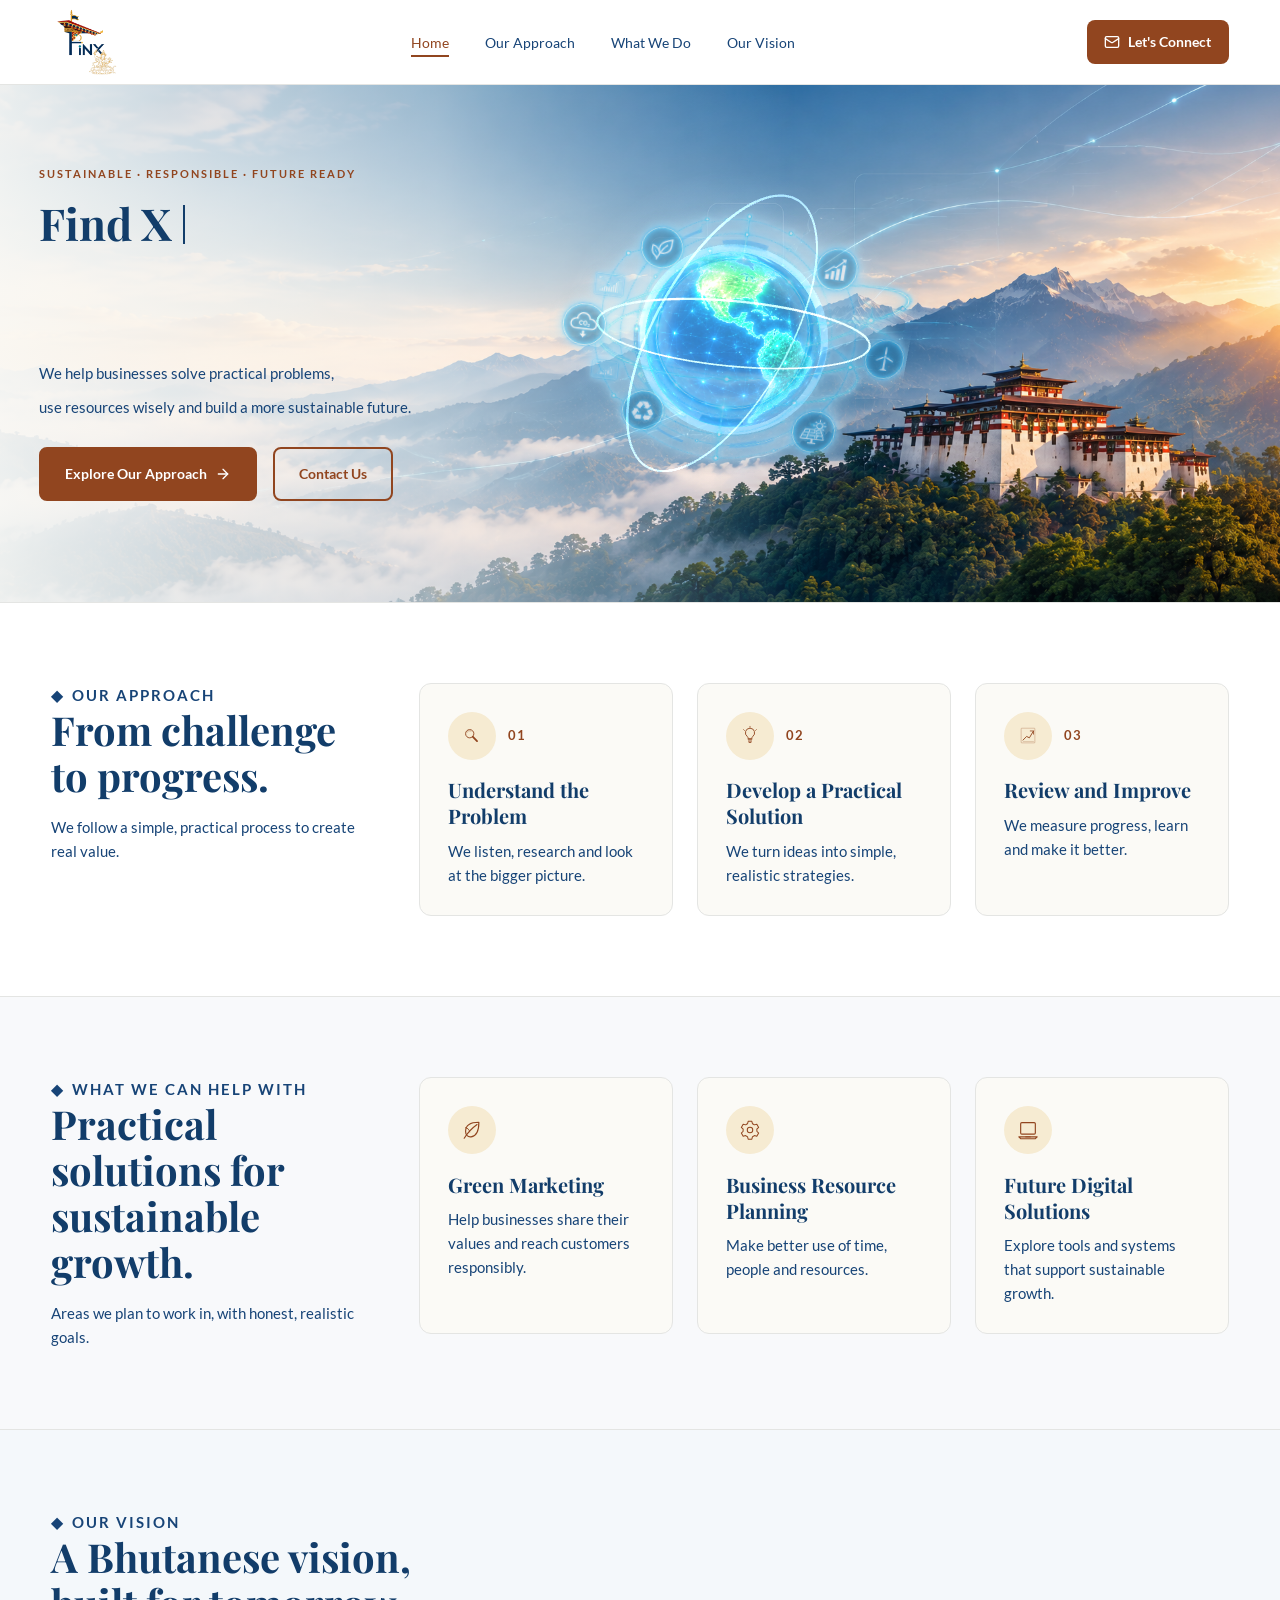
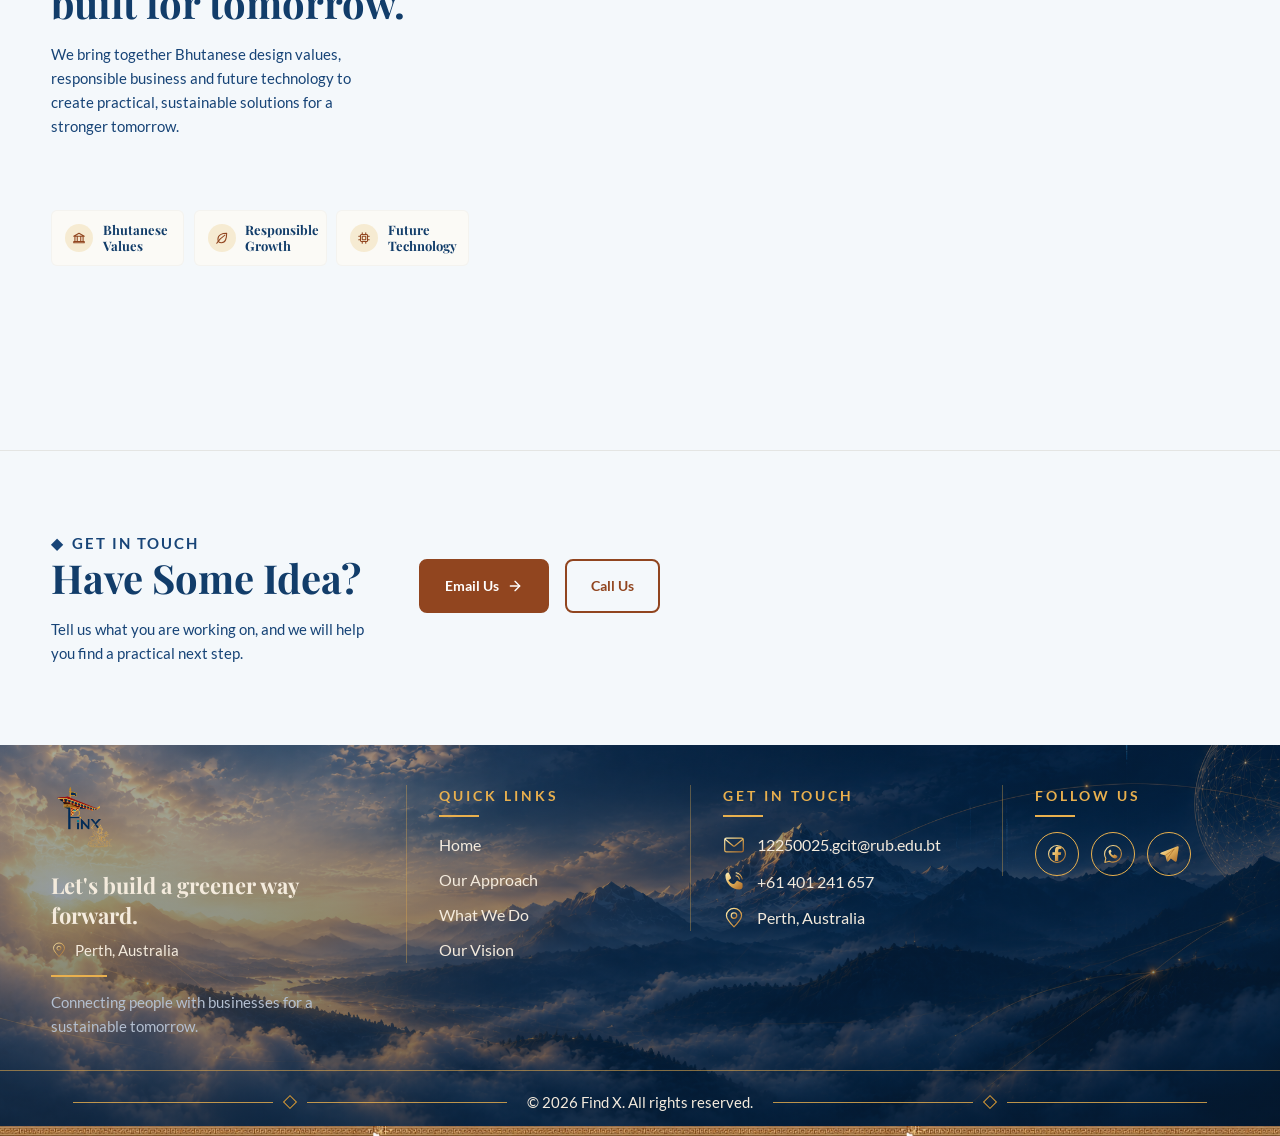
==== index.html @ eb2fa4cd "Initial website for Find X" ====
<!DOCTYPE html>
<html lang="en">
<head>
  <meta charset="UTF-8">
  <meta name="viewport" content="width=device-width, initial-scale=1.0">
  <meta http-equiv="Content-Security-Policy" content="default-src 'none'; script-src 'self'; style-src 'self'; img-src 'self'; font-src 'self'; connect-src 'self'; media-src 'none'; object-src 'none'; frame-src 'none'; worker-src 'none'; manifest-src 'none'; base-uri 'none'; form-action 'none'; frame-ancestors 'none'; upgrade-insecure-requests">
  <meta http-equiv="X-Content-Type-Options" content="nosniff">
  <meta name="referrer" content="strict-origin-when-cross-origin">
  <title>Find X | Find a greener way forward</title>
  <meta name="description" content="Find X helps businesses solve practical problems, market responsibly and make better use of their resources.">
  <link rel="stylesheet" href="css/style.css">
</head>
<body>

  <svg class="sprite" aria-hidden="true" focusable="false">
    <symbol id="i-menu" viewBox="0 0 24 24" fill="none" stroke="currentColor" stroke-width="2" stroke-linecap="round">
      <path d="M4 6h16M4 12h16M4 18h16"/>
    </symbol>
    <symbol id="i-mail" viewBox="0 0 24 24" fill="none" stroke="currentColor" stroke-width="2" stroke-linecap="round" stroke-linejoin="round">
      <rect width="20" height="16" x="2" y="4" rx="2"/><path d="m22 7-8.97 5.7a1.94 1.94 0 0 1-2.06 0L2 7"/>
    </symbol>
    <symbol id="i-arrow-right" viewBox="0 0 24 24" fill="none" stroke="currentColor" stroke-width="2" stroke-linecap="round" stroke-linejoin="round">
      <path d="M5 12h14"/><path d="m12 5 7 7-7 7"/>
    </symbol>
  </svg>

  <a class="skip-link" href="#main">Skip to content</a>

  <header class="site-header">
    <div class="container header-inner">

      <a href="#top" class="logo" aria-label="Find X home">
        <img src="assets/images/logo.png" alt="Find X" class="logo-img" width="200" height="68">
      </a>

      <nav class="site-nav" aria-label="Main navigation">
        <button class="nav-toggle" type="button" aria-expanded="false" aria-controls="nav-list">
          <svg class="icon icon-sm" aria-hidden="true" focusable="false"><use href="#i-menu"/></svg>
          Menu
        </button>
        <ul id="nav-list">
          <li><a href="#top" aria-current="true">Home</a></li>
          <li><a href="#approach">Our Approach</a></li>
          <li><a href="#services">What We Do</a></li>
          <li><a href="#vision">Our Vision</a></li>
        </ul>
      </nav>

      <a href="mailto:12250025.gcit@rub.edu.bt" class="btn-header">
        <svg class="icon icon-sm" aria-hidden="true" focusable="false"><use href="#i-mail"/></svg>
        Let's Connect
      </a>

    </div>
  </header>

  <main id="main">

    <section id="top" class="hero">
      <div class="container hero-inner">

        <div class="hero-text">
          <p class="eyebrow">SUSTAINABLE · RESPONSIBLE · FUTURE READY</p>

          <h1 class="hero-title">
            <span class="title-line-1">Find X — Find a greener</span>
            <span class="title-line-2">way forward.</span>
          </h1>

          <p class="lead">We help businesses solve practical problems, </p>
          <p class="lead">use resources wisely and build a more sustainable future.</p>

          <div class="hero-actions">
            <a href="#approach" class="btn btn-primary">
              Explore Our Approach
              <svg class="icon icon-sm" aria-hidden="true" focusable="false"><use href="#i-arrow-right"/></svg>
            </a>
            <a href="#contact" class="btn btn-outline">Contact Us</a>
          </div>
        </div>

        <div class="hero-visual">
          <div class="orbit-stage" id="orbit-stage" aria-hidden="true">
            <canvas class="orbit-canvas" id="orbit-canvas"></canvas>
            <img src="assets/images/globe.png" alt="" class="orbit-fallback" width="1336" height="1080" decoding="async" draggable="false">
          </div>
        </div>

      </div>
    </section>

    <section id="approach" class="approach">
      <div class="container approach-inner">

        <div class="approach-intro">
          <p class="eyebrow">Our Approach</p>
          <h2>From challenge to progress.</h2>
          <p>We follow a simple, practical process to create real value.</p>
        </div>

        <div class="approach-cards">

          <article class="approach-card" tabindex="0">
            <div class="card-head">
              <span class="card-icon"><img src="assets/icons/search.svg" alt="" width="22" height="22" decoding="async"></span>
              <span class="card-num">01</span>
            </div>
            <h3 class="card-title">Understand the Problem</h3>
            <p class="card-summary">We listen, research and look at the bigger picture.</p>

            <div class="card-detail">
              <p class="detail-lead"><strong>We listen, research and look at the bigger picture.</strong></p>
              <ul>
                <li>Conversations with the people affected by the problem</li>
                <li>Research into local context, data and existing solutions</li>
                <li>A clear view of the root cause, not only the symptoms</li>
              </ul>
            </div>
          </article>

          <article class="approach-card" tabindex="0">
            <div class="card-head">
              <span class="card-icon"><img src="assets/icons/lightbulb.svg" alt="" width="22" height="22" decoding="async"></span>
              <span class="card-num">02</span>
            </div>
            <h3 class="card-title">Develop a Practical Solution</h3>
            <p class="card-summary">We turn ideas into simple, realistic strategies.</p>

            <div class="card-detail">
              <p class="detail-lead"><strong>We turn ideas into simple, realistic strategies.</strong></p>
              <ul>
                <li>Options weighed against your budget and resources</li>
                <li>A practical plan with clear, achievable steps</li>
                <li>Agreed priorities before any work begins</li>
              </ul>
            </div>
          </article>

          <article class="approach-card" tabindex="0">
            <div class="card-head">
              <span class="card-icon"><img src="assets/icons/trending-up.svg" alt="" width="22" height="22" decoding="async"></span>
              <span class="card-num">03</span>
            </div>
            <h3 class="card-title">Review and Improve</h3>
            <p class="card-summary">We measure progress, learn and make it better.</p>

            <div class="card-detail">
              <p class="detail-lead"><strong>We measure progress, learn and make it better.</strong></p>
              <ul>
                <li>Simple measures tied to the goals you set</li>
                <li>Regular check-ins to review what is working</li>
                <li>Quick adjustments based on real results</li>
              </ul>
            </div>
          </article>

        </div>
      </div>
    </section>

    <section id="services" class="approach services">
      <div class="container approach-inner">

        <div class="approach-intro">
          <p class="eyebrow">What We Can Help With</p>
          <h2>Practical solutions for sustainable growth.</h2>
          <p>Areas we plan to work in, with honest, realistic goals.</p>
        </div>

        <div class="approach-cards">

          <article class="approach-card" tabindex="0">
            <div class="card-head">
              <span class="card-icon"><img src="assets/icons/leaf.svg" alt="" width="22" height="22" decoding="async"></span>
            </div>
            <h3 class="card-title">Green Marketing</h3>
            <p class="card-summary">Help businesses share their values and reach customers responsibly.</p>

            <div class="card-detail">
              <p class="detail-lead"><strong>Help businesses share their values and reach customers responsibly.</strong></p>
              <ul>
                <li>Honest messages that match what the business actually does</li>
                <li>Clear, simple materials for customers and partners</li>
                <li>Measures that show progress without overclaiming</li>
              </ul>
            </div>
          </article>

          <article class="approach-card" tabindex="0">
            <div class="card-head">
              <span class="card-icon"><img src="assets/icons/settings.svg" alt="" width="22" height="22" decoding="async"></span>
            </div>
            <h3 class="card-title">Business Resource Planning</h3>
            <p class="card-summary">Make better use of time, people and resources.</p>

            <div class="card-detail">
              <p class="detail-lead"><strong>Make better use of time, people and resources.</strong></p>
              <ul>
                <li>A review of where time and money are being spent</li>
                <li>Simple planning tools the team can keep using</li>
                <li>Less waste and clearer priorities for each season</li>
              </ul>
            </div>
          </article>

          <article class="approach-card" tabindex="0">
            <div class="card-head">
              <span class="card-icon"><img src="assets/icons/computer.svg" alt="" width="22" height="22" decoding="async"></span>
            </div>
            <h3 class="card-title">Future Digital Solutions</h3>
            <p class="card-summary">Explore tools and systems that support sustainable growth.</p>

            <div class="card-detail">
              <p class="detail-lead"><strong>Explore tools and systems that support sustainable growth.</strong></p>
              <ul>
                <li>Practical digital tools matched to your size and budget</li>
                <li>Guidance on choosing systems you can maintain</li>
                <li>Training so the team uses them with confidence</li>
              </ul>
            </div>
          </article>

        </div>
      </div>
    </section>

    <section id="vision" class="approach vision">
      <div class="container approach-inner">

        <div class="approach-intro">
          <p class="eyebrow">Our Vision</p>
          <h2>A Bhutanese vision, built for tomorrow.</h2>
          <p>We bring together Bhutanese design values, responsible business and future technology to create practical, sustainable solutions for a stronger tomorrow.</p>

          <div class="vision-cards">

            <article class="approach-card vision-mini" tabindex="0">
              <span class="mini-icon"><img src="assets/icons/heritage.svg" alt="" width="20" height="20" decoding="async"></span>
              <h3 class="card-title">Bhutanese Values</h3>

              <div class="card-detail">
                <p class="detail-lead"><strong>Rooted in Bhutanese values, built for today.</strong></p>
                <ul>
                  <li>Bhutanese design and culture guide our solutions</li>
                  <li>Practical ideas that suit local businesses</li>
                  <li>Respect for heritage alongside modern tools</li>
                </ul>
              </div>
            </article>

            <article class="approach-card vision-mini" tabindex="0">
              <span class="mini-icon"><img src="assets/icons/growth.svg" alt="" width="20" height="20" decoding="async"></span>
              <h3 class="card-title">Responsible Growth</h3>

              <div class="card-detail">
                <p class="detail-lead"><strong>Growth that protects the land and its people.</strong></p>
                <ul>
                  <li>Efficient use of energy, water and materials</li>
                  <li>Support for local suppliers and communities</li>
                  <li>Long-term value measured beyond short-term profit</li>
                </ul>
              </div>
            </article>

            <article class="approach-card vision-mini" tabindex="0">
              <span class="mini-icon"><img src="assets/icons/technology.svg" alt="" width="20" height="20" decoding="async"></span>
              <h3 class="card-title">Future Technology</h3>

              <div class="card-detail">
                <p class="detail-lead"><strong>Technology that makes business simpler and faster.</strong></p>
                <ul>
                  <li>Modern tools chosen to make daily work easier</li>
                  <li>Digital systems that save time and reduce errors</li>
                  <li>Solutions designed to grow with your business</li>
                </ul>
              </div>
            </article>

          </div>
        </div>

        <div class="vision-stage" id="vision-stage">

          <article class="vision-slide" tabindex="0">
            <div class="vision-bg">
              <img src="assets/vision/vision-1.png" alt="" width="800" height="600" decoding="async" draggable="false">
            </div>
            <div class="vision-shade" aria-hidden="true"></div>
            <div class="vision-caption">
              <p class="vision-kicker">01 · Bhutanese Values</p>
              <h3 class="vision-title">Rooted in tradition, built for what's next.</h3>
              <p class="vision-text">We bring Bhutanese design, culture and values into modern, practical solutions for businesses and communities.</p>
            </div>
            <div class="card-detail">
              <p class="detail-lead"><strong>Rooted in tradition, built for what's next.</strong></p>
              <ul>
                <li>Bhutanese design and culture guide every solution we build</li>
                <li>Practical ideas that suit businesses and communities today</li>
                <li>Respect for heritage alongside modern tools</li>
              </ul>
            </div>
          </article>

          <article class="vision-slide" tabindex="0">
            <div class="vision-bg">
              <img src="assets/vision/vision-3.png" alt="" width="800" height="600" decoding="async" draggable="false">
            </div>
            <div class="vision-shade" aria-hidden="true"></div>
            <div class="vision-caption">
              <p class="vision-kicker">02 · Responsible Growth</p>
              <h3 class="vision-title">Growth that gives back.</h3>
              <p class="vision-text">We help businesses grow in ways that respect the environment, support local communities and create long-term value.</p>
            </div>
            <div class="card-detail">
              <p class="detail-lead"><strong>Growth that gives back.</strong></p>
              <ul>
                <li>Growth plans that protect the environment and local land</li>
                <li>Support for local suppliers and community projects</li>
                <li>Long-term value measured beyond short-term profit</li>
              </ul>
            </div>
          </article>

          <article class="vision-slide" tabindex="0">
            <div class="vision-bg">
              <img src="assets/vision/vision-4.png" alt="" width="800" height="600" decoding="async" draggable="false">
            </div>
            <div class="vision-shade" aria-hidden="true"></div>
            <div class="vision-caption">
              <p class="vision-kicker">02 · Responsible Growth</p>
              <h3 class="vision-title">Smarter use. A healthier tomorrow.</h3>
              <p class="vision-text">We promote efficient resource use, cleaner practices and responsible business models for a more sustainable future.</p>
            </div>
            <div class="card-detail">
              <p class="detail-lead"><strong>Smarter use. A healthier tomorrow.</strong></p>
              <ul>
                <li>Efficient use of energy, water and materials</li>
                <li>Cleaner practices that reduce waste at the source</li>
                <li>Business models built to last for future generations</li>
              </ul>
            </div>
          </article>

          <article class="vision-slide" tabindex="0">
            <div class="vision-bg">
              <img src="assets/vision/vision-5.png" alt="" width="800" height="600" decoding="async" draggable="false">
            </div>
            <div class="vision-shade" aria-hidden="true"></div>
            <div class="vision-caption">
              <p class="vision-kicker">03 · Future Technology</p>
              <h3 class="vision-title">Technology for real solutions.</h3>
              <p class="vision-text">We use modern tools and digital systems to make business simpler, faster and more effective, today and for the future.</p>
            </div>
            <div class="card-detail">
              <p class="detail-lead"><strong>Technology for real solutions.</strong></p>
              <ul>
                <li>Modern tools chosen to make daily work simpler</li>
                <li>Digital systems that save time and reduce errors</li>
                <li>Solutions designed to grow with the business</li>
              </ul>
            </div>
          </article>

          <article class="vision-slide" tabindex="0">
            <div class="vision-bg">
              <img src="assets/vision/vision-2.png" alt="" width="800" height="600" decoding="async" draggable="false">
            </div>
            <div class="vision-shade" aria-hidden="true"></div>
            <div class="vision-caption">
              <p class="vision-kicker">01 · Bhutanese Values</p>
              <h3 class="vision-title">Supporting local, preserving heritage.</h3>
              <p class="vision-text">We value local talent, traditional craftsmanship and Bhutanese identity, helping them find new opportunities in a changing world.</p>
            </div>
            <div class="card-detail">
              <p class="detail-lead"><strong>Supporting local, preserving heritage.</strong></p>
              <ul>
                <li>Local talent and craftsmanship at the centre of our work</li>
                <li>New opportunities for artisans and small businesses</li>
                <li>Traditional identity kept alive in a changing world</li>
              </ul>
            </div>
          </article>

          <article class="vision-slide" tabindex="0">
            <div class="vision-bg">
              <img src="assets/vision/vision-4.png" alt="" width="800" height="600" decoding="async" draggable="false">
            </div>
            <div class="vision-shade" aria-hidden="true"></div>
            <div class="vision-caption">
              <p class="vision-kicker">02 · Responsible Growth</p>
              <h3 class="vision-title">Smarter use. A healthier tomorrow.</h3>
              <p class="vision-text">We promote efficient resource use, cleaner practices and responsible business models for a more sustainable future.</p>
            </div>
            <div class="card-detail">
              <p class="detail-lead"><strong>Smarter use. A healthier tomorrow.</strong></p>
              <ul>
                <li>Efficient use of energy, water and materials</li>
                <li>Cleaner practices that reduce waste at the source</li>
                <li>Business models built to last for future generations</li>
              </ul>
            </div>
          </article>

          <article class="vision-slide" tabindex="0">
            <div class="vision-bg">
              <img src="assets/vision/vision-6.png" alt="" width="800" height="600" decoding="async" draggable="false">
            </div>
            <div class="vision-shade" aria-hidden="true"></div>
            <div class="vision-caption">
              <p class="vision-kicker">03 · Future Technology</p>
              <h3 class="vision-title">Connecting people, ideas and opportunities.</h3>
              <p class="vision-text">Through innovative digital solutions, we help businesses reach further, work smarter and build a more connected future.</p>
            </div>
            <div class="card-detail">
              <p class="detail-lead"><strong>Connecting people, ideas and opportunities.</strong></p>
              <ul>
                <li>Digital tools that connect local businesses to wider markets</li>
                <li>A simple online presence for small enterprises</li>
                <li>Partnerships that open new opportunities</li>
              </ul>
            </div>
          </article>

        </div>
      </div>
    </section>

    <section id="contact" class="approach contact-section">
      <div class="container approach-inner">

        <div class="approach-intro">
          <p class="eyebrow">Get in Touch</p>
          <h2>Have Some Idea?</h2>
          <p>Tell us what you are working on, and we will help you find a practical next step.</p>
        </div>

        <div class="hero-actions">
          <a href="mailto:12250025.gcit@rub.edu.bt" class="btn btn-primary">
            Email Us
            <svg class="icon icon-sm" aria-hidden="true" focusable="false"><use href="#i-arrow-right"/></svg>
          </a>
          <a href="tel:+61401241657" class="btn btn-outline">Call Us</a>
        </div>

      </div>
    </section>

  </main>

  <footer class="site-footer">

    <div class="container footer-grid">

      <div class="footer-col footer-brand">
        <a href="#top" class="footer-logo" aria-label="Find X home">
          <span class="footer-logo-plate">
            <img src="assets/images/logo.png" alt="Find X" class="footer-logo-img" width="200" height="180" decoding="async" draggable="false">
          </span>
        </a>

        <p class="footer-tagline">Let's build a greener way forward.</p>

        <p class="footer-location">
          <img src="assets/icons/location.svg" alt="" class="footer-small-icon" width="18" height="18" decoding="async" draggable="false">
          <a href="https://www.google.com/maps/search/?api=1&amp;query=Perth+Western+Australia" target="_blank" rel="noopener noreferrer"><span>Perth, Australia</span></a>
        </p>

        <span class="footer-rule" aria-hidden="true"></span>

        <p class="footer-description">Connecting people with businesses for a sustainable tomorrow.</p>
      </div>

      <nav class="footer-col" aria-labelledby="footer-links-heading">
        <h3 class="footer-heading" id="footer-links-heading">Quick Links</h3>
        <ul class="footer-links">
          <li><a href="#top">Home</a></li>
          <li><a href="#approach">Our Approach</a></li>
          <li><a href="#services">What We Do</a></li>
          <li><a href="#vision">Our Vision</a></li>
        </ul>
      </nav>

      <div class="footer-col">
        <h3 class="footer-heading">Get in Touch</h3>
        <ul class="footer-contact">
          <li>
            <img src="assets/icons/email.svg" alt="" width="24" height="24" decoding="async" draggable="false">
            <a href="mailto:12250025.gcit@rub.edu.bt">12250025.gcit@rub.edu.bt</a>
          </li>
          <li>
            <img src="assets/icons/phone.svg" alt="" width="24" height="24" decoding="async" draggable="false">
            <a href="tel:+61401241657">+61 401 241 657</a>
          </li>
          <li>
            <img src="assets/icons/location.svg" alt="" width="24" height="24" decoding="async" draggable="false">
            <a href="https://www.google.com/maps/search/?api=1&amp;query=Perth+Western+Australia" target="_blank" rel="noopener noreferrer">Perth, Australia</a>
          </li>
        </ul>
      </div>

      <div class="footer-col">
        <h3 class="footer-heading">Follow Us</h3>
        <ul class="footer-social" aria-label="Social links">
          <li>
            <a href="https://www.facebook.com/zen.senergy/" class="footer-social-link" aria-label="Facebook" target="_blank" rel="noopener noreferrer">
              <img src="assets/icons/facebook.svg" alt="" width="22" height="22" decoding="async" draggable="false">
            </a>
          </li>
          <li>
            <a href="https://wa.me/61401241657" class="footer-social-link" aria-label="WhatsApp" target="_blank" rel="noopener noreferrer">
              <img src="assets/icons/whatsapp.svg" alt="" width="22" height="22" decoding="async" draggable="false">
            </a>
          </li>
          <li>
            <a href="https://t.me/your_username" class="footer-social-link" aria-label="Telegram" target="_blank" rel="noopener noreferrer">
              <img src="assets/icons/telegram.svg" alt="" width="22" height="22" decoding="async" draggable="false">
            </a>
          </li>
        </ul>
      </div>

    </div>

    <div class="container footer-bottom">
      <div class="footer-bottom-inner">
        <span class="footer-rule-group" aria-hidden="true">
          <span class="footer-line"></span>
          <span class="footer-ornament"></span>
          <span class="footer-line"></span>
        </span>

        <p class="footer-copyright">&copy; 2026 Find X. All rights reserved.</p>

        <span class="footer-rule-group footer-rule-group--right" aria-hidden="true">
          <span class="footer-line"></span>
          <span class="footer-ornament"></span>
          <span class="footer-line"></span>
        </span>
      </div>
    </div>

  </footer>
  <div class="footer-divider" aria-hidden="true"></div>
  <script src="js/vendor/three.min.js" integrity="sha384-CI3ELBVUz9XQO+97x6nwMDPosPR5XvsxW2ua7N1Xeygeh1IxtgqtCkGfQY9WWdHu" crossorigin="anonymous" defer></script>
  <script src="js/main.js" defer></script>
  <script src="js/globe.js" defer></script>
</body>
</html>
---- css/style.css ----
@font-face {
  font-family: "Playfair Display";
  src: url("../assets/fonts/PlayfairDisplay-Bold.woff2") format("woff2");
  font-weight: 700;
  font-style: normal;
  font-display: swap;
}

@font-face {
  font-family: "Lato";
  src: url("../assets/fonts/Lato-Regular.woff2") format("woff2");
  font-weight: 400;
  font-style: normal;
  font-display: swap;
}

@font-face {
  font-family: "Lato";
  src: url("../assets/fonts/Lato-Bold.woff2") format("woff2");
  font-weight: 700;
  font-style: normal;
  font-display: swap;
}

:root {
  --bg: #FBFAF6;
  --white: #FFFFFF;
  --navy: #123D6A;
  --blue: #174477;
  --brown: #91451F;
  --brown-dark: #74361A;
  --gold: #DDA64B;
  --card-border: #E4E5E3;
  --cream: #F6EBD2;
  --ease-out: cubic-bezier(0.22, 0.61, 0.36, 1);

  --header-h: 84px;
  --hero-ratio: calc(377 / 986);
  --hero-image: url("../assets/images/background.png");
}

html {
  scroll-behavior: smooth;
  scrollbar-width: none;
  -ms-overflow-style: none;
}

html::-webkit-scrollbar { display: none; }

html.panel-open body { overflow: hidden; }

*, *::before, *::after { box-sizing: border-box; }

body {
  margin: 0;
  font-family: "Lato", Arial, Helvetica, sans-serif;
  font-size: 15px;
  font-weight: 400;
  line-height: 1.6;
  color: var(--blue);
  background: var(--bg);
  overflow-x: hidden;
  -webkit-font-smoothing: antialiased;
}

img { max-width: 100%; height: auto; display: block; }

p { margin: 0 0 1rem; }

h1 {
  font-family: "Playfair Display", Georgia, "Times New Roman", serif;
  font-weight: 700;
  color: var(--navy);
  margin: 0;
}

.container { width: min(1200px, 92%); margin: 0 auto; }

.sprite {
  position: absolute;
  width: 0;
  height: 0;
  overflow: hidden;
}

.icon { fill: none; stroke: currentColor; flex-shrink: 0; }
.icon-sm { width: 16px; height: 16px; }

.skip-link {
  position: absolute;
  left: -999px;
  top: 0;
  background: var(--brown);
  color: var(--white);
  padding: 0.5rem 1rem;
  z-index: 100;
}

.skip-link:focus { left: 1rem; top: 1rem; }

a:focus-visible,
button:focus-visible,
.approach-card:focus-visible {
  outline: 3px solid var(--gold);
  outline-offset: 3px;
}

.site-header {
  position: sticky;
  top: 0;
  z-index: 20;
  height: var(--header-h);
  background: var(--white);
  box-shadow: 0 1px 0 var(--card-border);
}

.header-inner {
  height: 100%;
  display: flex;
  align-items: center;
  justify-content: space-between;
  gap: 1.5rem;
}

.logo {
  display: inline-flex;
  align-items: center;
  text-decoration: none;
}

.logo-img {
  height: 68px;
  width: auto;
}

.site-nav {
  flex: 1;
  display: flex;
  justify-content: center;
}

.site-nav ul {
  list-style: none;
  display: flex;
  gap: 2.25rem;
  margin: 0;
  padding: 0;
}

.site-nav a {
  color: var(--blue);
  text-decoration: none;
  font-size: 14px;
  padding-bottom: 4px;
  border-bottom: 2px solid transparent;
  transition: color 250ms var(--ease-out), border-color 250ms var(--ease-out);
}

.site-nav a:hover { color: var(--brown); }

.site-nav a[aria-current="true"] {
  color: var(--brown);
  border-bottom-color: var(--brown);
}

.nav-toggle { display: none; }

.btn-header {
  display: inline-flex;
  align-items: center;
  gap: 0.5rem;
  background: var(--brown);
  color: var(--white);
  font-size: 14px;
  font-weight: 700;
  padding: 0.7rem 1.1rem;
  border-radius: 8px;
  text-decoration: none;
  white-space: nowrap;
  transition: background-color 250ms var(--ease-out);
}

.btn-header:hover { background: var(--brown-dark); }

.btn {
  display: inline-flex;
  align-items: center;
  justify-content: center;
  gap: 0.5rem;
  padding: 0.85rem 1.5rem;
  border-radius: 8px;
  border: 2px solid var(--brown);
  font-size: 14px;
  font-weight: 700;
  text-decoration: none;
  transition: background-color 250ms var(--ease-out), color 250ms var(--ease-out), border-color 250ms var(--ease-out);
}

.btn-primary { background: var(--brown); color: var(--white); }
.btn-primary:hover { background: var(--brown-dark); border-color: var(--brown-dark); }

.btn-outline { background: transparent; color: var(--brown); }
.btn-outline:hover { background: var(--brown); color: var(--white); }

.hero {
  position: relative;
  display: flex;
  align-items: center;
  min-height: calc(100vw * var(--hero-ratio));
  background-color: var(--bg);
  background-image:
    linear-gradient(90deg,
      rgba(251, 250, 246, 0.92) 0%,
      rgba(251, 250, 246, 0.55) 34%,
      rgba(251, 250, 246, 0) 62%),
    var(--hero-image);
  background-repeat: no-repeat;
  background-size: 100% 100%, cover;
  background-position: left top, center center;
}

.hero-inner {
  display: grid;
  grid-template-columns: minmax(0, 1.1fr) minmax(0, 0.9fr);
  align-items: center;
  gap: 2rem;
  padding: 4rem 0;
}

.hero-text {
  max-width: 540px;
  position: relative;
  z-index: 2;
  transform: translate(-12px, -10px);
}

.eyebrow {
  font-size: 11px;
  font-weight: 700;
  text-transform: uppercase;
  letter-spacing: 2px;
  color: var(--brown);
  margin-bottom: 1rem;
}

.hero-title {
  font-size: 44px;
  font-weight: 700;
  line-height: 1.08;
  margin: 0 0 1.25rem;
  min-height: 3.24em;
}

.title-line-1 { display: block; color: var(--navy); }
.title-line-2 { display: block; color: var(--brown); }

.lead {
  font-size: 15px;
  color: var(--blue);
  max-width: 480px;
  margin-bottom: 0.6rem;
}

.hero-actions {
  display: flex;
  flex-wrap: wrap;
  gap: 1rem;
  margin-top: 1.75rem;
}

.hero-visual {
  display: flex;
  justify-content: flex-start;
  align-items: center;
  margin-left: -200px;
  position: relative;
  z-index: 1;
}

.orbit-stage {
  position: relative;
  width: min(100%, 440px);
  aspect-ratio: 1333 / 1181;
  cursor: grab;
  touch-action: none;
  user-select: none;
  -webkit-user-select: none;
  -webkit-tap-highlight-color: transparent;
}

.orbit-stage.is-dragging { cursor: grabbing; }

.orbit-canvas {
  position: absolute;
  inset: 0;
  width: 100%;
  height: 100%;
  display: block;
}

.orbit-fallback {
  display: none;
  width: 100%;
  height: auto;
  pointer-events: none;
  -webkit-user-drag: none;
  user-select: none;
}

.orbit-stage.no-webgl {
  aspect-ratio: auto;
  cursor: default;
}

.orbit-stage.no-webgl .orbit-canvas { display: none; }
.orbit-stage.no-webgl .orbit-fallback { display: block; }

@media (min-width: 768px) and (max-width: 1023px) {
  .hero-inner {
    gap: 1.5rem;
    padding: 3rem 0;
  }

  .hero-text {
    transform: translate(-8px, -8px);
  }

  .hero-title {
    font-size: 36px;
    min-height: 5.4em;
  }

  .hero-visual {
    margin-left: -90px;
  }

  .orbit-stage {
    width: min(100%, 360px);
  }
}

@media (max-width: 767px) {
  .hero {
    display: block;
    min-height: 0;
    background-color: var(--bg);
    background-image: var(--hero-image);
    background-size: 100% auto;
    background-position: center top;
    background-repeat: no-repeat;
    padding-top: calc(100vw * var(--hero-ratio));
  }

  .hero-inner {
    grid-template-columns: 1fr;
    padding: 2.5rem 0 3rem;
    gap: 2.5rem;
  }

  .hero-text {
    max-width: 100%;
    transform: none;
  }

  .hero-title {
    font-size: 36px;
    min-height: 5.4em;
  }

  .hero-visual {
    margin-left: 0;
    justify-content: center;
  }

  .orbit-stage {
    width: min(100%, 460px);
    margin: 0 auto;
  }
}

@media (max-width: 768px) {
  :root { --header-h: 72px; }

  .logo-img { height: 56px; }

  .btn-header { display: none; }

  .nav-toggle {
    display: inline-flex;
    align-items: center;
    gap: 0.4rem;
    background: none;
    border: 2px solid var(--brown);
    color: var(--brown);
    padding: 0.35rem 0.8rem;
    border-radius: 8px;
    font-family: inherit;
    font-size: 14px;
    font-weight: 700;
    cursor: pointer;
  }

  .site-nav { position: static; flex: none; }

  .site-nav ul {
    display: none;
    flex-direction: column;
    gap: 0.9rem;
    position: absolute;
    left: 0;
    right: 0;
    top: 100%;
    background: var(--white);
    padding: 1.1rem 6%;
    border-bottom: 1px solid var(--card-border);
    box-shadow: 0 10px 24px rgba(18, 61, 106, 0.08);
  }

  .site-nav.open ul { display: flex; }

  .site-nav a { font-size: 15px; }
}

@media (max-width: 480px) {
  .hero-title { font-size: 32px; }

  .hero-actions { flex-direction: column; }

  .hero-actions .btn { width: 100%; }
}

@media (max-width: 767px) {
  .hero-visual {
    position: absolute;
    top: 0;
    left: 0;
    right: 0;
    height: calc(100vw * var(--hero-ratio));
    margin: 0;
    justify-content: flex-start;
    z-index: 1;
  }

  .orbit-stage {
    position: absolute;
    left: 7vw;
    top: 50%;
    transform: translateY(-50%);
    width: 46vw;
    margin: 0;
  }
}

.type-cursor {
  display: inline-block;
  width: 2px;
  height: 0.9em;
  margin-left: 3px;
  vertical-align: -0.08em;
  background: currentColor;
  animation: cursor-blink 0.9s steps(1) infinite;
  transition: opacity 0.6s var(--ease-out);
}

.type-cursor.is-done {
  animation: none;
  opacity: 0;
}

@keyframes cursor-blink {
  0%, 100% { opacity: 1; }
  50%      { opacity: 0; }
}

.approach {
  scroll-margin-top: var(--header-h);
  padding: 5rem 0;
  background: var(--white);
  border-top: 1px solid var(--card-border);
}

.approach-inner {
  display: grid;
  grid-template-columns: minmax(0, 0.85fr) minmax(0, 2.15fr);
  gap: 3rem;
  align-items: start;
}

.approach-intro .eyebrow::before {
  content: "\25C6";
  margin-right: 0.4rem;
}

.approach-intro h2 {
  font-family: "Playfair Display", Georgia, "Times New Roman", serif;
  font-size: 40px;
  font-weight: 700;
  line-height: 1.15;
  color: var(--navy);
  margin: 0 0 1rem;
}

.approach-intro > p {
  font-size: 15px;
  color: var(--blue);
  max-width: 320px;
  margin: 0;
}

.approach-cards {
  display: grid;
  grid-template-columns: repeat(3, minmax(0, 1fr));
  gap: 1.5rem;
}

.approach-card {
  position: relative;
  background: var(--bg);
  border: 1px solid var(--card-border);
  border-radius: 12px;
  padding: 1.75rem;
  cursor: pointer;
  transition: box-shadow 300ms var(--ease-out);
}

.approach-card:hover {
  box-shadow: 0 10px 26px rgba(18, 61, 106, 0.08);
}

.card-head {
  display: flex;
  align-items: center;
  gap: 0.75rem;
  margin-bottom: 1.1rem;
}

.card-icon {
  width: 48px;
  height: 48px;
  border-radius: 50%;
  background: var(--cream);
  display: grid;
  place-items: center;
  flex-shrink: 0;
}

.card-icon img {
  width: 22px;
  height: 22px;
}

.card-num {
  font-size: 13px;
  font-weight: 700;
  letter-spacing: 1px;
  color: var(--brown);
}

.card-title {
  font-family: "Playfair Display", Georgia, "Times New Roman", serif;
  font-size: 20px;
  font-weight: 700;
  line-height: 1.3;
  color: var(--navy);
  margin: 0 0 0.6rem;
}

.card-summary {
  font-size: 15px;
  line-height: 1.6;
  color: var(--blue);
  margin: 0;
}

.card-detail {
  position: fixed;
  top: 0;
  left: 0;
  right: 0;
  bottom: 0;
  z-index: 9;
  background: var(--white);
  overflow-y: auto;
  overscroll-behavior: contain;
  cursor: pointer;
  padding-top: calc(var(--header-h) + clamp(2.5rem, 6vw, 4.5rem));
  padding-bottom: clamp(2.5rem, 6vw, 4.5rem);
  padding-left: max(1.5rem, calc((100vw - 1100px) / 2));
  padding-right: max(1.5rem, calc((100vw - 1100px) / 2));
  clip-path: inset(0 0 100% 0);
  visibility: hidden;
  transition:
    clip-path 650ms var(--ease-out),
    visibility 0s linear 650ms;
}

.approach-card.is-open .card-detail,
.vision-slide.is-open .card-detail {
  clip-path: inset(0 0 0 0);
  visibility: visible;
  transition:
    clip-path 650ms var(--ease-out),
    visibility 0s;
}

.panel-label {
  font-size: 12px;
  font-weight: 700;
  letter-spacing: 2px;
  text-transform: uppercase;
  color: var(--brown);
  margin: 0 0 1.25rem;
}

.detail-lead {
  font-family: "Playfair Display", Georgia, "Times New Roman", serif;
  font-size: clamp(30px, 3.6vw, 52px);
  font-weight: 700;
  line-height: 1.2;
  color: var(--navy);
  margin: 0 0 2rem;
  min-height: 2.4em;
  max-width: 900px;
}

.card-detail ul {
  margin: 0;
  padding-left: 1.3rem;
  max-width: 780px;
}

.card-detail li {
  font-size: clamp(16px, 1.4vw, 20px);
  line-height: 1.6;
  color: var(--blue);
  margin-bottom: 0.9rem;
}

.card-detail li::marker {
  color: var(--brown);
}

.panel-close {
  position: absolute;
  top: calc(var(--header-h) + 1.25rem);
  right: max(1.5rem, calc((100vw - 1100px) / 2));
  width: 44px;
  height: 44px;
  border: 0;
  border-radius: 50%;
  background: var(--cream);
  display: grid;
  place-items: center;
  cursor: pointer;
  transition: background-color 250ms var(--ease-out), transform 250ms var(--ease-out);
}

.panel-close:hover {
  background: var(--brown);
  transform: rotate(90deg);
}

.panel-close:hover img {
  filter: brightness(0) invert(1);
}

.panel-close img {
  width: 20px;
  height: 20px;
}

@media (max-width: 1023px) {
  .approach-inner {
    grid-template-columns: 1fr;
    gap: 2.5rem;
  }

  .approach-cards {
    grid-template-columns: 1fr;
  }

  .approach-intro > p { max-width: none; }
}

@media (max-width: 767px) {
  .approach { padding: 3.5rem 0; }

  .approach-intro h2 { font-size: 32px; }

  .card-detail {
    padding-left: 1.25rem;
    padding-right: 1.25rem;
  }

  .panel-close {
    right: 1.25rem;
    top: calc(var(--header-h) + 0.75rem);
  }

  .detail-lead { font-size: 26px; min-height: 0; }

  .card-detail li { font-size: 16px; }
}

.services { background: #F8F9FB; }

.vision { background: #F4F8FB; }

.contact-section { background: #F4F8FB; }

@media (min-width: 1024px) {
  .vision .approach-inner {
    grid-template-columns: minmax(0, 37fr) minmax(0, 63fr);
  }
}

.vision-stage {
  position: relative;
  width: calc(100% + (100vw - min(1200px, 92vw)) / 2);
  aspect-ratio: 16 / 9.65;
  overflow: hidden;
  background: #F4F8FB;
}

.vision-stage::after {
  content: "";
  position: absolute;
  top: 0;
  bottom: 0;
  left: 0;
  width: 3%;
  background: linear-gradient(90deg, #F4F8FB 0%, rgba(244, 248, 251, 0) 100%);
  pointer-events: none;
  z-index: 3;
}

.vision-slide {
  position: absolute;
  inset: 0;
  visibility: hidden;
  pointer-events: none;
  cursor: pointer;
  transition: visibility 0s linear 900ms;
}

.vision-slide.is-active {
  visibility: visible;
  pointer-events: auto;
  transition: visibility 0s;
}

.vision-slide.is-leaving {
  visibility: visible;
  pointer-events: none;
  transition: visibility 0s linear 900ms;
}

.vision-slide:focus-visible {
  outline: 3px solid var(--gold);
  outline-offset: 3px;
}

.vision-bg {
  position: absolute;
  inset: 0;
  opacity: 0;
  transform: translateX(6%) scale(1.03);
  transition: transform 900ms var(--ease-out), opacity 900ms var(--ease-out);
}

.vision-bg img {
  width: 100%;
  height: 100%;
  max-width: none;
  object-fit: cover;
  display: block;
  filter: brightness(1.06) saturate(1.08);
}

.vision-slide.is-active .vision-bg {
  opacity: 1;
  transform: none;
}

.vision-slide.is-leaving .vision-bg {
  opacity: 0;
  transform: translateX(-6%) scale(1.02);
}

.vision-shade {
  position: absolute;
  inset: 0;
  background: linear-gradient(0deg, rgba(10, 30, 60, 0.45) 0%, rgba(10, 30, 60, 0) 38%);
}

.vision-caption {
  position: absolute;
  left: 8%;
  bottom: 0;
  max-width: 70%;
  padding: clamp(1.25rem, 3vw, 2.25rem);
  color: #FFFFFF;
  opacity: 0;
  transform: translateY(18px);
  transition: opacity 700ms var(--ease-out), transform 700ms var(--ease-out);
}

.vision-slide.is-live .vision-caption {
  opacity: 1;
  transform: none;
  transition-delay: 350ms;
}

.vision-kicker {
  font-size: 11px;
  font-weight: 700;
  letter-spacing: 2px;
  text-transform: uppercase;
  color: #FFFFFF;
  margin: 0 0 0.6rem;
  text-shadow: 0 1px 4px rgba(0, 0, 0, 0.55), 0 0 12px rgba(0, 0, 0, 0.35);
}

.vision-title {
  font-family: "Playfair Display", Georgia, "Times New Roman", serif;
  font-size: clamp(22px, 2.6vw, 34px);
  font-weight: 700;
  line-height: 1.2;
  color: #FFFFFF;
  margin: 0 0 0.7rem;
  min-height: 2.4em;
  text-shadow: 0 2px 6px rgba(0, 0, 0, 0.55), 0 0 18px rgba(0, 0, 0, 0.35);
}

.vision-text {
  font-size: clamp(14px, 1.1vw, 16px);
  line-height: 1.6;
  color: #FFFFFF;
  margin: 0;
  max-width: 46ch;
  text-shadow: 0 1px 5px rgba(0, 0, 0, 0.6), 0 0 14px rgba(0, 0, 0, 0.35);
}

@media (max-width: 1023px) {
  .vision .container {
    width: 100%;
    max-width: none;
    padding: 0;
  }

  .vision .approach-inner {
    gap: 2rem;
  }

  .vision .approach-intro {
    padding: 0 1.25rem;
  }

  .vision-stage {
    width: 100%;
    aspect-ratio: 16 / 11;
    border-radius: 0;
  }

  .vision-stage::after {
    display: none;
  }

  .vision-caption {
    left: 0;
    max-width: 85%;
    padding: 1.5rem 1.25rem;
  }

  .vision-cards {
    padding: 0 1.25rem;
    max-width: none;
  }
}

@media (max-width: 639px) {
  .vision-stage { aspect-ratio: 4 / 5; }

  .vision-caption {
    max-width: 100%;
    padding: 1.25rem 1rem;
  }

  .vision-kicker {
    font-size: 10px;
    letter-spacing: 1.5px;
    margin-bottom: 0.4rem;
  }

  .vision-title {
    font-size: 20px;
    min-height: 2.5em;
    margin-bottom: 0.5rem;
  }

  .vision-text {
    font-size: 13px;
    line-height: 1.5;
  }

  .vision .approach-intro h2 { font-size: 28px; }

  .vision .approach-intro > p { font-size: 14px; }
}

.vision-cards {
  display: grid;
  grid-template-columns: repeat(3, minmax(0, 1fr));
  gap: 0.6rem;
  margin-top: 4.5rem;
  max-width: 460px;
}

.vision-mini {
  display: flex;
  flex-direction: row;
  align-items: center;
  gap: 0.6rem;
  min-height: 56px;
  padding: 0.6rem 0.8rem;
  background: var(--bg);
  border: 1px solid rgba(228, 229, 227, 0.35);
  border-radius: 6px;
  box-shadow: none;
  cursor: pointer;
  transition: box-shadow 300ms var(--ease-out), border-color 300ms var(--ease-out);
  min-width: 0;
}

.vision-mini:hover {
  border-color: rgba(228, 229, 227, 0.7);
  box-shadow: 0 6px 16px rgba(18, 61, 106, 0.07);
}

.vision-mini .mini-icon {
  width: 28px;
  height: 28px;
  border-radius: 50%;
  background: var(--cream);
  display: grid;
  place-items: center;
  flex-shrink: 0;
  margin: 0;
}

.vision-mini .mini-icon img {
  width: 14px;
  height: 14px;
}

.vision-mini .card-title {
  font-size: 13px;
  line-height: 1.25;
  margin: 0;
}

.vision-mini .card-detail {
  text-align: left;
}

@media (max-width: 639px) {
  .vision-cards {
    gap: 0.5rem;
    margin-top: 2.5rem;
  }

  .vision-mini {
    flex-direction: column;
    align-items: center;
    text-align: center;
    gap: 0.4rem;
    min-height: 0;
    padding: 0.7rem 0.4rem;
  }

  .vision-mini .mini-icon {
    width: 24px;
    height: 24px;
  }

  .vision-mini .mini-icon img {
    width: 12px;
    height: 12px;
  }

  .vision-mini .card-title {
    font-size: 11px;
    line-height: 1.25;
    text-align: center;
  }
}

@media (prefers-reduced-motion: reduce) {
  *, *::before, *::after {
    animation: none !important;
    transition: none !important;
    scroll-behavior: auto !important;
  }
}

:root {
  --footer-bg: #071A2E;
  --footer-gold: #E9B04E;
  --footer-icon-gold: #E9B04E;
  --footer-ornament: #D99A35;
  --footer-text: #F4EBDD;
  --footer-muted: #B3BFD0;
  --footer-divider: rgba(233, 176, 78, 0.35);
}

.site-footer {
  position: relative;
  overflow: hidden;
  isolation: isolate;
  color: var(--footer-text);
  font-family: "Lato", Arial, Helvetica, sans-serif;
  background-color: var(--footer-bg);
  background-image:
    linear-gradient(180deg, rgba(7, 26, 46, 0.35) 0%, rgba(7, 26, 46, 0.55) 100%),
    url("../assets/images/footer-bg.png");
  background-size: cover;
  background-position: center bottom;
  background-repeat: no-repeat;
  padding: 2.5rem 0 0.75rem;
}

.footer-grid,
.footer-bottom {
  position: relative;
  z-index: 1;
}

.footer-grid {
  display: grid;
  grid-template-columns: 1.25fr 1fr 1.1fr 0.8fr;
  align-items: start;
}

.footer-col {
  padding: 0 2rem;
}

.footer-col:first-child {
  padding-left: 0;
}

.footer-col + .footer-col {
  border-left: 1px solid var(--footer-divider);
}

.footer-logo {
  display: inline-block;
  text-decoration: none;
}

.footer-logo-plate {
  display: inline-block;
}

.footer-logo-img {
  display: block;
  height: 64px;
  width: auto;
}

.footer-logo:focus-visible {
  outline: 3px solid var(--footer-gold);
  outline-offset: 4px;
  border-radius: 4px;
}

.footer-tagline {
  font-family: "Playfair Display", Georgia, "Times New Roman", serif;
  font-size: 22px;
  font-weight: 700;
  line-height: 1.35;
  color: var(--footer-text);
  margin: 1rem 0 0.5rem;
}

.footer-location {
  display: flex;
  align-items: center;
  gap: 0.5rem;
  font-size: 15px;
  color: var(--footer-text);
  margin: 0;
}

.footer-small-icon {
  width: 16px;
  height: 16px;
  flex-shrink: 0;
}

.footer-location a {
  color: inherit;
  text-decoration: none;
  transition: color 250ms ease;
}

.footer-location a:hover {
  color: var(--footer-gold);
}

.footer-location a:focus-visible {
  outline: 3px solid var(--footer-gold);
  outline-offset: 3px;
  border-radius: 2px;
}

.footer-rule {
  display: block;
  width: 56px;
  height: 2px;
  background: var(--footer-gold);
  margin: 0.8rem 0;
}

.footer-description {
  font-size: 15px;
  line-height: 1.6;
  color: var(--footer-muted);
  margin: 0;
  max-width: 320px;
}

.footer-heading {
  font-family: "Lato", Arial, Helvetica, sans-serif;
  font-size: 14px;
  font-weight: 700;
  letter-spacing: 3px;
  text-transform: uppercase;
  color: var(--footer-gold);
  margin: 0 0 0.9rem;
}

.footer-heading::after {
  content: "";
  display: block;
  width: 40px;
  height: 2px;
  background: var(--footer-gold);
  margin-top: 0.5rem;
}

.footer-links {
  list-style: none;
  margin: 0;
  padding: 0;
  display: grid;
  gap: 0.6rem;
}

.footer-links a {
  font-size: 16px;
  color: var(--footer-text);
  text-decoration: none;
  transition: color 250ms ease;
}

.footer-links a:hover {
  color: var(--footer-gold);
}

.footer-contact {
  list-style: none;
  margin: 0;
  padding: 0;
  display: grid;
  gap: 0.7rem;
}

.footer-contact li {
  display: flex;
  align-items: center;
  gap: 0.75rem;
  font-size: 16px;
  color: var(--footer-text);
}

.footer-contact img {
  width: 22px;
  height: 22px;
  flex-shrink: 0;
}

.footer-contact a {
  color: var(--footer-text);
  text-decoration: none;
  transition: color 250ms ease;
}

.footer-contact a:hover {
  color: var(--footer-gold);
}

.footer-social {
  list-style: none;
  margin: 0;
  padding: 0;
  display: flex;
  align-items: center;
  gap: 12px;
}

.footer-social-link {
  display: grid;
  place-items: center;
  width: 44px;
  height: 44px;
  border-radius: 50%;
  border: 1px solid var(--footer-icon-gold);
  transition: background-color 250ms ease, border-color 250ms ease;
}

.footer-social-link img {
  width: 20px;
  height: 20px;
}

.footer-social-link:hover {
  background: rgba(233, 176, 78, 0.12);
  border-color: var(--footer-gold);
}

.footer-social-link:focus-visible,
.footer-links a:focus-visible,
.footer-contact a:focus-visible {
  outline: 3px solid var(--footer-gold);
  outline-offset: 3px;
  border-radius: 2px;
}

.footer-bottom {
  position: relative;
  margin-top: 2rem;
  padding-top: 1.25rem;
}

.footer-bottom::before {
  content: "";
  position: absolute;
  top: 0;
  left: 50%;
  width: 100vw;
  height: 1px;
  transform: translateX(-50%);
  background: var(--footer-gold);
  opacity: 0.55;
}

.footer-bottom-inner {
  display: grid;
  grid-template-columns: 1fr auto 1fr;
  align-items: center;
  gap: 1.25rem;
}

.footer-rule-group {
  display: flex;
  align-items: center;
  gap: 12px;
}

.footer-rule-group:not(.footer-rule-group--right) {
  justify-content: flex-end;
}

.footer-rule-group--right {
  justify-content: flex-start;
}

.footer-line {
  flex: 1 1 auto;
  max-width: 200px;
  height: 1px;
  background: var(--footer-gold);
  opacity: 0.8;
}

.footer-ornament {
  width: 10px;
  height: 10px;
  border: 1.5px solid var(--footer-ornament);
  transform: rotate(45deg);
  flex-shrink: 0;
}

.footer-copyright {
  font-size: 15px;
  color: var(--footer-text);
  text-align: center;
  margin: 0;
  white-space: nowrap;
}

.footer-divider {
  height: 10px;
  background-color: var(--footer-bg);
  background-image: url("../assets/images/footer-divider.jpeg");
  background-repeat: repeat-x;
  background-position: center;
  background-size: auto 100%;
}

@media (max-width: 1023px) {
  .footer-grid {
    grid-template-columns: 1fr 1fr 1fr;
    row-gap: 1.75rem;
  }

  .footer-brand {
    grid-column: 1 / -1;
  }

  .footer-col {
    padding: 0 1.25rem;
  }

  .footer-col:nth-child(2) {
    padding-left: 0;
    border-left: none;
  }

  .footer-bottom-inner {
    grid-template-columns: 1fr;
    justify-items: center;
  }

  .footer-rule-group {
    display: none;
  }

  .footer-copyright {
    white-space: normal;
  }
}

@media (max-width: 639px) {
  .site-footer {
    padding: 2rem 0 0.5rem;
    background-position: 60% bottom;
  }

  .footer-grid {
    grid-template-columns: 1fr;
    row-gap: 1.75rem;
    justify-items: center;
    text-align: center;
  }

  .footer-col,
  .footer-col:first-child,
  .footer-col + .footer-col,
  .footer-col:nth-child(n) {
    border-left: none;
    padding: 0;
  }

  .footer-brand {
    grid-column: auto;
    align-items: center;
  }

  .footer-rule {
    margin: 0.8rem auto;
  }

  .footer-description {
    margin: 0 auto;
  }

  .footer-location {
    justify-content: center;
  }

  .footer-logo-img {
    height: 52px;
  }

  .footer-tagline {
    font-size: 20px;
  }

  .footer-heading::after {
    margin: 0.5rem auto 0;
  }

  .footer-links {
    justify-items: center;
  }

  .footer-contact li {
    justify-content: center;
  }

  .footer-social {
    justify-content: center;
  }

  .footer-bottom {
    margin-top: 1.5rem;
  }

  .footer-copyright {
    font-size: 14px;
  }

  .footer-divider {
    height: 8px;
  }
}
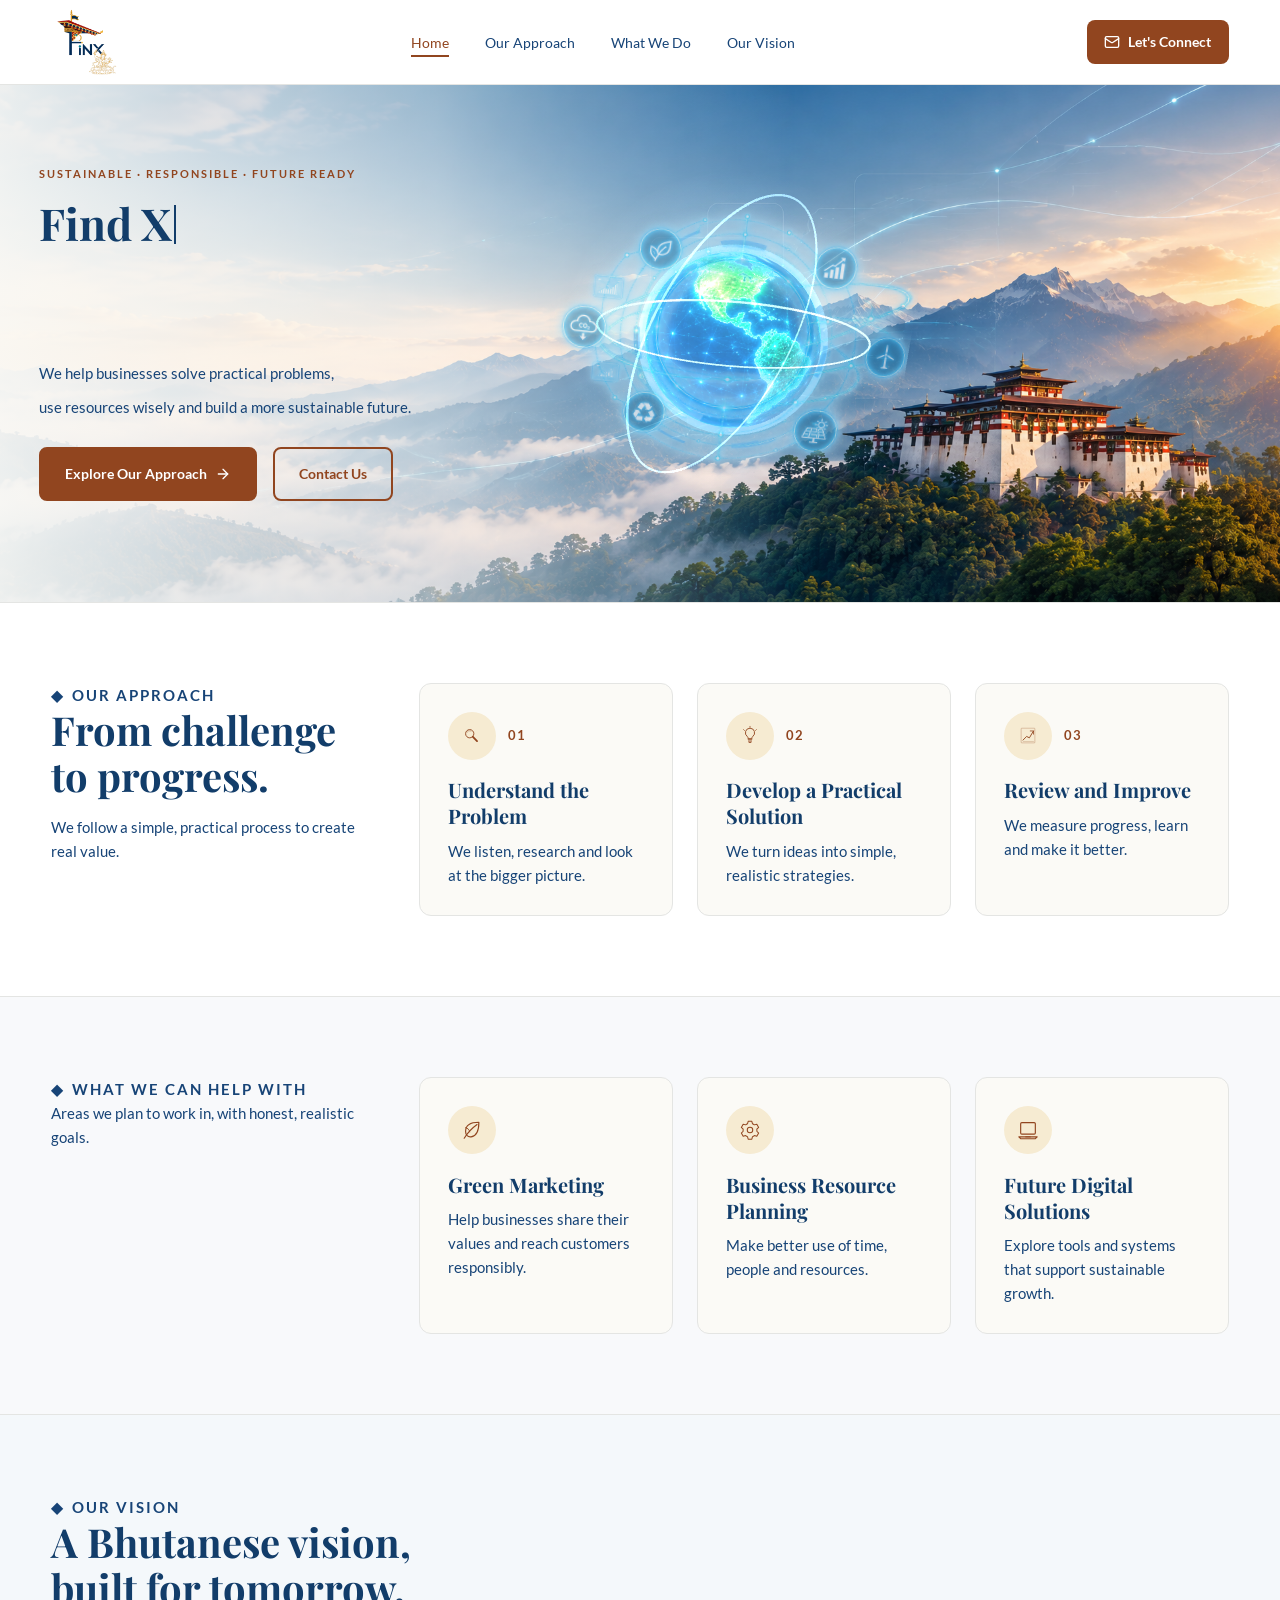
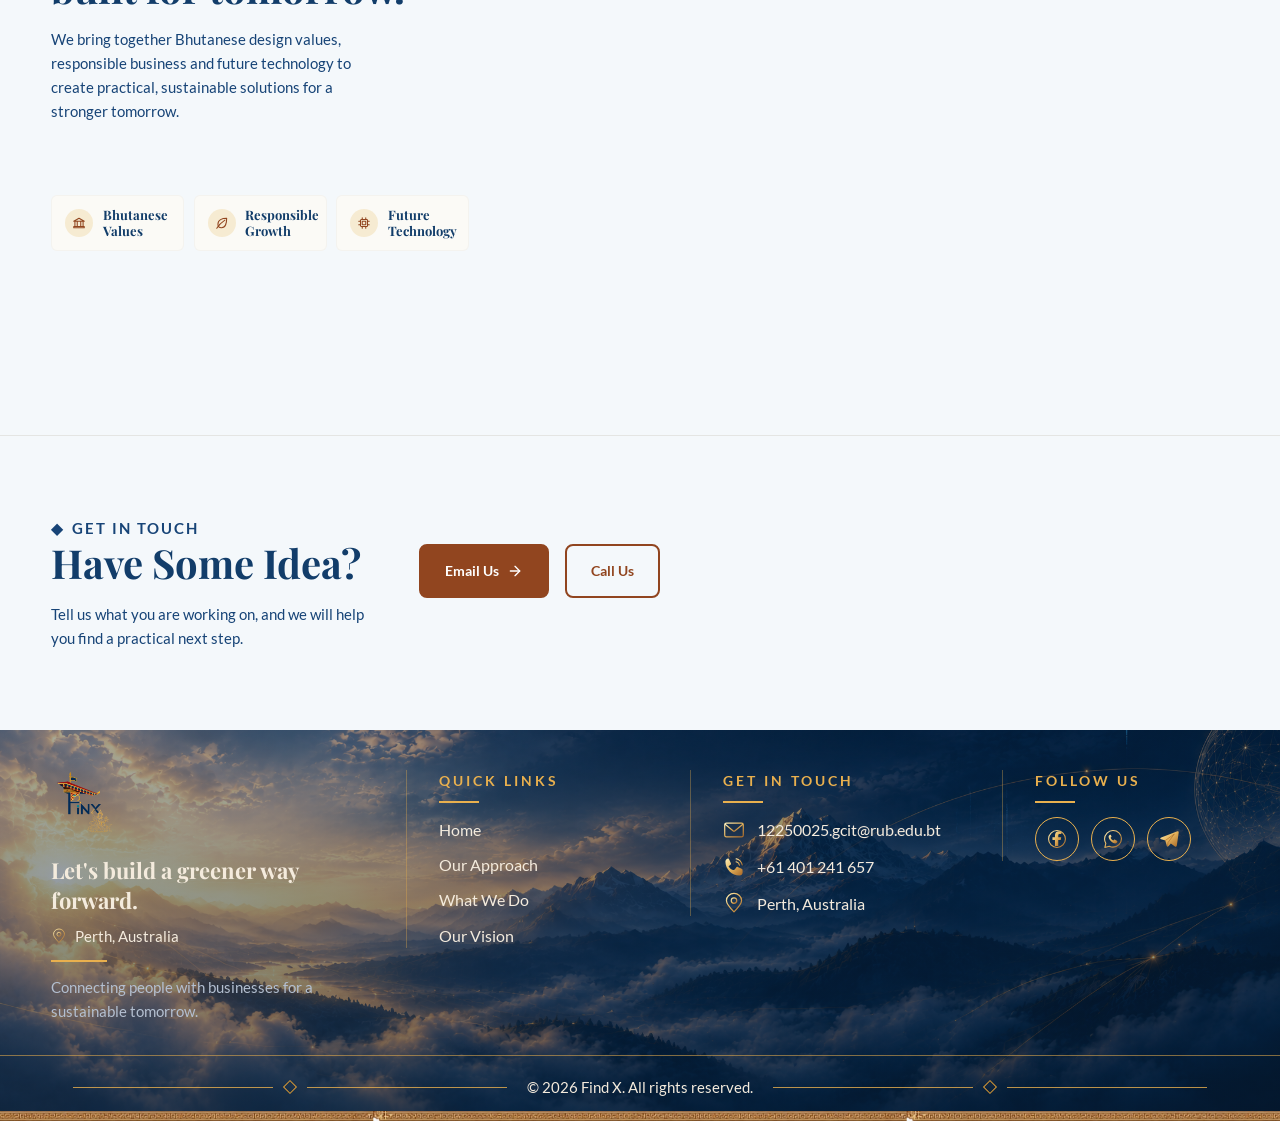
==== commit 19e95e61: "Add phone tab bar navigation and responsive tweaks - Replace the phone hamburger menu with a bottom " ====
--- a/index.html
+++ b/index.html
@@ -1,548 +1,568 @@
-<!DOCTYPE html>
-<html lang="en">
-<head>
-  <meta charset="UTF-8">
-  <meta name="viewport" content="width=device-width, initial-scale=1.0">
-  <meta http-equiv="Content-Security-Policy" content="default-src 'none'; script-src 'self'; style-src 'self'; img-src 'self'; font-src 'self'; connect-src 'self'; media-src 'none'; object-src 'none'; frame-src 'none'; worker-src 'none'; manifest-src 'none'; base-uri 'none'; form-action 'none'; frame-ancestors 'none'; upgrade-insecure-requests">
-  <meta http-equiv="X-Content-Type-Options" content="nosniff">
-  <meta name="referrer" content="strict-origin-when-cross-origin">
-  <title>Find X | Find a greener way forward</title>
-  <meta name="description" content="Find X helps businesses solve practical problems, market responsibly and make better use of their resources.">
-  <link rel="stylesheet" href="css/style.css">
-</head>
-<body>
-
-  <svg class="sprite" aria-hidden="true" focusable="false">
-    <symbol id="i-menu" viewBox="0 0 24 24" fill="none" stroke="currentColor" stroke-width="2" stroke-linecap="round">
-      <path d="M4 6h16M4 12h16M4 18h16"/>
-    </symbol>
-    <symbol id="i-mail" viewBox="0 0 24 24" fill="none" stroke="currentColor" stroke-width="2" stroke-linecap="round" stroke-linejoin="round">
-      <rect width="20" height="16" x="2" y="4" rx="2"/><path d="m22 7-8.97 5.7a1.94 1.94 0 0 1-2.06 0L2 7"/>
-    </symbol>
-    <symbol id="i-arrow-right" viewBox="0 0 24 24" fill="none" stroke="currentColor" stroke-width="2" stroke-linecap="round" stroke-linejoin="round">
-      <path d="M5 12h14"/><path d="m12 5 7 7-7 7"/>
-    </symbol>
-  </svg>
-
-  <a class="skip-link" href="#main">Skip to content</a>
-
-  <header class="site-header">
-    <div class="container header-inner">
-
-      <a href="#top" class="logo" aria-label="Find X home">
-        <img src="assets/images/logo.png" alt="Find X" class="logo-img" width="200" height="68">
-      </a>
-
-      <nav class="site-nav" aria-label="Main navigation">
-        <button class="nav-toggle" type="button" aria-expanded="false" aria-controls="nav-list">
-          <svg class="icon icon-sm" aria-hidden="true" focusable="false"><use href="#i-menu"/></svg>
-          Menu
-        </button>
-        <ul id="nav-list">
-          <li><a href="#top" aria-current="true">Home</a></li>
-          <li><a href="#approach">Our Approach</a></li>
-          <li><a href="#services">What We Do</a></li>
-          <li><a href="#vision">Our Vision</a></li>
-        </ul>
-      </nav>
-
-      <a href="mailto:12250025.gcit@rub.edu.bt" class="btn-header">
-        <svg class="icon icon-sm" aria-hidden="true" focusable="false"><use href="#i-mail"/></svg>
-        Let's Connect
-      </a>
-
-    </div>
-  </header>
-
-  <main id="main">
-
-    <section id="top" class="hero">
-      <div class="container hero-inner">
-
-        <div class="hero-text">
-          <p class="eyebrow">SUSTAINABLE · RESPONSIBLE · FUTURE READY</p>
-
-          <h1 class="hero-title">
-            <span class="title-line-1">Find X — Find a greener</span>
-            <span class="title-line-2">way forward.</span>
-          </h1>
-
-          <p class="lead">We help businesses solve practical problems, </p>
-          <p class="lead">use resources wisely and build a more sustainable future.</p>
-
-          <div class="hero-actions">
-            <a href="#approach" class="btn btn-primary">
-              Explore Our Approach
-              <svg class="icon icon-sm" aria-hidden="true" focusable="false"><use href="#i-arrow-right"/></svg>
-            </a>
-            <a href="#contact" class="btn btn-outline">Contact Us</a>
-          </div>
-        </div>
-
-        <div class="hero-visual">
-          <div class="orbit-stage" id="orbit-stage" aria-hidden="true">
-            <canvas class="orbit-canvas" id="orbit-canvas"></canvas>
-            <img src="assets/images/globe.png" alt="" class="orbit-fallback" width="1336" height="1080" decoding="async" draggable="false">
-          </div>
-        </div>
-
-      </div>
-    </section>
-
-    <section id="approach" class="approach">
-      <div class="container approach-inner">
-
-        <div class="approach-intro">
-          <p class="eyebrow">Our Approach</p>
-          <h2>From challenge to progress.</h2>
-          <p>We follow a simple, practical process to create real value.</p>
-        </div>
-
-        <div class="approach-cards">
-
-          <article class="approach-card" tabindex="0">
-            <div class="card-head">
-              <span class="card-icon"><img src="assets/icons/search.svg" alt="" width="22" height="22" decoding="async"></span>
-              <span class="card-num">01</span>
-            </div>
-            <h3 class="card-title">Understand the Problem</h3>
-            <p class="card-summary">We listen, research and look at the bigger picture.</p>
-
-            <div class="card-detail">
-              <p class="detail-lead"><strong>We listen, research and look at the bigger picture.</strong></p>
-              <ul>
-                <li>Conversations with the people affected by the problem</li>
-                <li>Research into local context, data and existing solutions</li>
-                <li>A clear view of the root cause, not only the symptoms</li>
-              </ul>
-            </div>
-          </article>
-
-          <article class="approach-card" tabindex="0">
-            <div class="card-head">
-              <span class="card-icon"><img src="assets/icons/lightbulb.svg" alt="" width="22" height="22" decoding="async"></span>
-              <span class="card-num">02</span>
-            </div>
-            <h3 class="card-title">Develop a Practical Solution</h3>
-            <p class="card-summary">We turn ideas into simple, realistic strategies.</p>
-
-            <div class="card-detail">
-              <p class="detail-lead"><strong>We turn ideas into simple, realistic strategies.</strong></p>
-              <ul>
-                <li>Options weighed against your budget and resources</li>
-                <li>A practical plan with clear, achievable steps</li>
-                <li>Agreed priorities before any work begins</li>
-              </ul>
-            </div>
-          </article>
-
-          <article class="approach-card" tabindex="0">
-            <div class="card-head">
-              <span class="card-icon"><img src="assets/icons/trending-up.svg" alt="" width="22" height="22" decoding="async"></span>
-              <span class="card-num">03</span>
-            </div>
-            <h3 class="card-title">Review and Improve</h3>
-            <p class="card-summary">We measure progress, learn and make it better.</p>
-
-            <div class="card-detail">
-              <p class="detail-lead"><strong>We measure progress, learn and make it better.</strong></p>
-              <ul>
-                <li>Simple measures tied to the goals you set</li>
-                <li>Regular check-ins to review what is working</li>
-                <li>Quick adjustments based on real results</li>
-              </ul>
-            </div>
-          </article>
-
-        </div>
-      </div>
-    </section>
-
-    <section id="services" class="approach services">
-      <div class="container approach-inner">
-
-        <div class="approach-intro">
-          <p class="eyebrow">What We Can Help With</p>
-          <h2>Practical solutions for sustainable growth.</h2>
-          <p>Areas we plan to work in, with honest, realistic goals.</p>
-        </div>
-
-        <div class="approach-cards">
-
-          <article class="approach-card" tabindex="0">
-            <div class="card-head">
-              <span class="card-icon"><img src="assets/icons/leaf.svg" alt="" width="22" height="22" decoding="async"></span>
-            </div>
-            <h3 class="card-title">Green Marketing</h3>
-            <p class="card-summary">Help businesses share their values and reach customers responsibly.</p>
-
-            <div class="card-detail">
-              <p class="detail-lead"><strong>Help businesses share their values and reach customers responsibly.</strong></p>
-              <ul>
-                <li>Honest messages that match what the business actually does</li>
-                <li>Clear, simple materials for customers and partners</li>
-                <li>Measures that show progress without overclaiming</li>
-              </ul>
-            </div>
-          </article>
-
-          <article class="approach-card" tabindex="0">
-            <div class="card-head">
-              <span class="card-icon"><img src="assets/icons/settings.svg" alt="" width="22" height="22" decoding="async"></span>
-            </div>
-            <h3 class="card-title">Business Resource Planning</h3>
-            <p class="card-summary">Make better use of time, people and resources.</p>
-
-            <div class="card-detail">
-              <p class="detail-lead"><strong>Make better use of time, people and resources.</strong></p>
-              <ul>
-                <li>A review of where time and money are being spent</li>
-                <li>Simple planning tools the team can keep using</li>
-                <li>Less waste and clearer priorities for each season</li>
-              </ul>
-            </div>
-          </article>
-
-          <article class="approach-card" tabindex="0">
-            <div class="card-head">
-              <span class="card-icon"><img src="assets/icons/computer.svg" alt="" width="22" height="22" decoding="async"></span>
-            </div>
-            <h3 class="card-title">Future Digital Solutions</h3>
-            <p class="card-summary">Explore tools and systems that support sustainable growth.</p>
-
-            <div class="card-detail">
-              <p class="detail-lead"><strong>Explore tools and systems that support sustainable growth.</strong></p>
-              <ul>
-                <li>Practical digital tools matched to your size and budget</li>
-                <li>Guidance on choosing systems you can maintain</li>
-                <li>Training so the team uses them with confidence</li>
-              </ul>
-            </div>
-          </article>
-
-        </div>
-      </div>
-    </section>
-
-    <section id="vision" class="approach vision">
-      <div class="container approach-inner">
-
-        <div class="approach-intro">
-          <p class="eyebrow">Our Vision</p>
-          <h2>A Bhutanese vision, built for tomorrow.</h2>
-          <p>We bring together Bhutanese design values, responsible business and future technology to create practical, sustainable solutions for a stronger tomorrow.</p>
-
-          <div class="vision-cards">
-
-            <article class="approach-card vision-mini" tabindex="0">
-              <span class="mini-icon"><img src="assets/icons/heritage.svg" alt="" width="20" height="20" decoding="async"></span>
-              <h3 class="card-title">Bhutanese Values</h3>
-
-              <div class="card-detail">
-                <p class="detail-lead"><strong>Rooted in Bhutanese values, built for today.</strong></p>
-                <ul>
-                  <li>Bhutanese design and culture guide our solutions</li>
-                  <li>Practical ideas that suit local businesses</li>
-                  <li>Respect for heritage alongside modern tools</li>
-                </ul>
-              </div>
-            </article>
-
-            <article class="approach-card vision-mini" tabindex="0">
-              <span class="mini-icon"><img src="assets/icons/growth.svg" alt="" width="20" height="20" decoding="async"></span>
-              <h3 class="card-title">Responsible Growth</h3>
-
-              <div class="card-detail">
-                <p class="detail-lead"><strong>Growth that protects the land and its people.</strong></p>
-                <ul>
-                  <li>Efficient use of energy, water and materials</li>
-                  <li>Support for local suppliers and communities</li>
-                  <li>Long-term value measured beyond short-term profit</li>
-                </ul>
-              </div>
-            </article>
-
-            <article class="approach-card vision-mini" tabindex="0">
-              <span class="mini-icon"><img src="assets/icons/technology.svg" alt="" width="20" height="20" decoding="async"></span>
-              <h3 class="card-title">Future Technology</h3>
-
-              <div class="card-detail">
-                <p class="detail-lead"><strong>Technology that makes business simpler and faster.</strong></p>
-                <ul>
-                  <li>Modern tools chosen to make daily work easier</li>
-                  <li>Digital systems that save time and reduce errors</li>
-                  <li>Solutions designed to grow with your business</li>
-                </ul>
-              </div>
-            </article>
-
-          </div>
-        </div>
-
-        <div class="vision-stage" id="vision-stage">
-
-          <article class="vision-slide" tabindex="0">
-            <div class="vision-bg">
-              <img src="assets/vision/vision-1.png" alt="" width="800" height="600" decoding="async" draggable="false">
-            </div>
-            <div class="vision-shade" aria-hidden="true"></div>
-            <div class="vision-caption">
-              <p class="vision-kicker">01 · Bhutanese Values</p>
-              <h3 class="vision-title">Rooted in tradition, built for what's next.</h3>
-              <p class="vision-text">We bring Bhutanese design, culture and values into modern, practical solutions for businesses and communities.</p>
-            </div>
-            <div class="card-detail">
-              <p class="detail-lead"><strong>Rooted in tradition, built for what's next.</strong></p>
-              <ul>
-                <li>Bhutanese design and culture guide every solution we build</li>
-                <li>Practical ideas that suit businesses and communities today</li>
-                <li>Respect for heritage alongside modern tools</li>
-              </ul>
-            </div>
-          </article>
-
-          <article class="vision-slide" tabindex="0">
-            <div class="vision-bg">
-              <img src="assets/vision/vision-3.png" alt="" width="800" height="600" decoding="async" draggable="false">
-            </div>
-            <div class="vision-shade" aria-hidden="true"></div>
-            <div class="vision-caption">
-              <p class="vision-kicker">02 · Responsible Growth</p>
-              <h3 class="vision-title">Growth that gives back.</h3>
-              <p class="vision-text">We help businesses grow in ways that respect the environment, support local communities and create long-term value.</p>
-            </div>
-            <div class="card-detail">
-              <p class="detail-lead"><strong>Growth that gives back.</strong></p>
-              <ul>
-                <li>Growth plans that protect the environment and local land</li>
-                <li>Support for local suppliers and community projects</li>
-                <li>Long-term value measured beyond short-term profit</li>
-              </ul>
-            </div>
-          </article>
-
-          <article class="vision-slide" tabindex="0">
-            <div class="vision-bg">
-              <img src="assets/vision/vision-4.png" alt="" width="800" height="600" decoding="async" draggable="false">
-            </div>
-            <div class="vision-shade" aria-hidden="true"></div>
-            <div class="vision-caption">
-              <p class="vision-kicker">02 · Responsible Growth</p>
-              <h3 class="vision-title">Smarter use. A healthier tomorrow.</h3>
-              <p class="vision-text">We promote efficient resource use, cleaner practices and responsible business models for a more sustainable future.</p>
-            </div>
-            <div class="card-detail">
-              <p class="detail-lead"><strong>Smarter use. A healthier tomorrow.</strong></p>
-              <ul>
-                <li>Efficient use of energy, water and materials</li>
-                <li>Cleaner practices that reduce waste at the source</li>
-                <li>Business models built to last for future generations</li>
-              </ul>
-            </div>
-          </article>
-
-          <article class="vision-slide" tabindex="0">
-            <div class="vision-bg">
-              <img src="assets/vision/vision-5.png" alt="" width="800" height="600" decoding="async" draggable="false">
-            </div>
-            <div class="vision-shade" aria-hidden="true"></div>
-            <div class="vision-caption">
-              <p class="vision-kicker">03 · Future Technology</p>
-              <h3 class="vision-title">Technology for real solutions.</h3>
-              <p class="vision-text">We use modern tools and digital systems to make business simpler, faster and more effective, today and for the future.</p>
-            </div>
-            <div class="card-detail">
-              <p class="detail-lead"><strong>Technology for real solutions.</strong></p>
-              <ul>
-                <li>Modern tools chosen to make daily work simpler</li>
-                <li>Digital systems that save time and reduce errors</li>
-                <li>Solutions designed to grow with the business</li>
-              </ul>
-            </div>
-          </article>
-
-          <article class="vision-slide" tabindex="0">
-            <div class="vision-bg">
-              <img src="assets/vision/vision-2.png" alt="" width="800" height="600" decoding="async" draggable="false">
-            </div>
-            <div class="vision-shade" aria-hidden="true"></div>
-            <div class="vision-caption">
-              <p class="vision-kicker">01 · Bhutanese Values</p>
-              <h3 class="vision-title">Supporting local, preserving heritage.</h3>
-              <p class="vision-text">We value local talent, traditional craftsmanship and Bhutanese identity, helping them find new opportunities in a changing world.</p>
-            </div>
-            <div class="card-detail">
-              <p class="detail-lead"><strong>Supporting local, preserving heritage.</strong></p>
-              <ul>
-                <li>Local talent and craftsmanship at the centre of our work</li>
-                <li>New opportunities for artisans and small businesses</li>
-                <li>Traditional identity kept alive in a changing world</li>
-              </ul>
-            </div>
-          </article>
-
-          <article class="vision-slide" tabindex="0">
-            <div class="vision-bg">
-              <img src="assets/vision/vision-4.png" alt="" width="800" height="600" decoding="async" draggable="false">
-            </div>
-            <div class="vision-shade" aria-hidden="true"></div>
-            <div class="vision-caption">
-              <p class="vision-kicker">02 · Responsible Growth</p>
-              <h3 class="vision-title">Smarter use. A healthier tomorrow.</h3>
-              <p class="vision-text">We promote efficient resource use, cleaner practices and responsible business models for a more sustainable future.</p>
-            </div>
-            <div class="card-detail">
-              <p class="detail-lead"><strong>Smarter use. A healthier tomorrow.</strong></p>
-              <ul>
-                <li>Efficient use of energy, water and materials</li>
-                <li>Cleaner practices that reduce waste at the source</li>
-                <li>Business models built to last for future generations</li>
-              </ul>
-            </div>
-          </article>
-
-          <article class="vision-slide" tabindex="0">
-            <div class="vision-bg">
-              <img src="assets/vision/vision-6.png" alt="" width="800" height="600" decoding="async" draggable="false">
-            </div>
-            <div class="vision-shade" aria-hidden="true"></div>
-            <div class="vision-caption">
-              <p class="vision-kicker">03 · Future Technology</p>
-              <h3 class="vision-title">Connecting people, ideas and opportunities.</h3>
-              <p class="vision-text">Through innovative digital solutions, we help businesses reach further, work smarter and build a more connected future.</p>
-            </div>
-            <div class="card-detail">
-              <p class="detail-lead"><strong>Connecting people, ideas and opportunities.</strong></p>
-              <ul>
-                <li>Digital tools that connect local businesses to wider markets</li>
-                <li>A simple online presence for small enterprises</li>
-                <li>Partnerships that open new opportunities</li>
-              </ul>
-            </div>
-          </article>
-
-        </div>
-      </div>
-    </section>
-
-    <section id="contact" class="approach contact-section">
-      <div class="container approach-inner">
-
-        <div class="approach-intro">
-          <p class="eyebrow">Get in Touch</p>
-          <h2>Have Some Idea?</h2>
-          <p>Tell us what you are working on, and we will help you find a practical next step.</p>
-        </div>
-
-        <div class="hero-actions">
-          <a href="mailto:12250025.gcit@rub.edu.bt" class="btn btn-primary">
-            Email Us
-            <svg class="icon icon-sm" aria-hidden="true" focusable="false"><use href="#i-arrow-right"/></svg>
-          </a>
-          <a href="tel:+61401241657" class="btn btn-outline">Call Us</a>
-        </div>
-
-      </div>
-    </section>
-
-  </main>
-
-  <footer class="site-footer">
-
-    <div class="container footer-grid">
-
-      <div class="footer-col footer-brand">
-        <a href="#top" class="footer-logo" aria-label="Find X home">
-          <span class="footer-logo-plate">
-            <img src="assets/images/logo.png" alt="Find X" class="footer-logo-img" width="200" height="180" decoding="async" draggable="false">
-          </span>
-        </a>
-
-        <p class="footer-tagline">Let's build a greener way forward.</p>
-
-        <p class="footer-location">
-          <img src="assets/icons/location.svg" alt="" class="footer-small-icon" width="18" height="18" decoding="async" draggable="false">
-          <a href="https://www.google.com/maps/search/?api=1&amp;query=Perth+Western+Australia" target="_blank" rel="noopener noreferrer"><span>Perth, Australia</span></a>
-        </p>
-
-        <span class="footer-rule" aria-hidden="true"></span>
-
-        <p class="footer-description">Connecting people with businesses for a sustainable tomorrow.</p>
-      </div>
-
-      <nav class="footer-col" aria-labelledby="footer-links-heading">
-        <h3 class="footer-heading" id="footer-links-heading">Quick Links</h3>
-        <ul class="footer-links">
-          <li><a href="#top">Home</a></li>
-          <li><a href="#approach">Our Approach</a></li>
-          <li><a href="#services">What We Do</a></li>
-          <li><a href="#vision">Our Vision</a></li>
-        </ul>
-      </nav>
-
-      <div class="footer-col">
-        <h3 class="footer-heading">Get in Touch</h3>
-        <ul class="footer-contact">
-          <li>
-            <img src="assets/icons/email.svg" alt="" width="24" height="24" decoding="async" draggable="false">
-            <a href="mailto:12250025.gcit@rub.edu.bt">12250025.gcit@rub.edu.bt</a>
-          </li>
-          <li>
-            <img src="assets/icons/phone.svg" alt="" width="24" height="24" decoding="async" draggable="false">
-            <a href="tel:+61401241657">+61 401 241 657</a>
-          </li>
-          <li>
-            <img src="assets/icons/location.svg" alt="" width="24" height="24" decoding="async" draggable="false">
-            <a href="https://www.google.com/maps/search/?api=1&amp;query=Perth+Western+Australia" target="_blank" rel="noopener noreferrer">Perth, Australia</a>
-          </li>
-        </ul>
-      </div>
-
-      <div class="footer-col">
-        <h3 class="footer-heading">Follow Us</h3>
-        <ul class="footer-social" aria-label="Social links">
-          <li>
-            <a href="https://www.facebook.com/zen.senergy/" class="footer-social-link" aria-label="Facebook" target="_blank" rel="noopener noreferrer">
-              <img src="assets/icons/facebook.svg" alt="" width="22" height="22" decoding="async" draggable="false">
-            </a>
-          </li>
-          <li>
-            <a href="https://wa.me/61401241657" class="footer-social-link" aria-label="WhatsApp" target="_blank" rel="noopener noreferrer">
-              <img src="assets/icons/whatsapp.svg" alt="" width="22" height="22" decoding="async" draggable="false">
-            </a>
-          </li>
-          <li>
-            <a href="https://t.me/your_username" class="footer-social-link" aria-label="Telegram" target="_blank" rel="noopener noreferrer">
-              <img src="assets/icons/telegram.svg" alt="" width="22" height="22" decoding="async" draggable="false">
-            </a>
-          </li>
-        </ul>
-      </div>
-
-    </div>
-
-    <div class="container footer-bottom">
-      <div class="footer-bottom-inner">
-        <span class="footer-rule-group" aria-hidden="true">
-          <span class="footer-line"></span>
-          <span class="footer-ornament"></span>
-          <span class="footer-line"></span>
-        </span>
-
-        <p class="footer-copyright">&copy; 2026 Find X. All rights reserved.</p>
-
-        <span class="footer-rule-group footer-rule-group--right" aria-hidden="true">
-          <span class="footer-line"></span>
-          <span class="footer-ornament"></span>
-          <span class="footer-line"></span>
-        </span>
-      </div>
-    </div>
-
-  </footer>
-  <div class="footer-divider" aria-hidden="true"></div>
-  <script src="js/vendor/three.min.js" integrity="sha384-CI3ELBVUz9XQO+97x6nwMDPosPR5XvsxW2ua7N1Xeygeh1IxtgqtCkGfQY9WWdHu" crossorigin="anonymous" defer></script>
-  <script src="js/main.js" defer></script>
-  <script src="js/globe.js" defer></script>
-</body>
+<!DOCTYPE html>
+<html lang="en">
+<head>
+  <meta charset="UTF-8">
+  <meta name="viewport" content="width=device-width, initial-scale=1.0, viewport-fit=cover">
+  <meta name="theme-color" content="#FFFFFF">
+  <meta http-equiv="Content-Security-Policy" content="default-src 'none'; script-src 'self'; style-src 'self'; img-src 'self'; font-src 'self'; connect-src 'self'; media-src 'none'; object-src 'none'; frame-src 'none'; worker-src 'none'; manifest-src 'none'; base-uri 'none'; form-action 'none'; frame-ancestors 'none'; upgrade-insecure-requests">
+  <meta http-equiv="X-Content-Type-Options" content="nosniff">
+  <meta name="referrer" content="strict-origin-when-cross-origin">
+  <title>Find X | Find a greener way forward</title>
+  <meta name="description" content="Find X helps businesses solve practical problems, market responsibly and make better use of their resources.">
+  <link rel="stylesheet" href="css/style.css">
+</head>
+<body>
+
+  <svg class="sprite" aria-hidden="true" focusable="false">
+    <symbol id="i-mail" viewBox="0 0 24 24" fill="none" stroke="currentColor" stroke-width="2" stroke-linecap="round" stroke-linejoin="round">
+      <rect width="20" height="16" x="2" y="4" rx="2"/><path d="m22 7-8.97 5.7a1.94 1.94 0 0 1-2.06 0L2 7"/>
+    </symbol>
+    <symbol id="i-arrow-right" viewBox="0 0 24 24" fill="none" stroke="currentColor" stroke-width="2" stroke-linecap="round" stroke-linejoin="round">
+      <path d="M5 12h14"/><path d="m12 5 7 7-7 7"/>
+    </symbol>
+  </svg>
+
+  <a class="skip-link" href="#main">Skip to content</a>
+
+  <header class="site-header">
+    <div class="container header-inner">
+
+      <a href="#top" class="logo" aria-label="Find X home">
+        <img src="assets/images/logo.png" alt="Find X" class="logo-img" width="200" height="68">
+      </a>
+
+      <nav class="site-nav" aria-label="Main navigation">
+        <ul class="nav-list">
+          <li>
+            <a href="#top" aria-current="true">
+              <span class="nav-icon nav-icon--home" aria-hidden="true"></span>
+              <span class="nav-label">Home</span>
+            </a>
+          </li>
+          <li>
+            <a href="#approach">
+              <span class="nav-icon nav-icon--approach" aria-hidden="true"></span>
+              <span class="nav-label"><span class="nav-long">Our </span>Approach</span>
+            </a>
+          </li>
+          <li>
+            <a href="#services">
+              <span class="nav-icon nav-icon--services" aria-hidden="true"></span>
+              <span class="nav-label"><span class="nav-long">What We Do</span><span class="nav-short">Services</span></span>
+            </a>
+          </li>
+          <li>
+            <a href="#vision">
+              <span class="nav-icon nav-icon--vision" aria-hidden="true"></span>
+              <span class="nav-label"><span class="nav-long">Our </span>Vision</span>
+            </a>
+          </li>
+          <li class="nav-contact">
+            <a href="#contact">
+              <span class="nav-icon nav-icon--contact" aria-hidden="true"></span>
+              <span class="nav-label">Contact</span>
+            </a>
+          </li>
+        </ul>
+        <span class="nav-indicator" aria-hidden="true"></span>
+      </nav>
+
+      <a href="mailto:12250025.gcit@rub.edu.bt" class="btn-header" aria-label="Let's Connect by email">
+        <svg class="icon icon-sm" aria-hidden="true" focusable="false"><use href="#i-mail"/></svg>
+        <span class="btn-header-text">Let's Connect</span>
+      </a>
+
+    </div>
+  </header>
+
+  <main id="main">
+
+    <section id="top" class="hero">
+      <div class="container hero-inner">
+
+        <div class="hero-text">
+          <p class="eyebrow">SUSTAINABLE · RESPONSIBLE · FUTURE READY</p>
+
+          <h1 class="hero-title">
+            <span class="title-line-1">Find X — Find a greener</span>
+            <span class="title-line-2">way forward.</span>
+          </h1>
+
+          <p class="lead">We help businesses solve practical problems, </p>
+          <p class="lead">use resources wisely and build a more sustainable future.</p>
+
+          <div class="hero-actions">
+            <a href="#approach" class="btn btn-primary">
+              Explore Our Approach
+              <svg class="icon icon-sm" aria-hidden="true" focusable="false"><use href="#i-arrow-right"/></svg>
+            </a>
+            <a href="#contact" class="btn btn-outline">Contact Us</a>
+          </div>
+        </div>
+
+        <div class="hero-visual">
+          <div class="orbit-stage" id="orbit-stage" aria-hidden="true">
+            <canvas class="orbit-canvas" id="orbit-canvas"></canvas>
+            <img src="assets/images/globe.png" alt="" class="orbit-fallback" width="1336" height="1080" decoding="async" draggable="false">
+          </div>
+        </div>
+
+      </div>
+    </section>
+
+    <section id="approach" class="approach">
+      <div class="container approach-inner">
+
+        <div class="approach-intro">
+          <p class="eyebrow">Our Approach</p>
+          <h2>From challenge to progress.</h2>
+          <p>We follow a simple, practical process to create real value.</p>
+        </div>
+
+        <div class="approach-cards">
+
+          <article class="approach-card" tabindex="0">
+            <div class="card-head">
+              <span class="card-icon"><img src="assets/icons/search.svg" alt="" width="22" height="22" decoding="async"></span>
+              <span class="card-num">01</span>
+            </div>
+            <h3 class="card-title">Understand the Problem</h3>
+            <p class="card-summary">We listen, research and look at the bigger picture.</p>
+
+            <div class="card-detail">
+              <p class="detail-lead"><strong>We listen, research and look at the bigger picture.</strong></p>
+              <ul>
+                <li>Conversations with the people affected by the problem</li>
+                <li>Research into local context, data and existing solutions</li>
+                <li>A clear view of the root cause, not only the symptoms</li>
+              </ul>
+            </div>
+          </article>
+
+          <article class="approach-card" tabindex="0">
+            <div class="card-head">
+              <span class="card-icon"><img src="assets/icons/lightbulb.svg" alt="" width="22" height="22" decoding="async"></span>
+              <span class="card-num">02</span>
+            </div>
+            <h3 class="card-title">Develop a Practical Solution</h3>
+            <p class="card-summary">We turn ideas into simple, realistic strategies.</p>
+
+            <div class="card-detail">
+              <p class="detail-lead"><strong>We turn ideas into simple, realistic strategies.</strong></p>
+              <ul>
+                <li>Options weighed against your budget and resources</li>
+                <li>A practical plan with clear, achievable steps</li>
+                <li>Agreed priorities before any work begins</li>
+              </ul>
+            </div>
+          </article>
+
+          <article class="approach-card" tabindex="0">
+            <div class="card-head">
+              <span class="card-icon"><img src="assets/icons/trending-up.svg" alt="" width="22" height="22" decoding="async"></span>
+              <span class="card-num">03</span>
+            </div>
+            <h3 class="card-title">Review and Improve</h3>
+            <p class="card-summary">We measure progress, learn and make it better.</p>
+
+            <div class="card-detail">
+              <p class="detail-lead"><strong>We measure progress, learn and make it better.</strong></p>
+              <ul>
+                <li>Simple measures tied to the goals you set</li>
+                <li>Regular check-ins to review what is working</li>
+                <li>Quick adjustments based on real results</li>
+              </ul>
+            </div>
+          </article>
+
+        </div>
+      </div>
+    </section>
+
+    <section id="services" class="approach services">
+      <div class="container approach-inner">
+
+        <div class="approach-intro">
+          <p class="eyebrow">What We Can Help With</p>
+          <p>Areas we plan to work in, with honest, realistic goals.</p>
+        </div>
+
+        <div class="approach-cards">
+
+          <article class="approach-card" tabindex="0">
+            <div class="card-head">
+              <span class="card-icon"><img src="assets/icons/leaf.svg" alt="" width="22" height="22" decoding="async"></span>
+            </div>
+            <h3 class="card-title">Green Marketing</h3>
+            <p class="card-summary">Help businesses share their values and reach customers responsibly.</p>
+
+            <div class="card-detail">
+              <p class="detail-lead"><strong>Help businesses share their values and reach customers responsibly.</strong></p>
+              <ul>
+                <li>Honest messages that match what the business actually does</li>
+                <li>Clear, simple materials for customers and partners</li>
+                <li>Measures that show progress without overclaiming</li>
+              </ul>
+            </div>
+          </article>
+
+          <article class="approach-card" tabindex="0">
+            <div class="card-head">
+              <span class="card-icon"><img src="assets/icons/settings.svg" alt="" width="22" height="22" decoding="async"></span>
+            </div>
+            <h3 class="card-title">Business Resource Planning</h3>
+            <p class="card-summary">Make better use of time, people and resources.</p>
+
+            <div class="card-detail">
+              <p class="detail-lead"><strong>Make better use of time, people and resources.</strong></p>
+              <ul>
+                <li>A review of where time and money are being spent</li>
+                <li>Simple planning tools the team can keep using</li>
+                <li>Less waste and clearer priorities for each season</li>
+              </ul>
+            </div>
+          </article>
+
+          <article class="approach-card" tabindex="0">
+            <div class="card-head">
+              <span class="card-icon"><img src="assets/icons/computer.svg" alt="" width="22" height="22" decoding="async"></span>
+            </div>
+            <h3 class="card-title">Future Digital Solutions</h3>
+            <p class="card-summary">Explore tools and systems that support sustainable growth.</p>
+
+            <div class="card-detail">
+              <p class="detail-lead"><strong>Explore tools and systems that support sustainable growth.</strong></p>
+              <ul>
+                <li>Practical digital tools matched to your size and budget</li>
+                <li>Guidance on choosing systems you can maintain</li>
+                <li>Training so the team uses them with confidence</li>
+              </ul>
+            </div>
+          </article>
+
+        </div>
+      </div>
+    </section>
+
+    <section id="vision" class="approach vision">
+      <div class="container approach-inner">
+
+        <div class="approach-intro">
+          <p class="eyebrow">Our Vision</p>
+          <h2>A Bhutanese vision, built for tomorrow.</h2>
+          <p>We bring together Bhutanese design values, responsible business and future technology to create practical, sustainable solutions for a stronger tomorrow.</p>
+
+          <div class="vision-cards">
+
+            <article class="approach-card vision-mini" tabindex="0">
+              <span class="mini-icon"><img src="assets/icons/heritage.svg" alt="" width="20" height="20" decoding="async"></span>
+              <h3 class="card-title">Bhutanese Values</h3>
+
+              <div class="card-detail">
+                <p class="detail-lead"><strong>Rooted in Bhutanese values, built for today.</strong></p>
+                <ul>
+                  <li>Bhutanese design and culture guide our solutions</li>
+                  <li>Practical ideas that suit local businesses</li>
+                  <li>Respect for heritage alongside modern tools</li>
+                </ul>
+              </div>
+            </article>
+
+            <article class="approach-card vision-mini" tabindex="0">
+              <span class="mini-icon"><img src="assets/icons/growth.svg" alt="" width="20" height="20" decoding="async"></span>
+              <h3 class="card-title">Responsible Growth</h3>
+
+              <div class="card-detail">
+                <p class="detail-lead"><strong>Growth that protects the land and its people.</strong></p>
+                <ul>
+                  <li>Efficient use of energy, water and materials</li>
+                  <li>Support for local suppliers and communities</li>
+                  <li>Long-term value measured beyond short-term profit</li>
+                </ul>
+              </div>
+            </article>
+
+            <article class="approach-card vision-mini" tabindex="0">
+              <span class="mini-icon"><img src="assets/icons/technology.svg" alt="" width="20" height="20" decoding="async"></span>
+              <h3 class="card-title">Future Technology</h3>
+
+              <div class="card-detail">
+                <p class="detail-lead"><strong>Technology that makes business simpler and faster.</strong></p>
+                <ul>
+                  <li>Modern tools chosen to make daily work easier</li>
+                  <li>Digital systems that save time and reduce errors</li>
+                  <li>Solutions designed to grow with your business</li>
+                </ul>
+              </div>
+            </article>
+
+          </div>
+        </div>
+
+        <div class="vision-stage" id="vision-stage">
+
+          <article class="vision-slide" tabindex="0">
+            <div class="vision-bg">
+              <img src="assets/vision/vision-1.png" alt="" width="800" height="600" decoding="async" draggable="false">
+            </div>
+            <div class="vision-shade" aria-hidden="true"></div>
+            <div class="vision-caption">
+              <p class="vision-kicker">01 · Bhutanese Values</p>
+              <h3 class="vision-title">Rooted in tradition, built for what's next.</h3>
+              <p class="vision-text">We bring Bhutanese design, culture and values into modern, practical solutions for businesses and communities.</p>
+            </div>
+            <div class="card-detail">
+              <p class="detail-lead"><strong>Rooted in tradition, built for what's next.</strong></p>
+              <ul>
+                <li>Bhutanese design and culture guide every solution we build</li>
+                <li>Practical ideas that suit businesses and communities today</li>
+                <li>Respect for heritage alongside modern tools</li>
+              </ul>
+            </div>
+          </article>
+
+          <article class="vision-slide" tabindex="0">
+            <div class="vision-bg">
+              <img src="assets/vision/vision-3.png" alt="" width="800" height="600" decoding="async" draggable="false">
+            </div>
+            <div class="vision-shade" aria-hidden="true"></div>
+            <div class="vision-caption">
+              <p class="vision-kicker">02 · Responsible Growth</p>
+              <h3 class="vision-title">Growth that gives back.</h3>
+              <p class="vision-text">We help businesses grow in ways that respect the environment, support local communities and create long-term value.</p>
+            </div>
+            <div class="card-detail">
+              <p class="detail-lead"><strong>Growth that gives back.</strong></p>
+              <ul>
+                <li>Growth plans that protect the environment and local land</li>
+                <li>Support for local suppliers and community projects</li>
+                <li>Long-term value measured beyond short-term profit</li>
+              </ul>
+            </div>
+          </article>
+
+          <article class="vision-slide" tabindex="0">
+            <div class="vision-bg">
+              <img src="assets/vision/vision-4.png" alt="" width="800" height="600" decoding="async" draggable="false">
+            </div>
+            <div class="vision-shade" aria-hidden="true"></div>
+            <div class="vision-caption">
+              <p class="vision-kicker">02 · Responsible Growth</p>
+              <h3 class="vision-title">Smarter use. A healthier tomorrow.</h3>
+              <p class="vision-text">We promote efficient resource use, cleaner practices and responsible business models for a more sustainable future.</p>
+            </div>
+            <div class="card-detail">
+              <p class="detail-lead"><strong>Smarter use. A healthier tomorrow.</strong></p>
+              <ul>
+                <li>Efficient use of energy, water and materials</li>
+                <li>Cleaner practices that reduce waste at the source</li>
+                <li>Business models built to last for future generations</li>
+              </ul>
+            </div>
+          </article>
+
+          <article class="vision-slide" tabindex="0">
+            <div class="vision-bg">
+              <img src="assets/vision/vision-5.png" alt="" width="800" height="600" decoding="async" draggable="false">
+            </div>
+            <div class="vision-shade" aria-hidden="true"></div>
+            <div class="vision-caption">
+              <p class="vision-kicker">03 · Future Technology</p>
+              <h3 class="vision-title">Technology for real solutions.</h3>
+              <p class="vision-text">We use modern tools and digital systems to make business simpler, faster and more effective, today and for the future.</p>
+            </div>
+            <div class="card-detail">
+              <p class="detail-lead"><strong>Technology for real solutions.</strong></p>
+              <ul>
+                <li>Modern tools chosen to make daily work simpler</li>
+                <li>Digital systems that save time and reduce errors</li>
+                <li>Solutions designed to grow with the business</li>
+              </ul>
+            </div>
+          </article>
+
+          <article class="vision-slide" tabindex="0">
+            <div class="vision-bg">
+              <img src="assets/vision/vision-2.png" alt="" width="800" height="600" decoding="async" draggable="false">
+            </div>
+            <div class="vision-shade" aria-hidden="true"></div>
+            <div class="vision-caption">
+              <p class="vision-kicker">01 · Bhutanese Values</p>
+              <h3 class="vision-title">Supporting local, preserving heritage.</h3>
+              <p class="vision-text">We value local talent, traditional craftsmanship and Bhutanese identity, helping them find new opportunities in a changing world.</p>
+            </div>
+            <div class="card-detail">
+              <p class="detail-lead"><strong>Supporting local, preserving heritage.</strong></p>
+              <ul>
+                <li>Local talent and craftsmanship at the centre of our work</li>
+                <li>New opportunities for artisans and small businesses</li>
+                <li>Traditional identity kept alive in a changing world</li>
+              </ul>
+            </div>
+          </article>
+
+          <article class="vision-slide" tabindex="0">
+            <div class="vision-bg">
+              <img src="assets/vision/vision-4.png" alt="" width="800" height="600" decoding="async" draggable="false">
+            </div>
+            <div class="vision-shade" aria-hidden="true"></div>
+            <div class="vision-caption">
+              <p class="vision-kicker">02 · Responsible Growth</p>
+              <h3 class="vision-title">Smarter use. A healthier tomorrow.</h3>
+              <p class="vision-text">We promote efficient resource use, cleaner practices and responsible business models for a more sustainable future.</p>
+            </div>
+            <div class="card-detail">
+              <p class="detail-lead"><strong>Smarter use. A healthier tomorrow.</strong></p>
+              <ul>
+                <li>Efficient use of energy, water and materials</li>
+                <li>Cleaner practices that reduce waste at the source</li>
+                <li>Business models built to last for future generations</li>
+              </ul>
+            </div>
+          </article>
+
+          <article class="vision-slide" tabindex="0">
+            <div class="vision-bg">
+              <img src="assets/vision/vision-6.png" alt="" width="800" height="600" decoding="async" draggable="false">
+            </div>
+            <div class="vision-shade" aria-hidden="true"></div>
+            <div class="vision-caption">
+              <p class="vision-kicker">03 · Future Technology</p>
+              <h3 class="vision-title">Connecting people, ideas and opportunities.</h3>
+              <p class="vision-text">Through innovative digital solutions, we help businesses reach further, work smarter and build a more connected future.</p>
+            </div>
+            <div class="card-detail">
+              <p class="detail-lead"><strong>Connecting people, ideas and opportunities.</strong></p>
+              <ul>
+                <li>Digital tools that connect local businesses to wider markets</li>
+                <li>A simple online presence for small enterprises</li>
+                <li>Partnerships that open new opportunities</li>
+              </ul>
+            </div>
+          </article>
+
+        </div>
+      </div>
+    </section>
+
+    <section id="contact" class="approach contact-section">
+      <div class="container approach-inner">
+
+        <div class="approach-intro">
+          <p class="eyebrow">Get in Touch</p>
+          <h2>Have Some Idea?</h2>
+          <p>Tell us what you are working on, and we will help you find a practical next step.</p>
+        </div>
+
+        <div class="hero-actions">
+          <a href="mailto:12250025.gcit@rub.edu.bt" class="btn btn-primary">
+            Email Us
+            <svg class="icon icon-sm" aria-hidden="true" focusable="false"><use href="#i-arrow-right"/></svg>
+          </a>
+          <a href="tel:+61401241657" class="btn btn-outline">Call Us</a>
+        </div>
+
+      </div>
+    </section>
+
+  </main>
+
+  <footer class="site-footer">
+
+    <div class="container footer-grid">
+
+      <div class="footer-col footer-brand">
+        <a href="#top" class="footer-logo" aria-label="Find X home">
+          <span class="footer-logo-plate">
+            <img src="assets/images/logo.png" alt="Find X" class="footer-logo-img" width="200" height="180" decoding="async" draggable="false">
+          </span>
+        </a>
+
+        <p class="footer-tagline">Let's build a greener way forward.</p>
+
+        <p class="footer-location">
+          <img src="assets/icons/location.svg" alt="" class="footer-small-icon" width="18" height="18" decoding="async" draggable="false">
+          <a href="https://www.google.com/maps/search/?api=1&amp;query=Perth+Western+Australia" target="_blank" rel="noopener noreferrer"><span>Perth, Australia</span></a>
+        </p>
+
+        <span class="footer-rule" aria-hidden="true"></span>
+
+        <p class="footer-description">Connecting people with businesses for a sustainable tomorrow.</p>
+      </div>
+
+      <nav class="footer-col" aria-labelledby="footer-links-heading">
+        <h3 class="footer-heading" id="footer-links-heading">Quick Links</h3>
+        <ul class="footer-links">
+          <li><a href="#top">Home</a></li>
+          <li><a href="#approach">Our Approach</a></li>
+          <li><a href="#services">What We Do</a></li>
+          <li><a href="#vision">Our Vision</a></li>
+        </ul>
+      </nav>
+
+      <div class="footer-col">
+        <h3 class="footer-heading">Get in Touch</h3>
+        <ul class="footer-contact">
+          <li>
+            <img src="assets/icons/email.svg" alt="" width="24" height="24" decoding="async" draggable="false">
+            <a href="mailto:12250025.gcit@rub.edu.bt">12250025.gcit@rub.edu.bt</a>
+          </li>
+          <li>
+            <img src="assets/icons/phone.svg" alt="" width="24" height="24" decoding="async" draggable="false">
+            <a href="tel:+61401241657">+61 401 241 657</a>
+          </li>
+          <li>
+            <img src="assets/icons/location.svg" alt="" width="24" height="24" decoding="async" draggable="false">
+            <a href="https://www.google.com/maps/search/?api=1&amp;query=Perth+Western+Australia" target="_blank" rel="noopener noreferrer">Perth, Australia</a>
+          </li>
+        </ul>
+      </div>
+
+      <div class="footer-col">
+        <h3 class="footer-heading">Follow Us</h3>
+        <ul class="footer-social" aria-label="Social links">
+          <li>
+            <a href="https://www.facebook.com/zen.senergy/" class="footer-social-link" aria-label="Facebook" target="_blank" rel="noopener noreferrer">
+              <img src="assets/icons/facebook.svg" alt="" width="22" height="22" decoding="async" draggable="false">
+            </a>
+          </li>
+          <li>
+            <a href="https://wa.me/61401241657" class="footer-social-link" aria-label="WhatsApp" target="_blank" rel="noopener noreferrer">
+              <img src="assets/icons/whatsapp.svg" alt="" width="22" height="22" decoding="async" draggable="false">
+            </a>
+          </li>
+          <li>
+            <a href="https://t.me/your_username" class="footer-social-link" aria-label="Telegram" target="_blank" rel="noopener noreferrer">
+              <img src="assets/icons/telegram.svg" alt="" width="22" height="22" decoding="async" draggable="false">
+            </a>
+          </li>
+        </ul>
+      </div>
+
+    </div>
+
+    <div class="container footer-bottom">
+      <div class="footer-bottom-inner">
+        <span class="footer-rule-group" aria-hidden="true">
+          <span class="footer-line"></span>
+          <span class="footer-ornament"></span>
+          <span class="footer-line"></span>
+        </span>
+
+        <p class="footer-copyright">&copy; 2026 Find X. All rights reserved.</p>
+
+        <span class="footer-rule-group footer-rule-group--right" aria-hidden="true">
+          <span class="footer-line"></span>
+          <span class="footer-ornament"></span>
+          <span class="footer-line"></span>
+        </span>
+      </div>
+    </div>
+
+  </footer>
+  <div class="footer-divider" aria-hidden="true"></div>
+  <script src="js/vendor/three.min.js" integrity="sha384-CI3ELBVUz9XQO+97x6nwMDPosPR5XvsxW2ua7N1Xeygeh1IxtgqtCkGfQY9WWdHu" crossorigin="anonymous" defer></script>
+  <script src="js/main.js" defer></script>
+  <script src="js/globe.js" defer></script>
+</body>
 </html>
--- a/css/style.css
+++ b/css/style.css
@@ -163,7 +163,16 @@
   border-bottom-color: var(--brown);
 }
 
-.nav-toggle { display: none; }
+/* Phone-only pieces of the nav, hidden on larger screens */
+.nav-icon,
+.nav-short,
+.nav-contact,
+.nav-indicator { display: none; }
+
+@media (min-width: 769px) and (max-width: 1023px) {
+  .site-nav ul { gap: 1.4rem; }
+  .logo-img { height: 58px; }
+}
 
 .btn-header {
   display: inline-flex;
@@ -378,47 +387,165 @@
   }
 }
 
+/* Phone: Facebook-style tab bar fixed to the bottom of the screen */
 @media (max-width: 768px) {
-  :root { --header-h: 72px; }
-
-  .logo-img { height: 56px; }
-
-  .btn-header { display: none; }
-
-  .nav-toggle {
-    display: inline-flex;
-    align-items: center;
-    gap: 0.4rem;
-    background: none;
-    border: 2px solid var(--brown);
-    color: var(--brown);
-    padding: 0.35rem 0.8rem;
-    border-radius: 8px;
-    font-family: inherit;
-    font-size: 14px;
-    font-weight: 700;
-    cursor: pointer;
-  }
-
-  .site-nav { position: static; flex: none; }
-
-  .site-nav ul {
-    display: none;
-    flex-direction: column;
-    gap: 0.9rem;
+  :root {
+    --header-h: 64px;
+    --tabbar-h: 62px;
+    --tabbar-total: calc(var(--tabbar-h) + env(safe-area-inset-bottom, 0px));
+  }
+
+  body { padding-bottom: var(--tabbar-total); }
+
+  .logo-img { height: 48px; }
+
+  .btn-header {
+    width: 42px;
+    height: 42px;
+    padding: 0;
+    justify-content: center;
+    border-radius: 50%;
+  }
+
+  .btn-header .icon-sm { width: 20px; height: 20px; }
+
+  .btn-header-text {
     position: absolute;
+    width: 1px;
+    height: 1px;
+    overflow: hidden;
+    clip: rect(0 0 0 0);
+    white-space: nowrap;
+  }
+
+  .site-nav {
+    position: fixed;
     left: 0;
     right: 0;
-    top: 100%;
-    background: var(--white);
-    padding: 1.1rem 6%;
-    border-bottom: 1px solid var(--card-border);
-    box-shadow: 0 10px 24px rgba(18, 61, 106, 0.08);
-  }
-
-  .site-nav.open ul { display: flex; }
-
-  .site-nav a { font-size: 15px; }
+    bottom: 0;
+    z-index: 30;
+    display: block;
+    height: var(--tabbar-total);
+    padding-bottom: env(safe-area-inset-bottom, 0px);
+    background: rgba(255, 255, 255, 0.97);
+    border-top: 1px solid var(--card-border);
+    box-shadow: 0 -4px 18px rgba(18, 61, 106, 0.08);
+    -webkit-backdrop-filter: saturate(180%) blur(12px);
+    backdrop-filter: saturate(180%) blur(12px);
+  }
+
+  .site-nav ul {
+    display: grid;
+    grid-template-columns: repeat(5, minmax(0, 1fr));
+    gap: 0;
+    height: var(--tabbar-h);
+  }
+
+  .nav-contact { display: block; }
+
+  .site-nav a {
+    position: relative;
+    display: flex;
+    flex-direction: column;
+    align-items: center;
+    justify-content: center;
+    gap: 3px;
+    height: 100%;
+    padding: 0 2px;
+    border: 0;
+    color: #65748A;
+    font-size: 11px;
+    font-weight: 700;
+    line-height: 1.1;
+    -webkit-tap-highlight-color: transparent;
+    isolation: isolate;
+    transition: color 200ms var(--ease-out);
+  }
+
+  .site-nav a:hover { color: var(--brown); }
+
+  .site-nav a[aria-current="true"] {
+    color: var(--brown);
+    border: 0;
+  }
+
+  /* Press feedback, like a native tab */
+  .site-nav a::before {
+    content: "";
+    position: absolute;
+    inset: 6px 8%;
+    border-radius: 10px;
+    background: var(--cream);
+    opacity: 0;
+    transform: scale(0.85);
+    transition: opacity 200ms var(--ease-out), transform 200ms var(--ease-out);
+    z-index: -1;
+  }
+
+  .site-nav a:active::before {
+    opacity: 1;
+    transform: scale(1);
+  }
+
+  /* Icons load from assets/icons/ and are used as a mask, so they are
+     painted in the link's text colour (grey, or brown when active). */
+  .nav-icon {
+    display: block;
+    width: 24px;
+    height: 24px;
+    background-color: currentColor;
+    -webkit-mask: var(--icon) center / contain no-repeat;
+    mask: var(--icon) center / contain no-repeat;
+    transition: transform 250ms var(--ease-out);
+  }
+
+  .nav-icon--home     { --icon: url("../assets/icons/nav-home.svg"); }
+  .nav-icon--approach { --icon: url("../assets/icons/nav-approach.svg"); }
+  .nav-icon--services { --icon: url("../assets/icons/nav-services.svg"); }
+  .nav-icon--vision   { --icon: url("../assets/icons/nav-vision.svg"); }
+  .nav-icon--contact  { --icon: url("../assets/icons/nav-contact.svg"); }
+
+  .site-nav a[aria-current="true"] .nav-icon {
+    transform: translateY(-1px) scale(1.1);
+  }
+
+  .nav-label {
+    max-width: 100%;
+    overflow: hidden;
+    text-overflow: ellipsis;
+    white-space: nowrap;
+  }
+
+  .nav-long { display: none; }
+  .nav-short { display: inline; }
+
+  /* Sliding bar at the top of the active tab */
+  .nav-indicator {
+    display: block;
+    position: absolute;
+    top: -1px;
+    left: 0;
+    width: 20%;
+    height: 3px;
+    pointer-events: none;
+    transform: translateX(calc(var(--nav-index, 0) * 100%));
+    transition: transform 320ms var(--ease-out);
+  }
+
+  .nav-indicator::after {
+    content: "";
+    display: block;
+    width: 56%;
+    height: 100%;
+    margin: 0 auto;
+    border-radius: 0 0 3px 3px;
+    background: var(--brown);
+  }
+}
+
+@media (max-width: 340px) {
+  .site-nav a { font-size: 10px; }
+  .nav-icon { width: 22px; height: 22px; }
 }
 
 @media (max-width: 480px) {
@@ -682,14 +809,29 @@
   .approach-intro > p { max-width: none; }
 }
 
+/* Tablets: keep the three cards side by side instead of one long column */
+@media (min-width: 768px) and (max-width: 1023px) {
+  .approach-cards {
+    grid-template-columns: repeat(3, minmax(0, 1fr));
+    gap: 1rem;
+  }
+
+  .approach-card { padding: 1.35rem; }
+
+  .card-title { font-size: 18px; }
+}
+
 @media (max-width: 767px) {
   .approach { padding: 3.5rem 0; }
 
   .approach-intro h2 { font-size: 32px; }
+
+  .approach-card { padding: 1.4rem; }
 
   .card-detail {
     padding-left: 1.25rem;
     padding-right: 1.25rem;
+    padding-bottom: calc(var(--tabbar-total, 0px) + 2rem);
   }
 
   .panel-close {
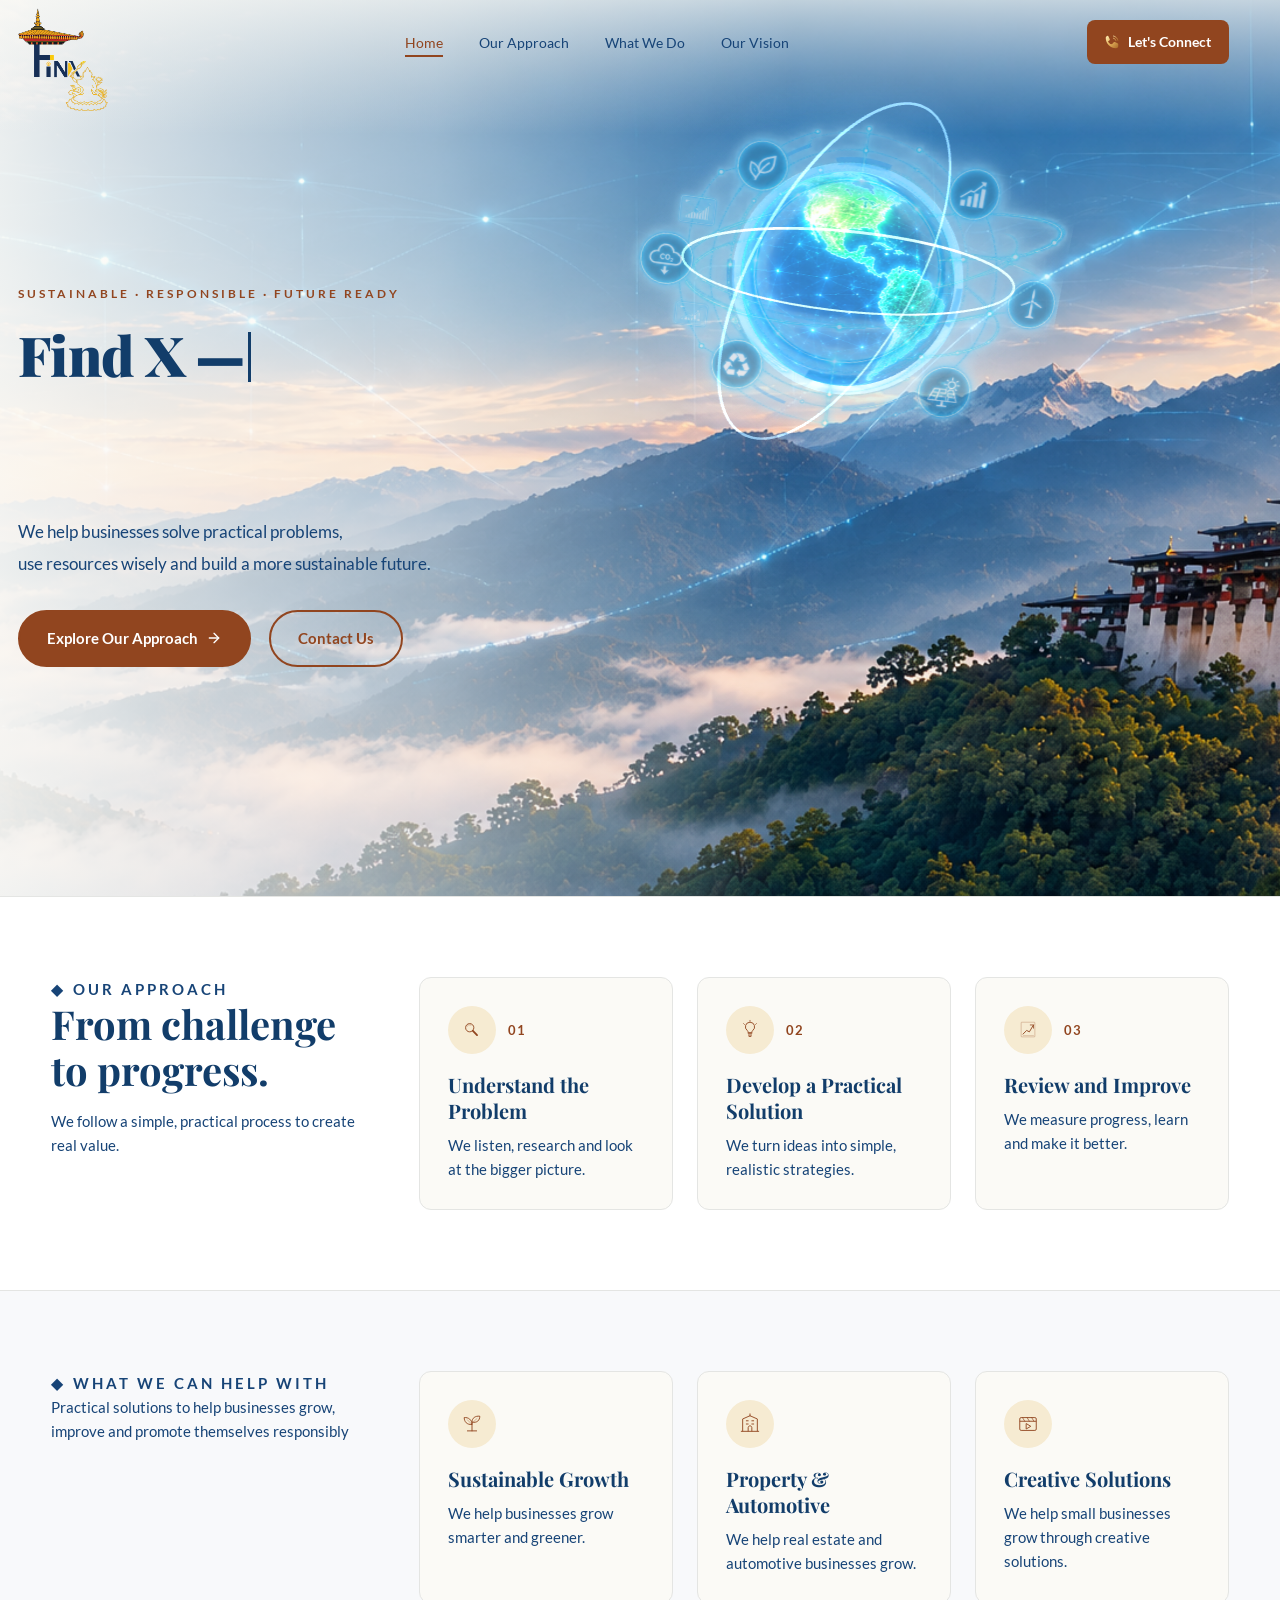
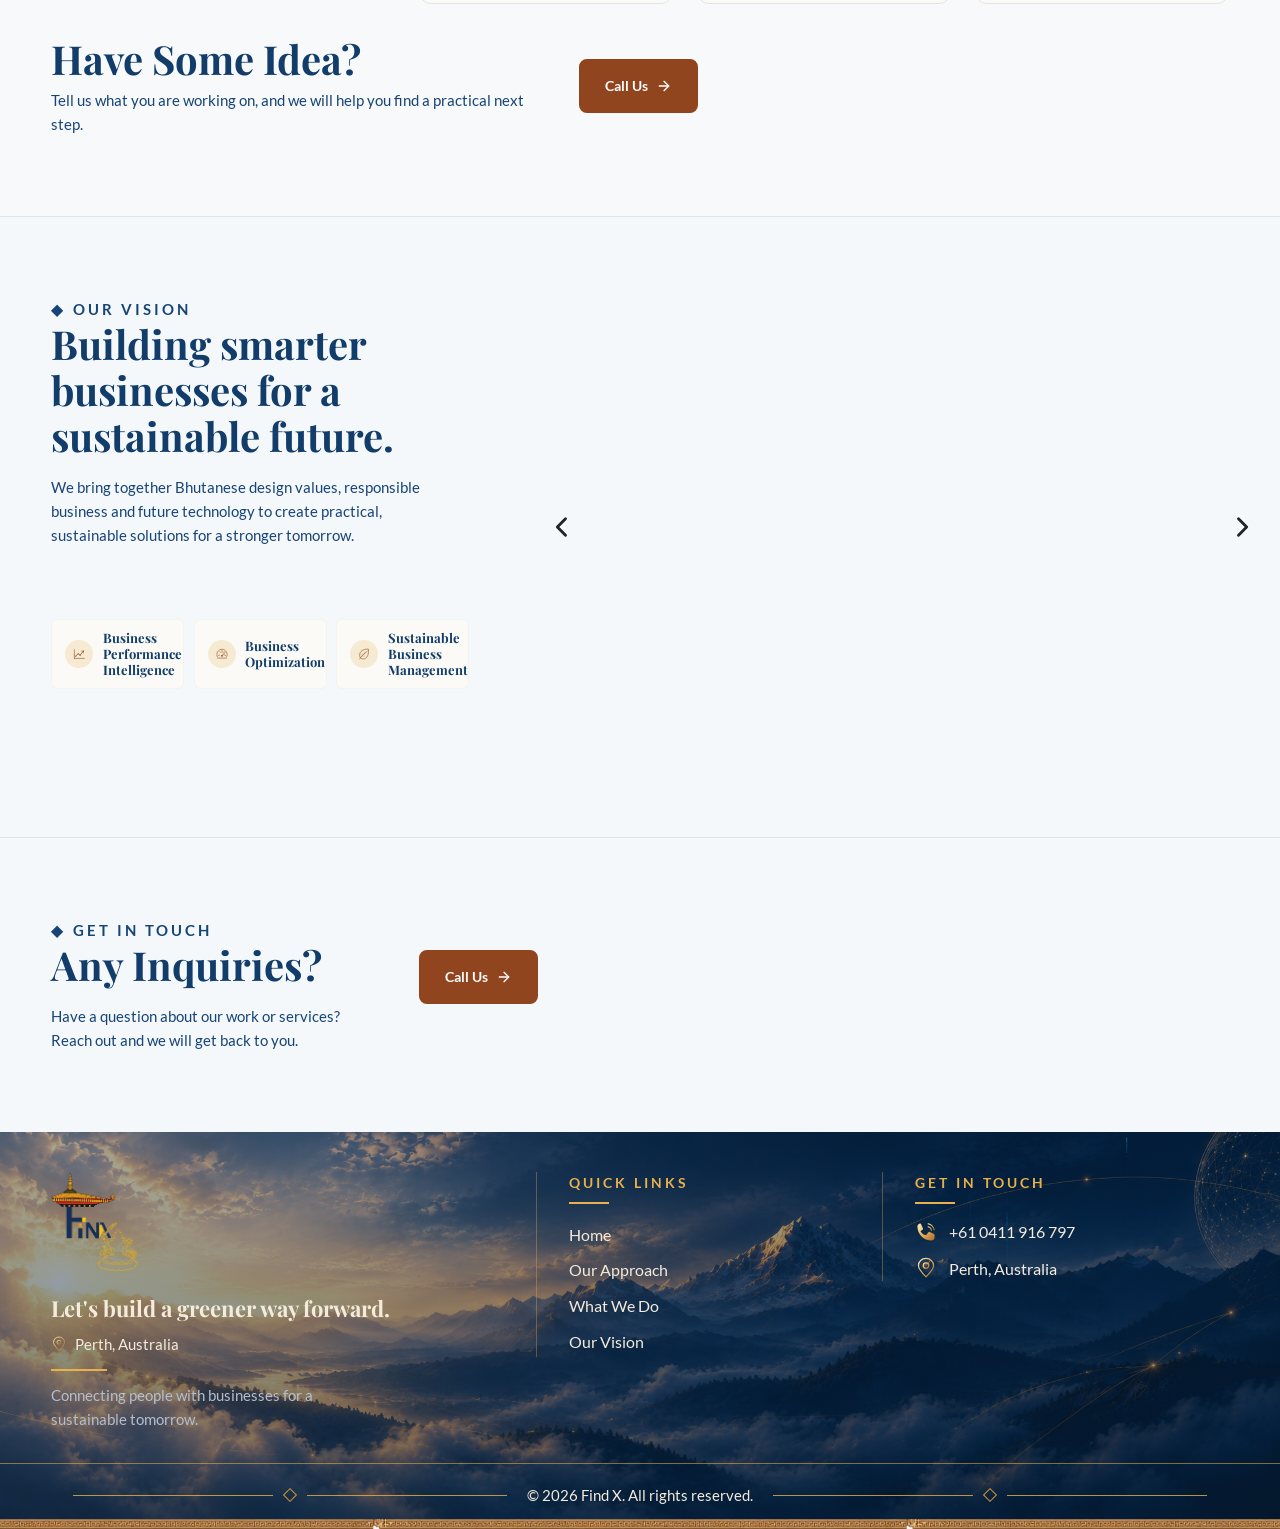
==== commit 39a8da6e: "Harden security, add deployment setup and refresh site content - Security: stricter CSP (no network " ====
--- a/index.html
+++ b/index.html
@@ -4,8 +4,7 @@
   <meta charset="UTF-8">
   <meta name="viewport" content="width=device-width, initial-scale=1.0, viewport-fit=cover">
   <meta name="theme-color" content="#FFFFFF">
-  <meta http-equiv="Content-Security-Policy" content="default-src 'none'; script-src 'self'; style-src 'self'; img-src 'self'; font-src 'self'; connect-src 'self'; media-src 'none'; object-src 'none'; frame-src 'none'; worker-src 'none'; manifest-src 'none'; base-uri 'none'; form-action 'none'; frame-ancestors 'none'; upgrade-insecure-requests">
-  <meta http-equiv="X-Content-Type-Options" content="nosniff">
+  <meta http-equiv="Content-Security-Policy" content="default-src 'none'; script-src 'self'; style-src 'self'; img-src 'self'; font-src 'self'; connect-src 'none'; media-src 'none'; object-src 'none'; frame-src 'none'; worker-src 'none'; manifest-src 'none'; base-uri 'none'; form-action 'none'; upgrade-insecure-requests; require-trusted-types-for 'script'; trusted-types 'none'">
   <meta name="referrer" content="strict-origin-when-cross-origin">
   <title>Find X | Find a greener way forward</title>
   <meta name="description" content="Find X helps businesses solve practical problems, market responsibly and make better use of their resources.">
@@ -14,9 +13,6 @@
 <body>
 
   <svg class="sprite" aria-hidden="true" focusable="false">
-    <symbol id="i-mail" viewBox="0 0 24 24" fill="none" stroke="currentColor" stroke-width="2" stroke-linecap="round" stroke-linejoin="round">
-      <rect width="20" height="16" x="2" y="4" rx="2"/><path d="m22 7-8.97 5.7a1.94 1.94 0 0 1-2.06 0L2 7"/>
-    </symbol>
     <symbol id="i-arrow-right" viewBox="0 0 24 24" fill="none" stroke="currentColor" stroke-width="2" stroke-linecap="round" stroke-linejoin="round">
       <path d="M5 12h14"/><path d="m12 5 7 7-7 7"/>
     </symbol>
@@ -67,8 +63,8 @@
         <span class="nav-indicator" aria-hidden="true"></span>
       </nav>
 
-      <a href="mailto:12250025.gcit@rub.edu.bt" class="btn-header" aria-label="Let's Connect by email">
-        <svg class="icon icon-sm" aria-hidden="true" focusable="false"><use href="#i-mail"/></svg>
+      <a href="tel:+610411916797" class="btn-header" aria-label="Let's Connect by phone">
+        <img src="assets/icons/phone.svg" alt="" class="icon-sm" width="16" height="16" decoding="async" draggable="false">
         <span class="btn-header-text">Let's Connect</span>
       </a>
 
@@ -88,7 +84,7 @@
             <span class="title-line-2">way forward.</span>
           </h1>
 
-          <p class="lead">We help businesses solve practical problems, </p>
+          <p class="lead">We help businesses solve practical problems,</p>
           <p class="lead">use resources wisely and build a more sustainable future.</p>
 
           <div class="hero-actions">
@@ -103,7 +99,7 @@
         <div class="hero-visual">
           <div class="orbit-stage" id="orbit-stage" aria-hidden="true">
             <canvas class="orbit-canvas" id="orbit-canvas"></canvas>
-            <img src="assets/images/globe.png" alt="" class="orbit-fallback" width="1336" height="1080" decoding="async" draggable="false">
+            <img src="assets/images/globe-fallback.png" alt="" class="orbit-fallback" width="1200" height="684" loading="lazy" decoding="async" draggable="false">
           </div>
         </div>
 
@@ -132,9 +128,9 @@
             <div class="card-detail">
               <p class="detail-lead"><strong>We listen, research and look at the bigger picture.</strong></p>
               <ul>
-                <li>Conversations with the people affected by the problem</li>
-                <li>Research into local context, data and existing solutions</li>
-                <li>A clear view of the root cause, not only the symptoms</li>
+                <li>Conversations with business owners to understand their goals and challenges.</li>
+                <li>Research into business needs, existing practices and opportunities.</li>
+                <li>Identifying key problems and areas where practical improvements can be made.</li>
               </ul>
             </div>
           </article>
@@ -150,9 +146,9 @@
             <div class="card-detail">
               <p class="detail-lead"><strong>We turn ideas into simple, realistic strategies.</strong></p>
               <ul>
-                <li>Options weighed against your budget and resources</li>
-                <li>A practical plan with clear, achievable steps</li>
-                <li>Agreed priorities before any work begins</li>
+                <li>Solutions tailored to each business's needs, goals and resources.</li>
+                <li>Practical marketing, creative advertising and sustainable business strategies.</li>
+                <li>Clear plans and priorities before implementation begins.</li>
               </ul>
             </div>
           </article>
@@ -168,9 +164,9 @@
             <div class="card-detail">
               <p class="detail-lead"><strong>We measure progress, learn and make it better.</strong></p>
               <ul>
-                <li>Simple measures tied to the goals you set</li>
-                <li>Regular check-ins to review what is working</li>
-                <li>Quick adjustments based on real results</li>
+                <li>Track progress against the goals and outcomes agreed upon.</li>
+                <li>Regular check-ins to understand what is working and what needs improvement.</li>
+                <li>Refine strategies based on feedback and real results.</li>
               </ul>
             </div>
           </article>
@@ -184,62 +180,75 @@
 
         <div class="approach-intro">
           <p class="eyebrow">What We Can Help With</p>
-          <p>Areas we plan to work in, with honest, realistic goals.</p>
+          <p>Practical solutions to help businesses grow, improve and promote themselves responsibly</p>
         </div>
 
         <div class="approach-cards">
 
           <article class="approach-card" tabindex="0">
             <div class="card-head">
-              <span class="card-icon"><img src="assets/icons/leaf.svg" alt="" width="22" height="22" decoding="async"></span>
-            </div>
-            <h3 class="card-title">Green Marketing</h3>
-            <p class="card-summary">Help businesses share their values and reach customers responsibly.</p>
-
-            <div class="card-detail">
-              <p class="detail-lead"><strong>Help businesses share their values and reach customers responsibly.</strong></p>
-              <ul>
-                <li>Honest messages that match what the business actually does</li>
-                <li>Clear, simple materials for customers and partners</li>
-                <li>Measures that show progress without overclaiming</li>
+              <span class="card-icon"><img src="assets/icons/tree.svg" alt="" width="22" height="22" decoding="async"></span>
+            </div>
+            <h3 class="card-title">Sustainable Growth</h3>
+            <p class="card-summary">We help businesses grow smarter and greener.</p>
+
+            <div class="card-detail">
+              <p class="detail-lead"><strong>We help businesses grow smarter and greener.</strong></p>
+              <ul>
+                <li>Identify opportunities to improve business practices and support sustainable growth</li>
+                <li>Develop responsible marketing strategies that communicate genuine business values</li>
+                <li>Explore practical ways to use resources more efficiently and reduce unnecessary waste</li>
               </ul>
             </div>
           </article>
 
           <article class="approach-card" tabindex="0">
             <div class="card-head">
-              <span class="card-icon"><img src="assets/icons/settings.svg" alt="" width="22" height="22" decoding="async"></span>
-            </div>
-            <h3 class="card-title">Business Resource Planning</h3>
-            <p class="card-summary">Make better use of time, people and resources.</p>
-
-            <div class="card-detail">
-              <p class="detail-lead"><strong>Make better use of time, people and resources.</strong></p>
-              <ul>
-                <li>A review of where time and money are being spent</li>
-                <li>Simple planning tools the team can keep using</li>
-                <li>Less waste and clearer priorities for each season</li>
+              <span class="card-icon"><img src="assets/icons/property.svg" alt="" width="22" height="22" decoding="async"></span>
+            </div>
+            <h3 class="card-title">Property &amp; Automotive</h3>
+            <p class="card-summary">We help real estate and automotive businesses grow.</p>
+
+            <div class="card-detail">
+              <p class="detail-lead"><strong>We help real estate and automotive businesses grow.</strong></p>
+              <ul>
+                <li>Understand business needs and identify opportunities for improvement</li>
+                <li>Develop practical strategies to promote properties and vehicles</li>
+                <li>Create professional visual content to showcase products and services</li>
               </ul>
             </div>
           </article>
 
           <article class="approach-card" tabindex="0">
             <div class="card-head">
-              <span class="card-icon"><img src="assets/icons/computer.svg" alt="" width="22" height="22" decoding="async"></span>
-            </div>
-            <h3 class="card-title">Future Digital Solutions</h3>
-            <p class="card-summary">Explore tools and systems that support sustainable growth.</p>
-
-            <div class="card-detail">
-              <p class="detail-lead"><strong>Explore tools and systems that support sustainable growth.</strong></p>
-              <ul>
-                <li>Practical digital tools matched to your size and budget</li>
-                <li>Guidance on choosing systems you can maintain</li>
-                <li>Training so the team uses them with confidence</li>
-              </ul>
-            </div>
-          </article>
-
+              <span class="card-icon"><img src="assets/icons/video.svg" alt="" width="22" height="22" decoding="async"></span>
+            </div>
+            <h3 class="card-title">Creative Solutions</h3>
+            <p class="card-summary">We help small businesses grow through creative solutions.</p>
+
+            <div class="card-detail">
+              <p class="detail-lead"><strong>We help small businesses grow through creative solutions.</strong></p>
+              <ul>
+                <li>Create motion graphics and 3D animations for advertising</li>
+                <li>Develop engaging promotional materials for products and services</li>
+                <li>Explore practical digital solutions that support business growth</li>
+              </ul>
+            </div>
+          </article>
+
+        </div>
+
+        <div class="services-cta">
+          <div class="services-cta-text approach-intro">
+            <h2>Have Some Idea?</h2>
+            <p>Tell us what you are working on, and we will help you find a practical next step.</p>
+          </div>
+          <div class="hero-actions">
+            <a href="tel:+610411916797" class="btn btn-primary">
+              Call Us
+              <svg class="icon icon-sm" aria-hidden="true" focusable="false"><use href="#i-arrow-right"/></svg>
+            </a>
+          </div>
         </div>
       </div>
     </section>
@@ -249,49 +258,49 @@
 
         <div class="approach-intro">
           <p class="eyebrow">Our Vision</p>
-          <h2>A Bhutanese vision, built for tomorrow.</h2>
+          <h2>Building smarter businesses for a sustainable future.</h2>
           <p>We bring together Bhutanese design values, responsible business and future technology to create practical, sustainable solutions for a stronger tomorrow.</p>
 
           <div class="vision-cards">
 
             <article class="approach-card vision-mini" tabindex="0">
-              <span class="mini-icon"><img src="assets/icons/heritage.svg" alt="" width="20" height="20" decoding="async"></span>
-              <h3 class="card-title">Bhutanese Values</h3>
+              <span class="mini-icon"><img src="assets/icons/analytics.svg" alt="" width="20" height="20" decoding="async"></span>
+              <h3 class="card-title">Business Performance Intelligence</h3>
 
               <div class="card-detail">
-                <p class="detail-lead"><strong>Rooted in Bhutanese values, built for today.</strong></p>
+                <p class="detail-lead"><strong>Turning business data into meaningful insights.</strong></p>
                 <ul>
-                  <li>Bhutanese design and culture guide our solutions</li>
-                  <li>Practical ideas that suit local businesses</li>
-                  <li>Respect for heritage alongside modern tools</li>
+                  <li>Performance dashboards that present important business indicators</li>
+                  <li>Performance matrices to understand strengths and areas needing attention</li>
+                  <li>Data-driven insights to support informed business decisions</li>
                 </ul>
               </div>
             </article>
 
             <article class="approach-card vision-mini" tabindex="0">
-              <span class="mini-icon"><img src="assets/icons/growth.svg" alt="" width="20" height="20" decoding="async"></span>
-              <h3 class="card-title">Responsible Growth</h3>
+              <span class="mini-icon"><img src="assets/icons/gauge.svg" alt="" width="20" height="20" decoding="async"></span>
+              <h3 class="card-title">Business Optimization</h3>
 
               <div class="card-detail">
-                <p class="detail-lead"><strong>Growth that protects the land and its people.</strong></p>
+                <p class="detail-lead"><strong>Finding inefficiencies and creating opportunities for improvement.</strong></p>
                 <ul>
-                  <li>Efficient use of energy, water and materials</li>
-                  <li>Support for local suppliers and communities</li>
-                  <li>Long-term value measured beyond short-term profit</li>
+                  <li>Identify operational inefficiencies and areas of underperformance</li>
+                  <li>Understand where time, money and resources can be better utilized</li>
+                  <li>Develop practical optimization systems and solutions that improve business performance</li>
                 </ul>
               </div>
             </article>
 
             <article class="approach-card vision-mini" tabindex="0">
-              <span class="mini-icon"><img src="assets/icons/technology.svg" alt="" width="20" height="20" decoding="async"></span>
-              <h3 class="card-title">Future Technology</h3>
+              <span class="mini-icon"><img src="assets/icons/leaf.svg" alt="" width="20" height="20" decoding="async"></span>
+              <h3 class="card-title">Sustainable Business Management</h3>
 
               <div class="card-detail">
-                <p class="detail-lead"><strong>Technology that makes business simpler and faster.</strong></p>
+                <p class="detail-lead"><strong>Making business growth more efficient and sustainable.</strong></p>
                 <ul>
-                  <li>Modern tools chosen to make daily work easier</li>
-                  <li>Digital systems that save time and reduce errors</li>
-                  <li>Solutions designed to grow with your business</li>
+                  <li>Encourage responsible and efficient resource utilization</li>
+                  <li>Integrate sustainable practices into everyday business operations</li>
+                  <li>Support long-term growth through smarter management and continuous improvement</li>
                 </ul>
               </div>
             </article>
@@ -307,16 +316,16 @@
             </div>
             <div class="vision-shade" aria-hidden="true"></div>
             <div class="vision-caption">
-              <p class="vision-kicker">01 · Bhutanese Values</p>
-              <h3 class="vision-title">Rooted in tradition, built for what's next.</h3>
-              <p class="vision-text">We bring Bhutanese design, culture and values into modern, practical solutions for businesses and communities.</p>
-            </div>
-            <div class="card-detail">
-              <p class="detail-lead"><strong>Rooted in tradition, built for what's next.</strong></p>
-              <ul>
-                <li>Bhutanese design and culture guide every solution we build</li>
-                <li>Practical ideas that suit businesses and communities today</li>
-                <li>Respect for heritage alongside modern tools</li>
+              <p class="vision-kicker">01 · Business Performance Intelligence</p>
+              <h3 class="vision-title">See the bigger picture.</h3>
+              <p class="vision-text">We envision intelligent performance dashboards that bring important business information together, helping businesses understand their current position and make informed decisions.</p>
+            </div>
+            <div class="card-detail">
+              <p class="detail-lead"><strong>Making business performance easier to understand.</strong></p>
+              <ul>
+                <li>Centralized dashboards presenting key business performance indicators</li>
+                <li>Clear performance matrices to track progress against business goals</li>
+                <li>Meaningful insights that help business owners make informed decisions</li>
               </ul>
             </div>
           </article>
@@ -327,16 +336,16 @@
             </div>
             <div class="vision-shade" aria-hidden="true"></div>
             <div class="vision-caption">
-              <p class="vision-kicker">02 · Responsible Growth</p>
-              <h3 class="vision-title">Growth that gives back.</h3>
-              <p class="vision-text">We help businesses grow in ways that respect the environment, support local communities and create long-term value.</p>
-            </div>
-            <div class="card-detail">
-              <p class="detail-lead"><strong>Growth that gives back.</strong></p>
-              <ul>
-                <li>Growth plans that protect the environment and local land</li>
-                <li>Support for local suppliers and community projects</li>
-                <li>Long-term value measured beyond short-term profit</li>
+              <p class="vision-kicker">02 · Business Optimization</p>
+              <h3 class="vision-title">Find inefficiencies. Unlock potential.</h3>
+              <p class="vision-text">We aim to help businesses identify where they are losing time, money and resources, turning those findings into practical opportunities for improvement.</p>
+            </div>
+            <div class="card-detail">
+              <p class="detail-lead"><strong>Understanding what holds a business back and how to improve it.</strong></p>
+              <ul>
+                <li>Identify operational inefficiencies and areas of underperformance</li>
+                <li>Analyze business processes to understand where improvements are needed</li>
+                <li>Develop practical optimization systems to improve efficiency and performance</li>
               </ul>
             </div>
           </article>
@@ -347,16 +356,16 @@
             </div>
             <div class="vision-shade" aria-hidden="true"></div>
             <div class="vision-caption">
-              <p class="vision-kicker">02 · Responsible Growth</p>
-              <h3 class="vision-title">Smarter use. A healthier tomorrow.</h3>
-              <p class="vision-text">We promote efficient resource use, cleaner practices and responsible business models for a more sustainable future.</p>
-            </div>
-            <div class="card-detail">
-              <p class="detail-lead"><strong>Smarter use. A healthier tomorrow.</strong></p>
-              <ul>
-                <li>Efficient use of energy, water and materials</li>
-                <li>Cleaner practices that reduce waste at the source</li>
-                <li>Business models built to last for future generations</li>
+              <p class="vision-kicker">03 · Sustainable Business Management</p>
+              <h3 class="vision-title">Smarter operations. Sustainable growth.</h3>
+              <p class="vision-text">We want to help businesses balance performance with responsible resource management, building efficient operations that support long-term sustainable growth.</p>
+            </div>
+            <div class="card-detail">
+              <p class="detail-lead"><strong>Building businesses that grow responsibly and efficiently.</strong></p>
+              <ul>
+                <li>Encourage efficient use of energy, materials, time and other resources</li>
+                <li>Identify opportunities to reduce unnecessary costs and waste</li>
+                <li>Support sustainable business practices that create long-term value</li>
               </ul>
             </div>
           </article>
@@ -367,16 +376,16 @@
             </div>
             <div class="vision-shade" aria-hidden="true"></div>
             <div class="vision-caption">
-              <p class="vision-kicker">03 · Future Technology</p>
-              <h3 class="vision-title">Technology for real solutions.</h3>
-              <p class="vision-text">We use modern tools and digital systems to make business simpler, faster and more effective, today and for the future.</p>
-            </div>
-            <div class="card-detail">
-              <p class="detail-lead"><strong>Technology for real solutions.</strong></p>
-              <ul>
-                <li>Modern tools chosen to make daily work simpler</li>
-                <li>Digital systems that save time and reduce errors</li>
-                <li>Solutions designed to grow with the business</li>
+              <p class="vision-kicker">01 · Business Performance Intelligence</p>
+              <h3 class="vision-title">From data to better decisions.</h3>
+              <p class="vision-text">We see data as more than numbers. Our vision is to turn business information into useful insights that reveal performance trends and guide better decisions.</p>
+            </div>
+            <div class="card-detail">
+              <p class="detail-lead"><strong>Helping businesses understand what their data is telling them.</strong></p>
+              <ul>
+                <li>Bring relevant business information together for clearer analysis</li>
+                <li>Track important indicators and compare performance over time</li>
+                <li>Use data-driven insights to identify opportunities and guide future planning</li>
               </ul>
             </div>
           </article>
@@ -387,16 +396,16 @@
             </div>
             <div class="vision-shade" aria-hidden="true"></div>
             <div class="vision-caption">
-              <p class="vision-kicker">01 · Bhutanese Values</p>
-              <h3 class="vision-title">Supporting local, preserving heritage.</h3>
-              <p class="vision-text">We value local talent, traditional craftsmanship and Bhutanese identity, helping them find new opportunities in a changing world.</p>
-            </div>
-            <div class="card-detail">
-              <p class="detail-lead"><strong>Supporting local, preserving heritage.</strong></p>
-              <ul>
-                <li>Local talent and craftsmanship at the centre of our work</li>
-                <li>New opportunities for artisans and small businesses</li>
-                <li>Traditional identity kept alive in a changing world</li>
+              <p class="vision-kicker">02 · Business Optimization</p>
+              <h3 class="vision-title">Better systems. Better performance.</h3>
+              <p class="vision-text">We aim to develop practical business systems that simplify operations, improve resource utilization and help businesses work more effectively.</p>
+            </div>
+            <div class="card-detail">
+              <p class="detail-lead"><strong>Turning identified problems into practical improvements.</strong></p>
+              <ul>
+                <li>Understand operational challenges and recurring inefficiencies</li>
+                <li>Improve workflows and make better use of available resources</li>
+                <li>Develop scalable solutions that adapt to changing business needs</li>
               </ul>
             </div>
           </article>
@@ -407,16 +416,16 @@
             </div>
             <div class="vision-shade" aria-hidden="true"></div>
             <div class="vision-caption">
-              <p class="vision-kicker">02 · Responsible Growth</p>
-              <h3 class="vision-title">Smarter use. A healthier tomorrow.</h3>
-              <p class="vision-text">We promote efficient resource use, cleaner practices and responsible business models for a more sustainable future.</p>
-            </div>
-            <div class="card-detail">
-              <p class="detail-lead"><strong>Smarter use. A healthier tomorrow.</strong></p>
-              <ul>
-                <li>Efficient use of energy, water and materials</li>
-                <li>Cleaner practices that reduce waste at the source</li>
-                <li>Business models built to last for future generations</li>
+              <p class="vision-kicker">03 · Sustainable Business Management</p>
+              <h3 class="vision-title">Efficiency today. A sustainable tomorrow.</h3>
+              <p class="vision-text">We envision businesses that make responsible decisions, reduce unnecessary resource consumption and build sustainable practices into their operations.</p>
+            </div>
+            <div class="card-detail">
+              <p class="detail-lead"><strong>Making sustainability part of everyday business decisions.</strong></p>
+              <ul>
+                <li>Promote responsible resource utilization across business operations</li>
+                <li>Identify opportunities to minimize waste and improve efficiency</li>
+                <li>Build long-term business value through sustainable management practices</li>
               </ul>
             </div>
           </article>
@@ -427,19 +436,26 @@
             </div>
             <div class="vision-shade" aria-hidden="true"></div>
             <div class="vision-caption">
-              <p class="vision-kicker">03 · Future Technology</p>
-              <h3 class="vision-title">Connecting people, ideas and opportunities.</h3>
-              <p class="vision-text">Through innovative digital solutions, we help businesses reach further, work smarter and build a more connected future.</p>
-            </div>
-            <div class="card-detail">
-              <p class="detail-lead"><strong>Connecting people, ideas and opportunities.</strong></p>
-              <ul>
-                <li>Digital tools that connect local businesses to wider markets</li>
-                <li>A simple online presence for small enterprises</li>
-                <li>Partnerships that open new opportunities</li>
-              </ul>
-            </div>
-          </article>
+              <p class="vision-kicker">04 · Our Future Platform</p>
+              <h3 class="vision-title">One platform. A clearer picture of your business.</h3>
+              <p class="vision-text">We envision an intelligent business platform that brings business operations, performance insights and management tools together, helping businesses understand their position and identify opportunities for improvement.</p>
+            </div>
+            <div class="card-detail">
+              <p class="detail-lead"><strong>Building an intelligent platform for complete business management.</strong></p>
+              <ul>
+                <li>Bring essential business operations and performance information together in one place</li>
+                <li>Monitor key indicators through clear dashboards and performance matrices</li>
+                <li>Identify inefficiencies and turn business insights into actionable improvements</li>
+              </ul>
+            </div>
+          </article>
+
+          <button type="button" class="vision-arrow vision-prev" aria-label="Previous image">
+            <img src="assets/icons/left.svg" alt="" width="28" height="28" decoding="async" draggable="false">
+          </button>
+          <button type="button" class="vision-arrow vision-next" aria-label="Next image">
+            <img src="assets/icons/right.svg" alt="" width="28" height="28" decoding="async" draggable="false">
+          </button>
 
         </div>
       </div>
@@ -450,16 +466,15 @@
 
         <div class="approach-intro">
           <p class="eyebrow">Get in Touch</p>
-          <h2>Have Some Idea?</h2>
-          <p>Tell us what you are working on, and we will help you find a practical next step.</p>
+          <h2>Any Inquiries?</h2>
+          <p>Have a question about our work or services? Reach out and we will get back to you.</p>
         </div>
 
         <div class="hero-actions">
-          <a href="mailto:12250025.gcit@rub.edu.bt" class="btn btn-primary">
-            Email Us
+          <a href="tel:+610411916797" class="btn btn-primary">
+            Call Us
             <svg class="icon icon-sm" aria-hidden="true" focusable="false"><use href="#i-arrow-right"/></svg>
           </a>
-          <a href="tel:+61401241657" class="btn btn-outline">Call Us</a>
         </div>
 
       </div>
@@ -504,37 +519,12 @@
         <h3 class="footer-heading">Get in Touch</h3>
         <ul class="footer-contact">
           <li>
-            <img src="assets/icons/email.svg" alt="" width="24" height="24" decoding="async" draggable="false">
-            <a href="mailto:12250025.gcit@rub.edu.bt">12250025.gcit@rub.edu.bt</a>
-          </li>
-          <li>
             <img src="assets/icons/phone.svg" alt="" width="24" height="24" decoding="async" draggable="false">
-            <a href="tel:+61401241657">+61 401 241 657</a>
+            <a href="tel:+610411916797">+61 0411 916 797</a>
           </li>
           <li>
             <img src="assets/icons/location.svg" alt="" width="24" height="24" decoding="async" draggable="false">
             <a href="https://www.google.com/maps/search/?api=1&amp;query=Perth+Western+Australia" target="_blank" rel="noopener noreferrer">Perth, Australia</a>
-          </li>
-        </ul>
-      </div>
-
-      <div class="footer-col">
-        <h3 class="footer-heading">Follow Us</h3>
-        <ul class="footer-social" aria-label="Social links">
-          <li>
-            <a href="https://www.facebook.com/zen.senergy/" class="footer-social-link" aria-label="Facebook" target="_blank" rel="noopener noreferrer">
-              <img src="assets/icons/facebook.svg" alt="" width="22" height="22" decoding="async" draggable="false">
-            </a>
-          </li>
-          <li>
-            <a href="https://wa.me/61401241657" class="footer-social-link" aria-label="WhatsApp" target="_blank" rel="noopener noreferrer">
-              <img src="assets/icons/whatsapp.svg" alt="" width="22" height="22" decoding="async" draggable="false">
-            </a>
-          </li>
-          <li>
-            <a href="https://t.me/your_username" class="footer-social-link" aria-label="Telegram" target="_blank" rel="noopener noreferrer">
-              <img src="assets/icons/telegram.svg" alt="" width="22" height="22" decoding="async" draggable="false">
-            </a>
           </li>
         </ul>
       </div>
@@ -565,4 +555,4 @@
   <script src="js/main.js" defer></script>
   <script src="js/globe.js" defer></script>
 </body>
-</html>+</html>
--- a/css/style.css
+++ b/css/style.css
@@ -1,1560 +1,1926 @@
-@font-face {
-  font-family: "Playfair Display";
-  src: url("../assets/fonts/PlayfairDisplay-Bold.woff2") format("woff2");
-  font-weight: 700;
-  font-style: normal;
-  font-display: swap;
-}
-
-@font-face {
-  font-family: "Lato";
-  src: url("../assets/fonts/Lato-Regular.woff2") format("woff2");
-  font-weight: 400;
-  font-style: normal;
-  font-display: swap;
-}
-
-@font-face {
-  font-family: "Lato";
-  src: url("../assets/fonts/Lato-Bold.woff2") format("woff2");
-  font-weight: 700;
-  font-style: normal;
-  font-display: swap;
-}
-
-:root {
-  --bg: #FBFAF6;
-  --white: #FFFFFF;
-  --navy: #123D6A;
-  --blue: #174477;
-  --brown: #91451F;
-  --brown-dark: #74361A;
-  --gold: #DDA64B;
-  --card-border: #E4E5E3;
-  --cream: #F6EBD2;
-  --ease-out: cubic-bezier(0.22, 0.61, 0.36, 1);
-
-  --header-h: 84px;
-  --hero-ratio: calc(377 / 986);
-  --hero-image: url("../assets/images/background.png");
-}
-
-html {
-  scroll-behavior: smooth;
-  scrollbar-width: none;
-  -ms-overflow-style: none;
-}
-
-html::-webkit-scrollbar { display: none; }
-
-html.panel-open body { overflow: hidden; }
-
-*, *::before, *::after { box-sizing: border-box; }
-
-body {
-  margin: 0;
-  font-family: "Lato", Arial, Helvetica, sans-serif;
-  font-size: 15px;
-  font-weight: 400;
-  line-height: 1.6;
-  color: var(--blue);
-  background: var(--bg);
-  overflow-x: hidden;
-  -webkit-font-smoothing: antialiased;
-}
-
-img { max-width: 100%; height: auto; display: block; }
-
-p { margin: 0 0 1rem; }
-
-h1 {
-  font-family: "Playfair Display", Georgia, "Times New Roman", serif;
-  font-weight: 700;
-  color: var(--navy);
-  margin: 0;
-}
-
-.container { width: min(1200px, 92%); margin: 0 auto; }
-
-.sprite {
-  position: absolute;
-  width: 0;
-  height: 0;
-  overflow: hidden;
-}
-
-.icon { fill: none; stroke: currentColor; flex-shrink: 0; }
-.icon-sm { width: 16px; height: 16px; }
-
-.skip-link {
-  position: absolute;
-  left: -999px;
-  top: 0;
-  background: var(--brown);
-  color: var(--white);
-  padding: 0.5rem 1rem;
-  z-index: 100;
-}
-
-.skip-link:focus { left: 1rem; top: 1rem; }
-
-a:focus-visible,
-button:focus-visible,
-.approach-card:focus-visible {
-  outline: 3px solid var(--gold);
-  outline-offset: 3px;
-}
-
-.site-header {
-  position: sticky;
-  top: 0;
-  z-index: 20;
-  height: var(--header-h);
-  background: var(--white);
-  box-shadow: 0 1px 0 var(--card-border);
-}
-
-.header-inner {
-  height: 100%;
-  display: flex;
-  align-items: center;
-  justify-content: space-between;
-  gap: 1.5rem;
-}
-
-.logo {
-  display: inline-flex;
-  align-items: center;
-  text-decoration: none;
-}
-
-.logo-img {
-  height: 68px;
-  width: auto;
-}
-
-.site-nav {
-  flex: 1;
-  display: flex;
-  justify-content: center;
-}
-
-.site-nav ul {
-  list-style: none;
-  display: flex;
-  gap: 2.25rem;
-  margin: 0;
-  padding: 0;
-}
-
-.site-nav a {
-  color: var(--blue);
-  text-decoration: none;
-  font-size: 14px;
-  padding-bottom: 4px;
-  border-bottom: 2px solid transparent;
-  transition: color 250ms var(--ease-out), border-color 250ms var(--ease-out);
-}
-
-.site-nav a:hover { color: var(--brown); }
-
-.site-nav a[aria-current="true"] {
-  color: var(--brown);
-  border-bottom-color: var(--brown);
-}
-
-/* Phone-only pieces of the nav, hidden on larger screens */
-.nav-icon,
-.nav-short,
-.nav-contact,
-.nav-indicator { display: none; }
-
-@media (min-width: 769px) and (max-width: 1023px) {
-  .site-nav ul { gap: 1.4rem; }
-  .logo-img { height: 58px; }
-}
-
-.btn-header {
-  display: inline-flex;
-  align-items: center;
-  gap: 0.5rem;
-  background: var(--brown);
-  color: var(--white);
-  font-size: 14px;
-  font-weight: 700;
-  padding: 0.7rem 1.1rem;
-  border-radius: 8px;
-  text-decoration: none;
-  white-space: nowrap;
-  transition: background-color 250ms var(--ease-out);
-}
-
-.btn-header:hover { background: var(--brown-dark); }
-
-.btn {
-  display: inline-flex;
-  align-items: center;
-  justify-content: center;
-  gap: 0.5rem;
-  padding: 0.85rem 1.5rem;
-  border-radius: 8px;
-  border: 2px solid var(--brown);
-  font-size: 14px;
-  font-weight: 700;
-  text-decoration: none;
-  transition: background-color 250ms var(--ease-out), color 250ms var(--ease-out), border-color 250ms var(--ease-out);
-}
-
-.btn-primary { background: var(--brown); color: var(--white); }
-.btn-primary:hover { background: var(--brown-dark); border-color: var(--brown-dark); }
-
-.btn-outline { background: transparent; color: var(--brown); }
-.btn-outline:hover { background: var(--brown); color: var(--white); }
-
-.hero {
-  position: relative;
-  display: flex;
-  align-items: center;
-  min-height: calc(100vw * var(--hero-ratio));
-  background-color: var(--bg);
-  background-image:
-    linear-gradient(90deg,
-      rgba(251, 250, 246, 0.92) 0%,
-      rgba(251, 250, 246, 0.55) 34%,
-      rgba(251, 250, 246, 0) 62%),
-    var(--hero-image);
-  background-repeat: no-repeat;
-  background-size: 100% 100%, cover;
-  background-position: left top, center center;
-}
-
-.hero-inner {
-  display: grid;
-  grid-template-columns: minmax(0, 1.1fr) minmax(0, 0.9fr);
-  align-items: center;
-  gap: 2rem;
-  padding: 4rem 0;
-}
-
-.hero-text {
-  max-width: 540px;
-  position: relative;
-  z-index: 2;
-  transform: translate(-12px, -10px);
-}
-
-.eyebrow {
-  font-size: 11px;
-  font-weight: 700;
-  text-transform: uppercase;
-  letter-spacing: 2px;
-  color: var(--brown);
-  margin-bottom: 1rem;
-}
-
-.hero-title {
-  font-size: 44px;
-  font-weight: 700;
-  line-height: 1.08;
-  margin: 0 0 1.25rem;
-  min-height: 3.24em;
-}
-
-.title-line-1 { display: block; color: var(--navy); }
-.title-line-2 { display: block; color: var(--brown); }
-
-.lead {
-  font-size: 15px;
-  color: var(--blue);
-  max-width: 480px;
-  margin-bottom: 0.6rem;
-}
-
-.hero-actions {
-  display: flex;
-  flex-wrap: wrap;
-  gap: 1rem;
-  margin-top: 1.75rem;
-}
-
-.hero-visual {
-  display: flex;
-  justify-content: flex-start;
-  align-items: center;
-  margin-left: -200px;
-  position: relative;
-  z-index: 1;
-}
-
-.orbit-stage {
-  position: relative;
-  width: min(100%, 440px);
-  aspect-ratio: 1333 / 1181;
-  cursor: grab;
-  touch-action: none;
-  user-select: none;
-  -webkit-user-select: none;
-  -webkit-tap-highlight-color: transparent;
-}
-
-.orbit-stage.is-dragging { cursor: grabbing; }
-
-.orbit-canvas {
-  position: absolute;
-  inset: 0;
-  width: 100%;
-  height: 100%;
-  display: block;
-}
-
-.orbit-fallback {
-  display: none;
-  width: 100%;
-  height: auto;
-  pointer-events: none;
-  -webkit-user-drag: none;
-  user-select: none;
-}
-
-.orbit-stage.no-webgl {
-  aspect-ratio: auto;
-  cursor: default;
-}
-
-.orbit-stage.no-webgl .orbit-canvas { display: none; }
-.orbit-stage.no-webgl .orbit-fallback { display: block; }
-
-@media (min-width: 768px) and (max-width: 1023px) {
-  .hero-inner {
-    gap: 1.5rem;
-    padding: 3rem 0;
-  }
-
-  .hero-text {
-    transform: translate(-8px, -8px);
-  }
-
-  .hero-title {
-    font-size: 36px;
-    min-height: 5.4em;
-  }
-
-  .hero-visual {
-    margin-left: -90px;
-  }
-
-  .orbit-stage {
-    width: min(100%, 360px);
-  }
-}
-
-@media (max-width: 767px) {
-  .hero {
-    display: block;
-    min-height: 0;
-    background-color: var(--bg);
-    background-image: var(--hero-image);
-    background-size: 100% auto;
-    background-position: center top;
-    background-repeat: no-repeat;
-    padding-top: calc(100vw * var(--hero-ratio));
-  }
-
-  .hero-inner {
-    grid-template-columns: 1fr;
-    padding: 2.5rem 0 3rem;
-    gap: 2.5rem;
-  }
-
-  .hero-text {
-    max-width: 100%;
-    transform: none;
-  }
-
-  .hero-title {
-    font-size: 36px;
-    min-height: 5.4em;
-  }
-
-  .hero-visual {
-    margin-left: 0;
-    justify-content: center;
-  }
-
-  .orbit-stage {
-    width: min(100%, 460px);
-    margin: 0 auto;
-  }
-}
-
-/* Phone: Facebook-style tab bar fixed to the bottom of the screen */
-@media (max-width: 768px) {
-  :root {
-    --header-h: 64px;
-    --tabbar-h: 62px;
-    --tabbar-total: calc(var(--tabbar-h) + env(safe-area-inset-bottom, 0px));
-  }
-
-  body { padding-bottom: var(--tabbar-total); }
-
-  .logo-img { height: 48px; }
-
-  .btn-header {
-    width: 42px;
-    height: 42px;
-    padding: 0;
-    justify-content: center;
-    border-radius: 50%;
-  }
-
-  .btn-header .icon-sm { width: 20px; height: 20px; }
-
-  .btn-header-text {
-    position: absolute;
-    width: 1px;
-    height: 1px;
-    overflow: hidden;
-    clip: rect(0 0 0 0);
-    white-space: nowrap;
-  }
-
-  .site-nav {
-    position: fixed;
-    left: 0;
-    right: 0;
-    bottom: 0;
-    z-index: 30;
-    display: block;
-    height: var(--tabbar-total);
-    padding-bottom: env(safe-area-inset-bottom, 0px);
-    background: rgba(255, 255, 255, 0.97);
-    border-top: 1px solid var(--card-border);
-    box-shadow: 0 -4px 18px rgba(18, 61, 106, 0.08);
-    -webkit-backdrop-filter: saturate(180%) blur(12px);
-    backdrop-filter: saturate(180%) blur(12px);
-  }
-
-  .site-nav ul {
-    display: grid;
-    grid-template-columns: repeat(5, minmax(0, 1fr));
-    gap: 0;
-    height: var(--tabbar-h);
-  }
-
-  .nav-contact { display: block; }
-
-  .site-nav a {
-    position: relative;
-    display: flex;
-    flex-direction: column;
-    align-items: center;
-    justify-content: center;
-    gap: 3px;
-    height: 100%;
-    padding: 0 2px;
-    border: 0;
-    color: #65748A;
-    font-size: 11px;
-    font-weight: 700;
-    line-height: 1.1;
-    -webkit-tap-highlight-color: transparent;
-    isolation: isolate;
-    transition: color 200ms var(--ease-out);
-  }
-
-  .site-nav a:hover { color: var(--brown); }
-
-  .site-nav a[aria-current="true"] {
-    color: var(--brown);
-    border: 0;
-  }
-
-  /* Press feedback, like a native tab */
-  .site-nav a::before {
-    content: "";
-    position: absolute;
-    inset: 6px 8%;
-    border-radius: 10px;
-    background: var(--cream);
-    opacity: 0;
-    transform: scale(0.85);
-    transition: opacity 200ms var(--ease-out), transform 200ms var(--ease-out);
-    z-index: -1;
-  }
-
-  .site-nav a:active::before {
-    opacity: 1;
-    transform: scale(1);
-  }
-
-  /* Icons load from assets/icons/ and are used as a mask, so they are
-     painted in the link's text colour (grey, or brown when active). */
-  .nav-icon {
-    display: block;
-    width: 24px;
-    height: 24px;
-    background-color: currentColor;
-    -webkit-mask: var(--icon) center / contain no-repeat;
-    mask: var(--icon) center / contain no-repeat;
-    transition: transform 250ms var(--ease-out);
-  }
-
-  .nav-icon--home     { --icon: url("../assets/icons/nav-home.svg"); }
-  .nav-icon--approach { --icon: url("../assets/icons/nav-approach.svg"); }
-  .nav-icon--services { --icon: url("../assets/icons/nav-services.svg"); }
-  .nav-icon--vision   { --icon: url("../assets/icons/nav-vision.svg"); }
-  .nav-icon--contact  { --icon: url("../assets/icons/nav-contact.svg"); }
-
-  .site-nav a[aria-current="true"] .nav-icon {
-    transform: translateY(-1px) scale(1.1);
-  }
-
-  .nav-label {
-    max-width: 100%;
-    overflow: hidden;
-    text-overflow: ellipsis;
-    white-space: nowrap;
-  }
-
-  .nav-long { display: none; }
-  .nav-short { display: inline; }
-
-  /* Sliding bar at the top of the active tab */
-  .nav-indicator {
-    display: block;
-    position: absolute;
-    top: -1px;
-    left: 0;
-    width: 20%;
-    height: 3px;
-    pointer-events: none;
-    transform: translateX(calc(var(--nav-index, 0) * 100%));
-    transition: transform 320ms var(--ease-out);
-  }
-
-  .nav-indicator::after {
-    content: "";
-    display: block;
-    width: 56%;
-    height: 100%;
-    margin: 0 auto;
-    border-radius: 0 0 3px 3px;
-    background: var(--brown);
-  }
-}
-
-@media (max-width: 340px) {
-  .site-nav a { font-size: 10px; }
-  .nav-icon { width: 22px; height: 22px; }
-}
-
-@media (max-width: 480px) {
-  .hero-title { font-size: 32px; }
-
-  .hero-actions { flex-direction: column; }
-
-  .hero-actions .btn { width: 100%; }
-}
-
-@media (max-width: 767px) {
-  .hero-visual {
-    position: absolute;
-    top: 0;
-    left: 0;
-    right: 0;
-    height: calc(100vw * var(--hero-ratio));
-    margin: 0;
-    justify-content: flex-start;
-    z-index: 1;
-  }
-
-  .orbit-stage {
-    position: absolute;
-    left: 7vw;
-    top: 50%;
-    transform: translateY(-50%);
-    width: 46vw;
-    margin: 0;
-  }
-}
-
-.type-cursor {
-  display: inline-block;
-  width: 2px;
-  height: 0.9em;
-  margin-left: 3px;
-  vertical-align: -0.08em;
-  background: currentColor;
-  animation: cursor-blink 0.9s steps(1) infinite;
-  transition: opacity 0.6s var(--ease-out);
-}
-
-.type-cursor.is-done {
-  animation: none;
-  opacity: 0;
-}
-
-@keyframes cursor-blink {
-  0%, 100% { opacity: 1; }
-  50%      { opacity: 0; }
-}
-
-.approach {
-  scroll-margin-top: var(--header-h);
-  padding: 5rem 0;
-  background: var(--white);
-  border-top: 1px solid var(--card-border);
-}
-
-.approach-inner {
-  display: grid;
-  grid-template-columns: minmax(0, 0.85fr) minmax(0, 2.15fr);
-  gap: 3rem;
-  align-items: start;
-}
-
-.approach-intro .eyebrow::before {
-  content: "\25C6";
-  margin-right: 0.4rem;
-}
-
-.approach-intro h2 {
-  font-family: "Playfair Display", Georgia, "Times New Roman", serif;
-  font-size: 40px;
-  font-weight: 700;
-  line-height: 1.15;
-  color: var(--navy);
-  margin: 0 0 1rem;
-}
-
-.approach-intro > p {
-  font-size: 15px;
-  color: var(--blue);
-  max-width: 320px;
-  margin: 0;
-}
-
-.approach-cards {
-  display: grid;
-  grid-template-columns: repeat(3, minmax(0, 1fr));
-  gap: 1.5rem;
-}
-
-.approach-card {
-  position: relative;
-  background: var(--bg);
-  border: 1px solid var(--card-border);
-  border-radius: 12px;
-  padding: 1.75rem;
-  cursor: pointer;
-  transition: box-shadow 300ms var(--ease-out);
-}
-
-.approach-card:hover {
-  box-shadow: 0 10px 26px rgba(18, 61, 106, 0.08);
-}
-
-.card-head {
-  display: flex;
-  align-items: center;
-  gap: 0.75rem;
-  margin-bottom: 1.1rem;
-}
-
-.card-icon {
-  width: 48px;
-  height: 48px;
-  border-radius: 50%;
-  background: var(--cream);
-  display: grid;
-  place-items: center;
-  flex-shrink: 0;
-}
-
-.card-icon img {
-  width: 22px;
-  height: 22px;
-}
-
-.card-num {
-  font-size: 13px;
-  font-weight: 700;
-  letter-spacing: 1px;
-  color: var(--brown);
-}
-
-.card-title {
-  font-family: "Playfair Display", Georgia, "Times New Roman", serif;
-  font-size: 20px;
-  font-weight: 700;
-  line-height: 1.3;
-  color: var(--navy);
-  margin: 0 0 0.6rem;
-}
-
-.card-summary {
-  font-size: 15px;
-  line-height: 1.6;
-  color: var(--blue);
-  margin: 0;
-}
-
-.card-detail {
-  position: fixed;
-  top: 0;
-  left: 0;
-  right: 0;
-  bottom: 0;
-  z-index: 9;
-  background: var(--white);
-  overflow-y: auto;
-  overscroll-behavior: contain;
-  cursor: pointer;
-  padding-top: calc(var(--header-h) + clamp(2.5rem, 6vw, 4.5rem));
-  padding-bottom: clamp(2.5rem, 6vw, 4.5rem);
-  padding-left: max(1.5rem, calc((100vw - 1100px) / 2));
-  padding-right: max(1.5rem, calc((100vw - 1100px) / 2));
-  clip-path: inset(0 0 100% 0);
-  visibility: hidden;
-  transition:
-    clip-path 650ms var(--ease-out),
-    visibility 0s linear 650ms;
-}
-
-.approach-card.is-open .card-detail,
-.vision-slide.is-open .card-detail {
-  clip-path: inset(0 0 0 0);
-  visibility: visible;
-  transition:
-    clip-path 650ms var(--ease-out),
-    visibility 0s;
-}
-
-.panel-label {
-  font-size: 12px;
-  font-weight: 700;
-  letter-spacing: 2px;
-  text-transform: uppercase;
-  color: var(--brown);
-  margin: 0 0 1.25rem;
-}
-
-.detail-lead {
-  font-family: "Playfair Display", Georgia, "Times New Roman", serif;
-  font-size: clamp(30px, 3.6vw, 52px);
-  font-weight: 700;
-  line-height: 1.2;
-  color: var(--navy);
-  margin: 0 0 2rem;
-  min-height: 2.4em;
-  max-width: 900px;
-}
-
-.card-detail ul {
-  margin: 0;
-  padding-left: 1.3rem;
-  max-width: 780px;
-}
-
-.card-detail li {
-  font-size: clamp(16px, 1.4vw, 20px);
-  line-height: 1.6;
-  color: var(--blue);
-  margin-bottom: 0.9rem;
-}
-
-.card-detail li::marker {
-  color: var(--brown);
-}
-
-.panel-close {
-  position: absolute;
-  top: calc(var(--header-h) + 1.25rem);
-  right: max(1.5rem, calc((100vw - 1100px) / 2));
-  width: 44px;
-  height: 44px;
-  border: 0;
-  border-radius: 50%;
-  background: var(--cream);
-  display: grid;
-  place-items: center;
-  cursor: pointer;
-  transition: background-color 250ms var(--ease-out), transform 250ms var(--ease-out);
-}
-
-.panel-close:hover {
-  background: var(--brown);
-  transform: rotate(90deg);
-}
-
-.panel-close:hover img {
-  filter: brightness(0) invert(1);
-}
-
-.panel-close img {
-  width: 20px;
-  height: 20px;
-}
-
-@media (max-width: 1023px) {
-  .approach-inner {
-    grid-template-columns: 1fr;
-    gap: 2.5rem;
-  }
-
-  .approach-cards {
-    grid-template-columns: 1fr;
-  }
-
-  .approach-intro > p { max-width: none; }
-}
-
-/* Tablets: keep the three cards side by side instead of one long column */
-@media (min-width: 768px) and (max-width: 1023px) {
-  .approach-cards {
-    grid-template-columns: repeat(3, minmax(0, 1fr));
-    gap: 1rem;
-  }
-
-  .approach-card { padding: 1.35rem; }
-
-  .card-title { font-size: 18px; }
-}
-
-@media (max-width: 767px) {
-  .approach { padding: 3.5rem 0; }
-
-  .approach-intro h2 { font-size: 32px; }
-
-  .approach-card { padding: 1.4rem; }
-
-  .card-detail {
-    padding-left: 1.25rem;
-    padding-right: 1.25rem;
-    padding-bottom: calc(var(--tabbar-total, 0px) + 2rem);
-  }
-
-  .panel-close {
-    right: 1.25rem;
-    top: calc(var(--header-h) + 0.75rem);
-  }
-
-  .detail-lead { font-size: 26px; min-height: 0; }
-
-  .card-detail li { font-size: 16px; }
-}
-
-.services { background: #F8F9FB; }
-
-.vision { background: #F4F8FB; }
-
-.contact-section { background: #F4F8FB; }
-
-@media (min-width: 1024px) {
-  .vision .approach-inner {
-    grid-template-columns: minmax(0, 37fr) minmax(0, 63fr);
-  }
-}
-
-.vision-stage {
-  position: relative;
-  width: calc(100% + (100vw - min(1200px, 92vw)) / 2);
-  aspect-ratio: 16 / 9.65;
-  overflow: hidden;
-  background: #F4F8FB;
-}
-
-.vision-stage::after {
-  content: "";
-  position: absolute;
-  top: 0;
-  bottom: 0;
-  left: 0;
-  width: 3%;
-  background: linear-gradient(90deg, #F4F8FB 0%, rgba(244, 248, 251, 0) 100%);
-  pointer-events: none;
-  z-index: 3;
-}
-
-.vision-slide {
-  position: absolute;
-  inset: 0;
-  visibility: hidden;
-  pointer-events: none;
-  cursor: pointer;
-  transition: visibility 0s linear 900ms;
-}
-
-.vision-slide.is-active {
-  visibility: visible;
-  pointer-events: auto;
-  transition: visibility 0s;
-}
-
-.vision-slide.is-leaving {
-  visibility: visible;
-  pointer-events: none;
-  transition: visibility 0s linear 900ms;
-}
-
-.vision-slide:focus-visible {
-  outline: 3px solid var(--gold);
-  outline-offset: 3px;
-}
-
-.vision-bg {
-  position: absolute;
-  inset: 0;
-  opacity: 0;
-  transform: translateX(6%) scale(1.03);
-  transition: transform 900ms var(--ease-out), opacity 900ms var(--ease-out);
-}
-
-.vision-bg img {
-  width: 100%;
-  height: 100%;
-  max-width: none;
-  object-fit: cover;
-  display: block;
-  filter: brightness(1.06) saturate(1.08);
-}
-
-.vision-slide.is-active .vision-bg {
-  opacity: 1;
-  transform: none;
-}
-
-.vision-slide.is-leaving .vision-bg {
-  opacity: 0;
-  transform: translateX(-6%) scale(1.02);
-}
-
-.vision-shade {
-  position: absolute;
-  inset: 0;
-  background: linear-gradient(0deg, rgba(10, 30, 60, 0.45) 0%, rgba(10, 30, 60, 0) 38%);
-}
-
-.vision-caption {
-  position: absolute;
-  left: 8%;
-  bottom: 0;
-  max-width: 70%;
-  padding: clamp(1.25rem, 3vw, 2.25rem);
-  color: #FFFFFF;
-  opacity: 0;
-  transform: translateY(18px);
-  transition: opacity 700ms var(--ease-out), transform 700ms var(--ease-out);
-}
-
-.vision-slide.is-live .vision-caption {
-  opacity: 1;
-  transform: none;
-  transition-delay: 350ms;
-}
-
-.vision-kicker {
-  font-size: 11px;
-  font-weight: 700;
-  letter-spacing: 2px;
-  text-transform: uppercase;
-  color: #FFFFFF;
-  margin: 0 0 0.6rem;
-  text-shadow: 0 1px 4px rgba(0, 0, 0, 0.55), 0 0 12px rgba(0, 0, 0, 0.35);
-}
-
-.vision-title {
-  font-family: "Playfair Display", Georgia, "Times New Roman", serif;
-  font-size: clamp(22px, 2.6vw, 34px);
-  font-weight: 700;
-  line-height: 1.2;
-  color: #FFFFFF;
-  margin: 0 0 0.7rem;
-  min-height: 2.4em;
-  text-shadow: 0 2px 6px rgba(0, 0, 0, 0.55), 0 0 18px rgba(0, 0, 0, 0.35);
-}
-
-.vision-text {
-  font-size: clamp(14px, 1.1vw, 16px);
-  line-height: 1.6;
-  color: #FFFFFF;
-  margin: 0;
-  max-width: 46ch;
-  text-shadow: 0 1px 5px rgba(0, 0, 0, 0.6), 0 0 14px rgba(0, 0, 0, 0.35);
-}
-
-@media (max-width: 1023px) {
-  .vision .container {
-    width: 100%;
-    max-width: none;
-    padding: 0;
-  }
-
-  .vision .approach-inner {
-    gap: 2rem;
-  }
-
-  .vision .approach-intro {
-    padding: 0 1.25rem;
-  }
-
-  .vision-stage {
-    width: 100%;
-    aspect-ratio: 16 / 11;
-    border-radius: 0;
-  }
-
-  .vision-stage::after {
-    display: none;
-  }
-
-  .vision-caption {
-    left: 0;
-    max-width: 85%;
-    padding: 1.5rem 1.25rem;
-  }
-
-  .vision-cards {
-    padding: 0 1.25rem;
-    max-width: none;
-  }
-}
-
-@media (max-width: 639px) {
-  .vision-stage { aspect-ratio: 4 / 5; }
-
-  .vision-caption {
-    max-width: 100%;
-    padding: 1.25rem 1rem;
-  }
-
-  .vision-kicker {
-    font-size: 10px;
-    letter-spacing: 1.5px;
-    margin-bottom: 0.4rem;
-  }
-
-  .vision-title {
-    font-size: 20px;
-    min-height: 2.5em;
-    margin-bottom: 0.5rem;
-  }
-
-  .vision-text {
-    font-size: 13px;
-    line-height: 1.5;
-  }
-
-  .vision .approach-intro h2 { font-size: 28px; }
-
-  .vision .approach-intro > p { font-size: 14px; }
-}
-
-.vision-cards {
-  display: grid;
-  grid-template-columns: repeat(3, minmax(0, 1fr));
-  gap: 0.6rem;
-  margin-top: 4.5rem;
-  max-width: 460px;
-}
-
-.vision-mini {
-  display: flex;
-  flex-direction: row;
-  align-items: center;
-  gap: 0.6rem;
-  min-height: 56px;
-  padding: 0.6rem 0.8rem;
-  background: var(--bg);
-  border: 1px solid rgba(228, 229, 227, 0.35);
-  border-radius: 6px;
-  box-shadow: none;
-  cursor: pointer;
-  transition: box-shadow 300ms var(--ease-out), border-color 300ms var(--ease-out);
-  min-width: 0;
-}
-
-.vision-mini:hover {
-  border-color: rgba(228, 229, 227, 0.7);
-  box-shadow: 0 6px 16px rgba(18, 61, 106, 0.07);
-}
-
-.vision-mini .mini-icon {
-  width: 28px;
-  height: 28px;
-  border-radius: 50%;
-  background: var(--cream);
-  display: grid;
-  place-items: center;
-  flex-shrink: 0;
-  margin: 0;
-}
-
-.vision-mini .mini-icon img {
-  width: 14px;
-  height: 14px;
-}
-
-.vision-mini .card-title {
-  font-size: 13px;
-  line-height: 1.25;
-  margin: 0;
-}
-
-.vision-mini .card-detail {
-  text-align: left;
-}
-
-@media (max-width: 639px) {
-  .vision-cards {
-    gap: 0.5rem;
-    margin-top: 2.5rem;
-  }
-
-  .vision-mini {
-    flex-direction: column;
-    align-items: center;
-    text-align: center;
-    gap: 0.4rem;
-    min-height: 0;
-    padding: 0.7rem 0.4rem;
-  }
-
-  .vision-mini .mini-icon {
-    width: 24px;
-    height: 24px;
-  }
-
-  .vision-mini .mini-icon img {
-    width: 12px;
-    height: 12px;
-  }
-
-  .vision-mini .card-title {
-    font-size: 11px;
-    line-height: 1.25;
-    text-align: center;
-  }
-}
-
-@media (prefers-reduced-motion: reduce) {
-  *, *::before, *::after {
-    animation: none !important;
-    transition: none !important;
-    scroll-behavior: auto !important;
-  }
-}
-
-:root {
-  --footer-bg: #071A2E;
-  --footer-gold: #E9B04E;
-  --footer-icon-gold: #E9B04E;
-  --footer-ornament: #D99A35;
-  --footer-text: #F4EBDD;
-  --footer-muted: #B3BFD0;
-  --footer-divider: rgba(233, 176, 78, 0.35);
-}
-
-.site-footer {
-  position: relative;
-  overflow: hidden;
-  isolation: isolate;
-  color: var(--footer-text);
-  font-family: "Lato", Arial, Helvetica, sans-serif;
-  background-color: var(--footer-bg);
-  background-image:
-    linear-gradient(180deg, rgba(7, 26, 46, 0.35) 0%, rgba(7, 26, 46, 0.55) 100%),
-    url("../assets/images/footer-bg.png");
-  background-size: cover;
-  background-position: center bottom;
-  background-repeat: no-repeat;
-  padding: 2.5rem 0 0.75rem;
-}
-
-.footer-grid,
-.footer-bottom {
-  position: relative;
-  z-index: 1;
-}
-
-.footer-grid {
-  display: grid;
-  grid-template-columns: 1.25fr 1fr 1.1fr 0.8fr;
-  align-items: start;
-}
-
-.footer-col {
-  padding: 0 2rem;
-}
-
-.footer-col:first-child {
-  padding-left: 0;
-}
-
-.footer-col + .footer-col {
-  border-left: 1px solid var(--footer-divider);
-}
-
-.footer-logo {
-  display: inline-block;
-  text-decoration: none;
-}
-
-.footer-logo-plate {
-  display: inline-block;
-}
-
-.footer-logo-img {
-  display: block;
-  height: 64px;
-  width: auto;
-}
-
-.footer-logo:focus-visible {
-  outline: 3px solid var(--footer-gold);
-  outline-offset: 4px;
-  border-radius: 4px;
-}
-
-.footer-tagline {
-  font-family: "Playfair Display", Georgia, "Times New Roman", serif;
-  font-size: 22px;
-  font-weight: 700;
-  line-height: 1.35;
-  color: var(--footer-text);
-  margin: 1rem 0 0.5rem;
-}
-
-.footer-location {
-  display: flex;
-  align-items: center;
-  gap: 0.5rem;
-  font-size: 15px;
-  color: var(--footer-text);
-  margin: 0;
-}
-
-.footer-small-icon {
-  width: 16px;
-  height: 16px;
-  flex-shrink: 0;
-}
-
-.footer-location a {
-  color: inherit;
-  text-decoration: none;
-  transition: color 250ms ease;
-}
-
-.footer-location a:hover {
-  color: var(--footer-gold);
-}
-
-.footer-location a:focus-visible {
-  outline: 3px solid var(--footer-gold);
-  outline-offset: 3px;
-  border-radius: 2px;
-}
-
-.footer-rule {
-  display: block;
-  width: 56px;
-  height: 2px;
-  background: var(--footer-gold);
-  margin: 0.8rem 0;
-}
-
-.footer-description {
-  font-size: 15px;
-  line-height: 1.6;
-  color: var(--footer-muted);
-  margin: 0;
-  max-width: 320px;
-}
-
-.footer-heading {
-  font-family: "Lato", Arial, Helvetica, sans-serif;
-  font-size: 14px;
-  font-weight: 700;
-  letter-spacing: 3px;
-  text-transform: uppercase;
-  color: var(--footer-gold);
-  margin: 0 0 0.9rem;
-}
-
-.footer-heading::after {
-  content: "";
-  display: block;
-  width: 40px;
-  height: 2px;
-  background: var(--footer-gold);
-  margin-top: 0.5rem;
-}
-
-.footer-links {
-  list-style: none;
-  margin: 0;
-  padding: 0;
-  display: grid;
-  gap: 0.6rem;
-}
-
-.footer-links a {
-  font-size: 16px;
-  color: var(--footer-text);
-  text-decoration: none;
-  transition: color 250ms ease;
-}
-
-.footer-links a:hover {
-  color: var(--footer-gold);
-}
-
-.footer-contact {
-  list-style: none;
-  margin: 0;
-  padding: 0;
-  display: grid;
-  gap: 0.7rem;
-}
-
-.footer-contact li {
-  display: flex;
-  align-items: center;
-  gap: 0.75rem;
-  font-size: 16px;
-  color: var(--footer-text);
-}
-
-.footer-contact img {
-  width: 22px;
-  height: 22px;
-  flex-shrink: 0;
-}
-
-.footer-contact a {
-  color: var(--footer-text);
-  text-decoration: none;
-  transition: color 250ms ease;
-}
-
-.footer-contact a:hover {
-  color: var(--footer-gold);
-}
-
-.footer-social {
-  list-style: none;
-  margin: 0;
-  padding: 0;
-  display: flex;
-  align-items: center;
-  gap: 12px;
-}
-
-.footer-social-link {
-  display: grid;
-  place-items: center;
-  width: 44px;
-  height: 44px;
-  border-radius: 50%;
-  border: 1px solid var(--footer-icon-gold);
-  transition: background-color 250ms ease, border-color 250ms ease;
-}
-
-.footer-social-link img {
-  width: 20px;
-  height: 20px;
-}
-
-.footer-social-link:hover {
-  background: rgba(233, 176, 78, 0.12);
-  border-color: var(--footer-gold);
-}
-
-.footer-social-link:focus-visible,
-.footer-links a:focus-visible,
-.footer-contact a:focus-visible {
-  outline: 3px solid var(--footer-gold);
-  outline-offset: 3px;
-  border-radius: 2px;
-}
-
-.footer-bottom {
-  position: relative;
-  margin-top: 2rem;
-  padding-top: 1.25rem;
-}
-
-.footer-bottom::before {
-  content: "";
-  position: absolute;
-  top: 0;
-  left: 50%;
-  width: 100vw;
-  height: 1px;
-  transform: translateX(-50%);
-  background: var(--footer-gold);
-  opacity: 0.55;
-}
-
-.footer-bottom-inner {
-  display: grid;
-  grid-template-columns: 1fr auto 1fr;
-  align-items: center;
-  gap: 1.25rem;
-}
-
-.footer-rule-group {
-  display: flex;
-  align-items: center;
-  gap: 12px;
-}
-
-.footer-rule-group:not(.footer-rule-group--right) {
-  justify-content: flex-end;
-}
-
-.footer-rule-group--right {
-  justify-content: flex-start;
-}
-
-.footer-line {
-  flex: 1 1 auto;
-  max-width: 200px;
-  height: 1px;
-  background: var(--footer-gold);
-  opacity: 0.8;
-}
-
-.footer-ornament {
-  width: 10px;
-  height: 10px;
-  border: 1.5px solid var(--footer-ornament);
-  transform: rotate(45deg);
-  flex-shrink: 0;
-}
-
-.footer-copyright {
-  font-size: 15px;
-  color: var(--footer-text);
-  text-align: center;
-  margin: 0;
-  white-space: nowrap;
-}
-
-.footer-divider {
-  height: 10px;
-  background-color: var(--footer-bg);
-  background-image: url("../assets/images/footer-divider.jpeg");
-  background-repeat: repeat-x;
-  background-position: center;
-  background-size: auto 100%;
-}
-
-@media (max-width: 1023px) {
-  .footer-grid {
-    grid-template-columns: 1fr 1fr 1fr;
-    row-gap: 1.75rem;
-  }
-
-  .footer-brand {
-    grid-column: 1 / -1;
-  }
-
-  .footer-col {
-    padding: 0 1.25rem;
-  }
-
-  .footer-col:nth-child(2) {
-    padding-left: 0;
-    border-left: none;
-  }
-
-  .footer-bottom-inner {
-    grid-template-columns: 1fr;
-    justify-items: center;
-  }
-
-  .footer-rule-group {
-    display: none;
-  }
-
-  .footer-copyright {
-    white-space: normal;
-  }
-}
-
-@media (max-width: 639px) {
-  .site-footer {
-    padding: 2rem 0 0.5rem;
-    background-position: 60% bottom;
-  }
-
-  .footer-grid {
-    grid-template-columns: 1fr;
-    row-gap: 1.75rem;
-    justify-items: center;
-    text-align: center;
-  }
-
-  .footer-col,
-  .footer-col:first-child,
-  .footer-col + .footer-col,
-  .footer-col:nth-child(n) {
-    border-left: none;
-    padding: 0;
-  }
-
-  .footer-brand {
-    grid-column: auto;
-    align-items: center;
-  }
-
-  .footer-rule {
-    margin: 0.8rem auto;
-  }
-
-  .footer-description {
-    margin: 0 auto;
-  }
-
-  .footer-location {
-    justify-content: center;
-  }
-
-  .footer-logo-img {
-    height: 52px;
-  }
-
-  .footer-tagline {
-    font-size: 20px;
-  }
-
-  .footer-heading::after {
-    margin: 0.5rem auto 0;
-  }
-
-  .footer-links {
-    justify-items: center;
-  }
-
-  .footer-contact li {
-    justify-content: center;
-  }
-
-  .footer-social {
-    justify-content: center;
-  }
-
-  .footer-bottom {
-    margin-top: 1.5rem;
-  }
-
-  .footer-copyright {
-    font-size: 14px;
-  }
-
-  .footer-divider {
-    height: 8px;
-  }
-}+@font-face {
+  font-family: "Playfair Display";
+  src: url("../assets/fonts/PlayfairDisplay-Bold.woff2") format("woff2");
+  font-weight: 700;
+  font-style: normal;
+  font-display: swap;
+}
+
+@font-face {
+  font-family: "Lato";
+  src: url("../assets/fonts/Lato-Regular.woff2") format("woff2");
+  font-weight: 400;
+  font-style: normal;
+  font-display: swap;
+}
+
+@font-face {
+  font-family: "Lato";
+  src: url("../assets/fonts/Lato-Bold.woff2") format("woff2");
+  font-weight: 700;
+  font-style: normal;
+  font-display: swap;
+}
+
+:root {
+  --bg: #FBFAF6;
+  --white: #FFFFFF;
+  --navy: #123D6A;
+  --blue: #174477;
+  --brown: #91451F;
+  --brown-dark: #74361A;
+  --gold: #DDA64B;
+  --card-border: #E4E5E3;
+  --cream: #F6EBD2;
+  --ease-out: cubic-bezier(0.22, 0.61, 0.36, 1);
+
+  --header-h: 84px;
+  --hero-ratio: calc(377 / 986);
+  --hero-image: url("../assets/images/background.png");
+}
+
+html {
+  scroll-behavior: smooth;
+  scrollbar-width: none;
+  -ms-overflow-style: none;
+}
+
+html::-webkit-scrollbar { display: none; }
+
+html.panel-open body { overflow: hidden; }
+
+*, *::before, *::after { box-sizing: border-box; }
+
+body {
+  margin: 0;
+  font-family: "Lato", Arial, Helvetica, sans-serif;
+  font-size: 15px;
+  font-weight: 400;
+  line-height: 1.6;
+  color: var(--blue);
+  background: var(--bg);
+  overflow-x: hidden;
+  -webkit-font-smoothing: antialiased;
+}
+
+img { max-width: 100%; height: auto; display: block; }
+
+p { margin: 0 0 1rem; }
+
+h1 {
+  font-family: "Playfair Display", Georgia, "Times New Roman", serif;
+  font-weight: 700;
+  color: var(--navy);
+  margin: 0;
+}
+
+.container { width: min(1200px, 92%); margin: 0 auto; }
+
+.sprite {
+  position: absolute;
+  width: 0;
+  height: 0;
+  overflow: hidden;
+}
+
+.icon { fill: none; stroke: currentColor; flex-shrink: 0; }
+.icon-sm { width: 16px; height: 16px; }
+
+.skip-link {
+  position: absolute;
+  left: -999px;
+  top: 0;
+  background: var(--brown);
+  color: var(--white);
+  padding: 0.5rem 1rem;
+  z-index: 100;
+}
+
+.skip-link:focus { left: 1rem; top: 1rem; }
+
+a:focus-visible,
+button:focus-visible,
+.approach-card:focus-visible {
+  outline: 3px solid var(--gold);
+  outline-offset: 3px;
+}
+
+.site-header {
+  position: sticky;
+  top: 0;
+  z-index: 20;
+  height: var(--header-h);
+  background: var(--white);
+  box-shadow: 0 1px 0 var(--card-border);
+}
+
+.header-inner {
+  height: 100%;
+  display: flex;
+  align-items: center;
+  justify-content: space-between;
+  gap: 1.5rem;
+}
+
+.logo {
+  display: inline-flex;
+  align-items: center;
+  text-decoration: none;
+}
+
+.logo-img {
+  height: 68px;
+  width: auto;
+}
+
+.site-nav {
+  flex: 1;
+  display: flex;
+  justify-content: center;
+}
+
+.site-nav ul {
+  list-style: none;
+  display: flex;
+  gap: 2.25rem;
+  margin: 0;
+  padding: 0;
+}
+
+.site-nav a {
+  color: var(--blue);
+  text-decoration: none;
+  font-size: 14px;
+  padding-top: 2px;
+  padding-bottom: 4px;
+  border-bottom: 2px solid transparent;
+  transition: color 250ms var(--ease-out), border-color 250ms var(--ease-out);
+}
+
+.site-nav a:hover { color: var(--brown); }
+
+.site-nav a[aria-current="true"] {
+  color: var(--brown);
+  border-bottom-color: var(--brown);
+}
+
+/* Phone-only pieces of the nav, hidden on larger screens */
+.nav-icon,
+.nav-short,
+.nav-contact,
+.nav-indicator { display: none; }
+
+@media (min-width: 769px) and (max-width: 1023px) {
+  .site-nav ul { gap: 1.4rem; }
+  .logo-img { height: 58px; }
+}
+
+.btn-header {
+  display: inline-flex;
+  align-items: center;
+  gap: 0.5rem;
+  background: var(--brown);
+  color: var(--white);
+  font-size: 14px;
+  font-weight: 700;
+  padding: 0.7rem 1.1rem;
+  border-radius: 8px;
+  text-decoration: none;
+  white-space: nowrap;
+  transition: background-color 250ms var(--ease-out);
+}
+
+.btn-header:hover { background: var(--brown-dark); }
+
+.btn {
+  display: inline-flex;
+  align-items: center;
+  justify-content: center;
+  gap: 0.5rem;
+  padding: 0.85rem 1.5rem;
+  border-radius: 8px;
+  border: 2px solid var(--brown);
+  font-size: 14px;
+  font-weight: 700;
+  text-decoration: none;
+  transition: background-color 250ms var(--ease-out), color 250ms var(--ease-out), border-color 250ms var(--ease-out);
+}
+
+.btn-primary { background: var(--brown); color: var(--white); }
+.btn-primary:hover { background: var(--brown-dark); border-color: var(--brown-dark); }
+
+.btn-outline { background: transparent; color: var(--brown); }
+.btn-outline:hover { background: var(--brown); color: var(--white); }
+
+.hero {
+  position: relative;
+  display: flex;
+  align-items: center;
+  min-height: calc(100vw * var(--hero-ratio));
+  background-color: var(--bg);
+  background-image:
+    linear-gradient(90deg,
+      rgba(251, 250, 246, 0.92) 0%,
+      rgba(251, 250, 246, 0.55) 34%,
+      rgba(251, 250, 246, 0) 62%),
+    var(--hero-image);
+  background-repeat: no-repeat;
+  background-size: 100% 100%, cover;
+  background-position: left top, center center;
+}
+
+.hero-inner {
+  display: grid;
+  grid-template-columns: minmax(0, 1.1fr) minmax(0, 0.9fr);
+  align-items: center;
+  gap: 2rem;
+  padding: 4rem 0;
+}
+
+.hero-text {
+  max-width: 540px;
+  position: relative;
+  z-index: 2;
+  transform: translate(-12px, -10px);
+}
+
+.eyebrow {
+  font-size: 11px;
+  font-weight: 700;
+  text-transform: uppercase;
+  letter-spacing: 2px;
+  color: var(--brown);
+  margin-bottom: 1rem;
+}
+
+.hero-title {
+  font-size: 44px;
+  font-weight: 700;
+  line-height: 1.08;
+  margin: 0 0 1.25rem;
+  min-height: 3.24em;
+}
+
+.title-line-1 { display: block; color: var(--navy); }
+.title-line-2 { display: block; color: var(--brown); }
+
+.lead {
+  font-size: 15px;
+  color: var(--blue);
+  max-width: 480px;
+  margin-bottom: 0.6rem;
+}
+
+.hero-actions {
+  display: flex;
+  flex-wrap: wrap;
+  gap: 1rem;
+  margin-top: 1.75rem;
+}
+
+.hero-visual {
+  display: flex;
+  justify-content: flex-start;
+  align-items: center;
+  margin-left: -200px;
+  position: relative;
+  z-index: 1;
+}
+
+.orbit-stage {
+  position: relative;
+  width: min(100%, 440px);
+  aspect-ratio: 1333 / 1181;
+  cursor: grab;
+  touch-action: none;
+  user-select: none;
+  -webkit-user-select: none;
+  -webkit-tap-highlight-color: transparent;
+}
+
+.orbit-stage.is-dragging { cursor: grabbing; }
+
+.orbit-canvas {
+  position: absolute;
+  inset: 0;
+  width: 100%;
+  height: 100%;
+  display: block;
+}
+
+.orbit-fallback {
+  display: none;
+  width: 100%;
+  height: auto;
+  pointer-events: none;
+  -webkit-user-drag: none;
+  user-select: none;
+}
+
+.orbit-stage.no-webgl {
+  aspect-ratio: auto;
+  cursor: default;
+}
+
+.orbit-stage.no-webgl .orbit-canvas { display: none; }
+.orbit-stage.no-webgl .orbit-fallback { display: block; }
+
+@media (min-width: 768px) and (max-width: 1023px) {
+  .hero-inner {
+    gap: 1.5rem;
+    padding: 3rem 0;
+  }
+
+  .hero-text {
+    transform: translate(-8px, -8px);
+  }
+
+  .hero-title {
+    font-size: 36px;
+    min-height: 5.4em;
+  }
+
+  .hero-visual {
+    margin-left: -90px;
+  }
+
+  .orbit-stage {
+    width: min(100%, 360px);
+  }
+}
+
+@media (max-width: 767px) {
+  .hero {
+    display: block;
+    min-height: 0;
+    background-color: var(--bg);
+    background-image: var(--hero-image);
+    background-size: 100% auto;
+    background-position: center top;
+    background-repeat: no-repeat;
+    padding-top: calc(100vw * var(--hero-ratio));
+  }
+
+  .hero-inner {
+    grid-template-columns: 1fr;
+    padding: 2.5rem 0 3rem;
+    gap: 2.5rem;
+  }
+
+  .hero-text {
+    max-width: 100%;
+    transform: none;
+  }
+
+  .hero-title {
+    font-size: 36px;
+    min-height: 5.4em;
+  }
+}
+
+/* Phone: Facebook-style tab bar fixed to the bottom of the screen */
+@media (max-width: 768px) {
+  :root {
+    --header-h: 64px;
+    --tabbar-h: 62px;
+    --tabbar-total: calc(var(--tabbar-h) + env(safe-area-inset-bottom, 0px));
+  }
+
+  body { padding-bottom: var(--tabbar-total); }
+
+  .logo-img { height: 48px; }
+
+  .btn-header {
+    width: 42px;
+    height: 42px;
+    padding: 0;
+    justify-content: center;
+    border-radius: 50%;
+  }
+
+  .btn-header .icon-sm { width: 20px; height: 20px; }
+
+  .btn-header-text {
+    position: absolute;
+    width: 1px;
+    height: 1px;
+    overflow: hidden;
+    clip: rect(0 0 0 0);
+    white-space: nowrap;
+  }
+
+  .site-nav {
+    position: fixed;
+    left: 0;
+    right: 0;
+    bottom: 0;
+    z-index: 30;
+    display: block;
+    height: var(--tabbar-total);
+    padding-bottom: env(safe-area-inset-bottom, 0px);
+    background: rgba(255, 255, 255, 0.97);
+    border-top: 1px solid var(--card-border);
+    box-shadow: 0 -4px 18px rgba(18, 61, 106, 0.08);
+    -webkit-backdrop-filter: saturate(180%) blur(12px);
+    backdrop-filter: saturate(180%) blur(12px);
+  }
+
+  .site-nav ul {
+    display: grid;
+    grid-template-columns: repeat(5, minmax(0, 1fr));
+    gap: 0;
+    height: var(--tabbar-h);
+  }
+
+  .nav-contact { display: block; }
+
+  .site-nav a {
+    position: relative;
+    display: flex;
+    flex-direction: column;
+    align-items: center;
+    justify-content: center;
+    gap: 3px;
+    height: 100%;
+    padding: 0 2px;
+    border: 0;
+    color: #65748A;
+    font-size: 11px;
+    font-weight: 700;
+    line-height: 1.1;
+    -webkit-tap-highlight-color: transparent;
+    isolation: isolate;
+    transition: color 200ms var(--ease-out);
+  }
+
+  .site-nav a:hover { color: var(--brown); }
+
+  .site-nav a[aria-current="true"] {
+    color: var(--brown);
+    border: 0;
+  }
+
+  /* Press feedback, like a native tab */
+  .site-nav a::before {
+    content: "";
+    position: absolute;
+    inset: 6px 8%;
+    border-radius: 10px;
+    background: var(--cream);
+    opacity: 0;
+    transform: scale(0.85);
+    transition: opacity 200ms var(--ease-out), transform 200ms var(--ease-out);
+    z-index: -1;
+  }
+
+  .site-nav a:active::before {
+    opacity: 1;
+    transform: scale(1);
+  }
+
+  /* Icons load from assets/icons/ and are used as a mask, so they are
+     painted in the link's text colour (grey, or brown when active). */
+  .nav-icon {
+    display: block;
+    width: 24px;
+    height: 24px;
+    background-color: currentColor;
+    -webkit-mask: var(--icon) center / contain no-repeat;
+    mask: var(--icon) center / contain no-repeat;
+    transition: transform 250ms var(--ease-out);
+  }
+
+  .nav-icon--home     { --icon: url("../assets/icons/nav-home.svg"); }
+  .nav-icon--approach { --icon: url("../assets/icons/nav-approach.svg"); }
+  .nav-icon--services { --icon: url("../assets/icons/nav-services.svg"); }
+  .nav-icon--vision   { --icon: url("../assets/icons/nav-vision.svg"); }
+  .nav-icon--contact  { --icon: url("../assets/icons/nav-contact.svg"); }
+
+  .site-nav a[aria-current="true"] .nav-icon {
+    transform: translateY(-1px) scale(1.1);
+  }
+
+  .nav-label {
+    max-width: 100%;
+    overflow: hidden;
+    text-overflow: ellipsis;
+    white-space: nowrap;
+  }
+
+  .nav-long { display: none; }
+  .nav-short { display: inline; }
+
+  /* Sliding bar at the top of the active tab */
+  .nav-indicator {
+    display: block;
+    position: absolute;
+    top: -1px;
+    left: 0;
+    width: 20%;
+    height: 3px;
+    pointer-events: none;
+    transform: translateX(calc(var(--nav-index, 0) * 100%));
+    transition: transform 320ms var(--ease-out);
+  }
+
+  .nav-indicator::after {
+    content: "";
+    display: block;
+    width: 56%;
+    height: 100%;
+    margin: 0 auto;
+    border-radius: 0 0 3px 3px;
+    background: var(--brown);
+  }
+}
+
+@media (max-width: 340px) {
+  .site-nav a { font-size: 10px; }
+  .nav-icon { width: 22px; height: 22px; }
+}
+
+@media (max-width: 480px) {
+  .hero-title { font-size: 32px; }
+
+  .hero-actions { flex-direction: column; }
+
+  .hero-actions .btn { width: 100%; }
+}
+
+@media (max-width: 767px) {
+  .hero-visual {
+    position: absolute;
+    top: 0;
+    left: 0;
+    right: 0;
+    height: calc(100vw * var(--hero-ratio));
+    margin: 0;
+    justify-content: flex-start;
+    z-index: 1;
+  }
+
+  .orbit-stage {
+    position: absolute;
+    left: 11vw;
+    top: 50%;
+    transform: translateY(-50%);
+    width: 46vw;
+    margin: 0;
+  }
+}
+
+.type-cursor {
+  display: inline-block;
+  width: 2px;
+  height: 0.9em;
+  margin-left: 3px;
+  vertical-align: -0.08em;
+  background: currentColor;
+  animation: cursor-blink 0.9s steps(1) infinite;
+  transition: opacity 0.6s var(--ease-out);
+}
+
+@keyframes cursor-blink {
+  0%, 100% { opacity: 1; }
+  50%      { opacity: 0; }
+}
+
+.approach {
+  scroll-margin-top: var(--header-h);
+  padding: 5rem 0;
+  background: var(--white);
+  border-top: 1px solid var(--card-border);
+}
+
+.approach-inner {
+  display: grid;
+  grid-template-columns: minmax(0, 0.85fr) minmax(0, 2.15fr);
+  gap: 3rem;
+  align-items: start;
+}
+
+.approach-intro .eyebrow::before {
+  content: "\25C6";
+  margin-right: 0.4rem;
+}
+
+.approach-intro h2 {
+  font-family: "Playfair Display", Georgia, "Times New Roman", serif;
+  font-size: 40px;
+  font-weight: 700;
+  line-height: 1.15;
+  color: var(--navy);
+  margin: 0 0 1rem;
+}
+
+.approach-intro > p {
+  font-size: 15px;
+  color: var(--blue);
+  max-width: 320px;
+  margin: 0;
+}
+
+.approach-cards {
+  display: grid;
+  grid-template-columns: repeat(3, minmax(0, 1fr));
+  gap: 1.5rem;
+}
+
+.approach-card {
+  position: relative;
+  background: var(--bg);
+  border: 1px solid var(--card-border);
+  border-radius: 12px;
+  padding: 1.75rem;
+  cursor: pointer;
+  transition: box-shadow 300ms var(--ease-out);
+}
+
+.approach-card:hover {
+  box-shadow: 0 10px 26px rgba(18, 61, 106, 0.08);
+}
+
+.card-head {
+  display: flex;
+  align-items: center;
+  gap: 0.75rem;
+  margin-bottom: 1.1rem;
+}
+
+.card-icon {
+  width: 48px;
+  height: 48px;
+  border-radius: 50%;
+  background: var(--cream);
+  display: grid;
+  place-items: center;
+  flex-shrink: 0;
+}
+
+.card-icon img {
+  width: 22px;
+  height: 22px;
+}
+
+.card-num {
+  font-size: 13px;
+  font-weight: 700;
+  letter-spacing: 1px;
+  color: var(--brown);
+}
+
+.card-title {
+  font-family: "Playfair Display", Georgia, "Times New Roman", serif;
+  font-size: 20px;
+  font-weight: 700;
+  line-height: 1.3;
+  color: var(--navy);
+  margin: 0 0 0.6rem;
+}
+
+.card-summary {
+  font-size: 15px;
+  line-height: 1.6;
+  color: var(--blue);
+  margin: 0;
+}
+
+.card-detail {
+  position: fixed;
+  top: 0;
+  left: 0;
+  right: 0;
+  bottom: 0;
+  z-index: 9;
+  background: var(--white);
+  overflow-y: auto;
+  overscroll-behavior: contain;
+  cursor: pointer;
+  padding-top: calc(var(--header-h) + clamp(2.5rem, 6vw, 4.5rem));
+  padding-bottom: clamp(2.5rem, 6vw, 4.5rem);
+  padding-left: max(1.5rem, calc((100vw - 1100px) / 2));
+  padding-right: max(1.5rem, calc((100vw - 1100px) / 2));
+  clip-path: inset(0 0 100% 0);
+  visibility: hidden;
+  transition:
+    clip-path 650ms var(--ease-out),
+    visibility 0s linear 650ms;
+}
+
+.approach-card.is-open .card-detail,
+.vision-slide.is-open .card-detail {
+  clip-path: inset(0 0 0 0);
+  visibility: visible;
+  transition:
+    clip-path 650ms var(--ease-out),
+    visibility 0s;
+}
+
+.panel-label {
+  font-size: 12px;
+  font-weight: 700;
+  letter-spacing: 2px;
+  text-transform: uppercase;
+  color: var(--brown);
+  margin: 0 0 1.25rem;
+}
+
+.detail-lead {
+  font-family: "Playfair Display", Georgia, "Times New Roman", serif;
+  font-size: clamp(30px, 3.6vw, 52px);
+  font-weight: 700;
+  line-height: 1.2;
+  color: var(--navy);
+  margin: 0 0 2rem;
+  min-height: 2.4em;
+  max-width: 900px;
+}
+
+.card-detail ul {
+  margin: 0;
+  padding-left: 1.3rem;
+  max-width: 780px;
+}
+
+.card-detail li {
+  font-size: clamp(16px, 1.4vw, 20px);
+  line-height: 1.6;
+  color: var(--blue);
+  margin-bottom: 0.9rem;
+}
+
+.card-detail li::marker {
+  color: var(--brown);
+}
+
+.panel-close {
+  position: absolute;
+  top: calc(var(--header-h) + 1.25rem);
+  right: max(1.5rem, calc((100vw - 1100px) / 2));
+  width: 44px;
+  height: 44px;
+  border: 0;
+  border-radius: 50%;
+  background: var(--cream);
+  display: grid;
+  place-items: center;
+  cursor: pointer;
+  transition: background-color 250ms var(--ease-out), transform 250ms var(--ease-out);
+}
+
+.panel-close:hover {
+  background: var(--brown);
+  transform: rotate(90deg);
+}
+
+.panel-close:hover img {
+  filter: brightness(0) invert(1);
+}
+
+.panel-close img {
+  width: 20px;
+  height: 20px;
+}
+
+@media (max-width: 1023px) {
+  .approach-inner {
+    grid-template-columns: 1fr;
+    gap: 2.5rem;
+  }
+
+  .approach-cards {
+    grid-template-columns: 1fr;
+  }
+
+  .approach-intro > p { max-width: none; }
+}
+
+/* Tablets: keep the three cards side by side instead of one long column */
+@media (min-width: 768px) and (max-width: 1023px) {
+  .approach-cards {
+    grid-template-columns: repeat(3, minmax(0, 1fr));
+    gap: 1rem;
+  }
+
+  .approach-card { padding: 1.35rem; }
+
+  .card-title { font-size: 18px; }
+}
+
+@media (max-width: 767px) {
+  .approach { padding: 3.5rem 0; }
+
+  .approach-intro h2 { font-size: 32px; }
+
+  .approach-card { padding: 1.4rem; }
+
+  .card-detail {
+    padding-left: 1.25rem;
+    padding-right: 1.25rem;
+    padding-bottom: calc(var(--tabbar-total, 0px) + 2rem);
+  }
+
+  .panel-close {
+    right: 1.25rem;
+    top: calc(var(--header-h) + 0.75rem);
+  }
+
+  .detail-lead { font-size: 26px; min-height: 0; }
+
+  .card-detail li { font-size: 16px; }
+}
+
+.services { background: #F8F9FB; }
+
+/* "Have Some Idea?" row under the service cards, full width */
+.services-cta {
+  grid-column: 1 / -1;
+  display: flex;
+  flex-wrap: wrap;
+  align-items: center;
+  justify-content: flex-start;
+  gap: 1.25rem 3rem;
+  margin-top: -1rem;
+}
+
+.services-cta h2 { margin: 0 0 0.35rem; font-size: clamp(26px, 2.2vw, 36px); }
+
+.services-cta .approach-intro > p { max-width: 32em; }
+
+.services-cta .hero-actions { margin-top: 0; gap: 0.6rem; }
+
+@media (max-width: 767px) {
+  .services-cta { flex-direction: column; align-items: stretch; margin-top: 0; }
+}
+
+.vision { background: #F4F8FB; }
+
+.contact-section { background: #F4F8FB; }
+
+@media (min-width: 1024px) {
+  .vision .approach-inner {
+    grid-template-columns: minmax(0, 37fr) minmax(0, 63fr);
+  }
+}
+
+.vision-stage {
+  position: relative;
+  width: calc(100% + (100vw - min(1200px, 92vw)) / 2);
+  aspect-ratio: 16 / 9.65;
+  overflow: hidden;
+  background: #F4F8FB;
+}
+
+.vision-stage::after {
+  content: "";
+  position: absolute;
+  top: 0;
+  bottom: 0;
+  left: 0;
+  width: 3%;
+  background: linear-gradient(90deg, #F4F8FB 0%, rgba(244, 248, 251, 0) 100%);
+  pointer-events: none;
+  z-index: 3;
+}
+
+.vision-slide {
+  position: absolute;
+  inset: 0;
+  visibility: hidden;
+  pointer-events: none;
+  cursor: pointer;
+  transition: visibility 0s linear 900ms;
+}
+
+.vision-slide.is-active {
+  visibility: visible;
+  pointer-events: auto;
+  transition: visibility 0s;
+}
+
+.vision-slide.is-leaving {
+  visibility: visible;
+  pointer-events: none;
+  transition: visibility 0s linear 900ms;
+}
+
+.vision-slide:focus-visible {
+  outline: 3px solid var(--gold);
+  outline-offset: 3px;
+}
+
+.vision-bg {
+  position: absolute;
+  inset: 0;
+  opacity: 0;
+  transform: translateX(6%) scale(1.03);
+  transition: transform 900ms var(--ease-out), opacity 900ms var(--ease-out);
+}
+
+.vision-bg img {
+  width: 100%;
+  height: 100%;
+  max-width: none;
+  object-fit: cover;
+  display: block;
+  filter: brightness(1.06) saturate(1.08);
+}
+
+.vision-slide.is-active .vision-bg {
+  opacity: 1;
+  transform: none;
+}
+
+.vision-slide.is-leaving .vision-bg {
+  opacity: 0;
+  transform: translateX(-6%) scale(1.02);
+}
+
+.vision-shade {
+  position: absolute;
+  inset: 0;
+  background: linear-gradient(0deg, rgba(10, 30, 60, 0.45) 0%, rgba(10, 30, 60, 0) 38%);
+}
+
+.vision-caption {
+  position: absolute;
+  left: 8%;
+  bottom: 0;
+  max-width: 70%;
+  padding: clamp(1.25rem, 3vw, 2.25rem);
+  color: #FFFFFF;
+  opacity: 0;
+  transform: translateY(18px);
+  transition: opacity 700ms var(--ease-out), transform 700ms var(--ease-out);
+}
+
+.vision-slide.is-live .vision-caption {
+  opacity: 1;
+  transform: none;
+  transition-delay: 350ms;
+}
+
+.vision-kicker {
+  font-size: 11px;
+  font-weight: 700;
+  letter-spacing: 2px;
+  text-transform: uppercase;
+  color: #FFFFFF;
+  margin: 0 0 0.6rem;
+  text-shadow: 0 1px 4px rgba(0, 0, 0, 0.55), 0 0 12px rgba(0, 0, 0, 0.35);
+}
+
+.vision-title {
+  font-family: "Playfair Display", Georgia, "Times New Roman", serif;
+  font-size: clamp(22px, 2.6vw, 34px);
+  font-weight: 700;
+  line-height: 1.2;
+  color: #FFFFFF;
+  margin: 0 0 0.7rem;
+  min-height: 2.4em;
+  text-shadow: 0 2px 6px rgba(0, 0, 0, 0.55), 0 0 18px rgba(0, 0, 0, 0.35);
+}
+
+.vision-text {
+  font-size: clamp(14px, 1.1vw, 16px);
+  line-height: 1.6;
+  color: #FFFFFF;
+  margin: 0;
+  max-width: 46ch;
+  text-shadow: 0 1px 5px rgba(0, 0, 0, 0.6), 0 0 14px rgba(0, 0, 0, 0.35);
+}
+
+@media (max-width: 1023px) {
+  .vision .container {
+    width: 100%;
+    max-width: none;
+    padding: 0;
+  }
+
+  .vision .approach-inner {
+    gap: 2rem;
+  }
+
+  .vision .approach-intro {
+    padding: 0 1.25rem;
+  }
+
+  .vision-stage {
+    width: 100%;
+    aspect-ratio: 16 / 11;
+    border-radius: 0;
+  }
+
+  .vision-stage::after {
+    display: none;
+  }
+
+  .vision-caption {
+    left: 0;
+    max-width: 85%;
+    padding: 1.5rem 1.25rem;
+  }
+
+  .vision-cards {
+    padding: 0 1.25rem;
+    max-width: none;
+  }
+}
+
+@media (max-width: 639px) {
+  .vision-stage { aspect-ratio: 4 / 5; }
+
+  .vision-caption {
+    max-width: 100%;
+    padding: 1.25rem 1rem;
+  }
+
+  .vision-kicker {
+    font-size: 11px;
+    letter-spacing: 1.5px;
+    margin-bottom: 0.4rem;
+  }
+
+  .vision-title {
+    font-size: 20px;
+    min-height: 2.5em;
+    margin-bottom: 0.5rem;
+  }
+
+  .vision-text {
+    font-size: 13px;
+    line-height: 1.5;
+  }
+
+  .vision .approach-intro h2 { font-size: 28px; }
+
+  .vision .approach-intro > p { font-size: 14px; }
+}
+
+.vision-cards {
+  display: grid;
+  grid-template-columns: repeat(3, minmax(0, 1fr));
+  gap: 0.6rem;
+  margin-top: 4.5rem;
+  max-width: 460px;
+}
+
+.vision-mini {
+  display: flex;
+  flex-direction: row;
+  align-items: center;
+  gap: 0.6rem;
+  min-height: 56px;
+  padding: 0.6rem 0.8rem;
+  background: var(--bg);
+  border: 1px solid rgba(228, 229, 227, 0.35);
+  border-radius: 6px;
+  box-shadow: none;
+  cursor: pointer;
+  transition: box-shadow 300ms var(--ease-out), border-color 300ms var(--ease-out);
+  min-width: 0;
+}
+
+.vision-mini:hover {
+  border-color: rgba(228, 229, 227, 0.7);
+  box-shadow: 0 6px 16px rgba(18, 61, 106, 0.07);
+}
+
+.vision-mini .mini-icon {
+  width: 28px;
+  height: 28px;
+  border-radius: 50%;
+  background: var(--cream);
+  display: grid;
+  place-items: center;
+  flex-shrink: 0;
+  margin: 0;
+}
+
+.vision-mini .mini-icon img {
+  width: 14px;
+  height: 14px;
+}
+
+.vision-mini .card-title {
+  font-size: 13px;
+  line-height: 1.25;
+  margin: 0;
+}
+
+.vision-mini .card-detail {
+  text-align: left;
+}
+
+@media (max-width: 639px) {
+  .vision-cards {
+    gap: 0.5rem;
+    margin-top: 2.5rem;
+  }
+
+  .vision-mini {
+    flex-direction: column;
+    align-items: center;
+    text-align: center;
+    gap: 0.4rem;
+    min-height: 0;
+    padding: 0.7rem 0.4rem;
+  }
+
+  .vision-mini .mini-icon {
+    width: 24px;
+    height: 24px;
+  }
+
+  .vision-mini .mini-icon img {
+    width: 12px;
+    height: 12px;
+  }
+
+  .vision-mini .card-title {
+    font-size: 11px;
+    line-height: 1.25;
+    text-align: center;
+  }
+}
+
+@media (prefers-reduced-motion: reduce) {
+  *, *::before, *::after {
+    animation: none !important;
+    transition: none !important;
+    scroll-behavior: auto !important;
+  }
+}
+
+:root {
+  --footer-bg: #071A2E;
+  --footer-gold: #E9B04E;
+  --footer-ornament: #D99A35;
+  --footer-text: #F4EBDD;
+  --footer-muted: #B3BFD0;
+  --footer-divider: rgba(233, 176, 78, 0.35);
+}
+
+.site-footer {
+  position: relative;
+  overflow: hidden;
+  isolation: isolate;
+  color: var(--footer-text);
+  font-family: "Lato", Arial, Helvetica, sans-serif;
+  background-color: var(--footer-bg);
+  background-image:
+    linear-gradient(180deg, rgba(7, 26, 46, 0.35) 0%, rgba(7, 26, 46, 0.55) 100%),
+    url("../assets/images/footer-bg.png");
+  background-size: cover;
+  background-position: center bottom;
+  background-repeat: no-repeat;
+  padding: 2.5rem 0 0.75rem;
+}
+
+.footer-grid,
+.footer-bottom {
+  position: relative;
+  z-index: 1;
+}
+
+.footer-grid {
+  display: grid;
+  grid-template-columns: 1.4fr 1fr 1fr;
+  align-items: start;
+}
+
+.footer-col {
+  padding: 0 2rem;
+}
+
+.footer-col:first-child {
+  padding-left: 0;
+}
+
+.footer-col + .footer-col {
+  border-left: 1px solid var(--footer-divider);
+}
+
+.footer-logo {
+  display: inline-block;
+  text-decoration: none;
+}
+
+.footer-logo-plate {
+  display: inline-block;
+}
+
+.footer-logo-img {
+  display: block;
+  height: 64px;
+  width: auto;
+}
+
+.footer-logo:focus-visible {
+  outline: 3px solid var(--footer-gold);
+  outline-offset: 4px;
+  border-radius: 4px;
+}
+
+.footer-tagline {
+  font-family: "Playfair Display", Georgia, "Times New Roman", serif;
+  font-size: 22px;
+  font-weight: 700;
+  line-height: 1.35;
+  color: var(--footer-text);
+  margin: 1rem 0 0.5rem;
+}
+
+.footer-location {
+  display: flex;
+  align-items: center;
+  gap: 0.5rem;
+  font-size: 15px;
+  color: var(--footer-text);
+  margin: 0;
+}
+
+.footer-small-icon {
+  width: 16px;
+  height: 16px;
+  flex-shrink: 0;
+}
+
+.footer-location a {
+  color: inherit;
+  text-decoration: none;
+  transition: color 250ms ease;
+}
+
+.footer-location a:hover {
+  color: var(--footer-gold);
+}
+
+.footer-location a:focus-visible {
+  outline: 3px solid var(--footer-gold);
+  outline-offset: 3px;
+  border-radius: 2px;
+}
+
+.footer-rule {
+  display: block;
+  width: 56px;
+  height: 2px;
+  background: var(--footer-gold);
+  margin: 0.8rem 0;
+}
+
+.footer-description {
+  font-size: 15px;
+  line-height: 1.6;
+  color: var(--footer-muted);
+  margin: 0;
+  max-width: 320px;
+}
+
+.footer-heading {
+  font-family: "Lato", Arial, Helvetica, sans-serif;
+  font-size: 14px;
+  font-weight: 700;
+  letter-spacing: 3px;
+  text-transform: uppercase;
+  color: var(--footer-gold);
+  margin: 0 0 0.9rem;
+}
+
+.footer-heading::after {
+  content: "";
+  display: block;
+  width: 40px;
+  height: 2px;
+  background: var(--footer-gold);
+  margin-top: 0.5rem;
+}
+
+.footer-links {
+  list-style: none;
+  margin: 0;
+  padding: 0;
+  display: grid;
+  gap: 0.25rem;
+}
+
+.footer-links a {
+  display: inline-block;
+  padding: 3px 0;
+  font-size: 16px;
+  color: var(--footer-text);
+  text-decoration: none;
+  transition: color 250ms ease;
+}
+
+.footer-links a:hover {
+  color: var(--footer-gold);
+}
+
+.footer-contact {
+  list-style: none;
+  margin: 0;
+  padding: 0;
+  display: grid;
+  gap: 0.7rem;
+}
+
+.footer-contact li {
+  display: flex;
+  align-items: center;
+  gap: 0.75rem;
+  font-size: 16px;
+  color: var(--footer-text);
+}
+
+.footer-contact img {
+  width: 22px;
+  height: 22px;
+  flex-shrink: 0;
+}
+
+.footer-contact a {
+  color: var(--footer-text);
+  text-decoration: none;
+  transition: color 250ms ease;
+}
+
+.footer-contact a:hover {
+  color: var(--footer-gold);
+}
+
+.footer-links a:focus-visible,
+.footer-contact a:focus-visible {
+  outline: 3px solid var(--footer-gold);
+  outline-offset: 3px;
+  border-radius: 2px;
+}
+
+.footer-bottom {
+  position: relative;
+  margin-top: 2rem;
+  padding-top: 1.25rem;
+}
+
+.footer-bottom::before {
+  content: "";
+  position: absolute;
+  top: 0;
+  left: 50%;
+  width: 100vw;
+  height: 1px;
+  transform: translateX(-50%);
+  background: var(--footer-gold);
+  opacity: 0.55;
+}
+
+.footer-bottom-inner {
+  display: grid;
+  grid-template-columns: 1fr auto 1fr;
+  align-items: center;
+  gap: 1.25rem;
+}
+
+.footer-rule-group {
+  display: flex;
+  align-items: center;
+  gap: 12px;
+}
+
+.footer-rule-group:not(.footer-rule-group--right) {
+  justify-content: flex-end;
+}
+
+.footer-rule-group--right {
+  justify-content: flex-start;
+}
+
+.footer-line {
+  flex: 1 1 auto;
+  max-width: 200px;
+  height: 1px;
+  background: var(--footer-gold);
+  opacity: 0.8;
+}
+
+.footer-ornament {
+  width: 10px;
+  height: 10px;
+  border: 1.5px solid var(--footer-ornament);
+  transform: rotate(45deg);
+  flex-shrink: 0;
+}
+
+.footer-copyright {
+  font-size: 15px;
+  color: var(--footer-text);
+  text-align: center;
+  margin: 0;
+  white-space: nowrap;
+}
+
+.footer-divider {
+  height: 10px;
+  background-color: var(--footer-bg);
+  background-image: url("../assets/images/footer-divider.jpeg");
+  background-repeat: repeat-x;
+  background-position: center;
+  background-size: auto 100%;
+}
+
+@media (max-width: 1023px) {
+  .footer-grid {
+    grid-template-columns: 1fr 1fr;
+    row-gap: 1.75rem;
+  }
+
+  .footer-brand {
+    grid-column: 1 / -1;
+  }
+
+  .footer-col {
+    padding: 0 1.25rem;
+  }
+
+  .footer-col:nth-child(2) {
+    padding-left: 0;
+    border-left: none;
+  }
+
+  .footer-bottom-inner {
+    grid-template-columns: 1fr;
+    justify-items: center;
+  }
+
+  .footer-rule-group {
+    display: none;
+  }
+
+  .footer-copyright {
+    white-space: normal;
+  }
+}
+
+@media (max-width: 639px) {
+  .site-footer {
+    padding: 2rem 0 0.5rem;
+    background-position: 60% bottom;
+  }
+
+  .footer-grid {
+    grid-template-columns: 1fr;
+    row-gap: 1.75rem;
+    justify-items: center;
+    text-align: center;
+  }
+
+  .footer-col,
+  .footer-col:first-child,
+  .footer-col + .footer-col,
+  .footer-col:nth-child(n) {
+    border-left: none;
+    padding: 0;
+  }
+
+  .footer-brand {
+    grid-column: auto;
+    align-items: center;
+  }
+
+  .footer-rule {
+    margin: 0.8rem auto;
+  }
+
+  .footer-description {
+    margin: 0 auto;
+  }
+
+  .footer-location {
+    justify-content: center;
+  }
+
+  .footer-logo-img {
+    height: 52px;
+  }
+
+  .footer-tagline {
+    font-size: 20px;
+  }
+
+  .footer-heading::after {
+    margin: 0.5rem auto 0;
+  }
+
+  .footer-links {
+    justify-items: center;
+  }
+
+  .footer-contact li {
+    justify-content: center;
+  }
+
+
+  .footer-bottom {
+    margin-top: 1.5rem;
+  }
+
+  .footer-copyright {
+    font-size: 14px;
+  }
+
+  .footer-divider {
+    height: 8px;
+  }
+}
+/* Desktop only (1024px and up). Phone and tablet rules above are unchanged. */
+@media (min-width: 1024px) {
+  .approach-intro h2 { font-size: clamp(40px, 2.8vw, 52px); }
+
+  .approach-intro > p { max-width: 26em; }
+
+  .vision-stage { max-height: min(80vh, 780px); }
+}
+
+/* Small laptops: stack icon over title so the Vision labels are not cut off */
+@media (min-width: 1024px) and (max-width: 1279px) {
+  .vision-cards { max-width: none; }
+
+  .vision-mini {
+    flex-direction: column;
+    text-align: center;
+    gap: 0.45rem;
+    padding: 0.75rem 0.5rem;
+  }
+
+  .vision-mini .card-title { font-size: 12px; }
+
+  .card-title { font-size: 18px; }
+
+  .approach-card { padding: 1.5rem; }
+}
+
+/* Large desktops: use more of the screen and scale text up */
+@media (min-width: 1440px) {
+  .container { width: min(1320px, 90%); }
+
+  .vision-stage { width: calc(100% + (100vw - min(1320px, 90vw)) / 2); }
+
+  .site-nav a,
+  .btn-header,
+  .btn { font-size: 15px; }
+
+  .eyebrow { font-size: 12px; }
+
+  .card-title { font-size: 22px; }
+
+  .card-summary,
+  .approach-intro > p { font-size: 16px; }
+
+  .vision-cards { max-width: 520px; }
+
+  .vision-mini .card-title { font-size: 14px; }
+}
+
+@media (min-width: 1920px) {
+  :root { --header-h: 96px; }
+
+  .container { width: min(1560px, 86%); }
+
+  .vision-stage { width: calc(100% + (100vw - min(1560px, 86vw)) / 2); }
+
+  .logo-img { height: 76px; }
+
+  .site-nav ul { gap: 2.75rem; }
+
+  .site-nav a,
+  .btn-header,
+  .btn { font-size: 16px; }
+
+  .btn { padding: 1rem 1.75rem; }
+
+  .approach { padding: 6.5rem 0; }
+
+  .approach-cards { gap: 2rem; }
+
+  .approach-card { padding: 2.25rem; }
+
+  .card-title { font-size: 24px; }
+
+  .card-summary,
+  .approach-intro > p,
+  .vision-text,
+  .footer-description,
+  .footer-location { font-size: 17px; }
+
+  .footer-links a,
+  .footer-contact li { font-size: 17px; }
+
+  .footer-tagline { font-size: 26px; }
+}
+
+/* Desktop: hero image runs behind the header; header turns solid once scrolled */
+@media (min-width: 1024px) {
+  .site-header {
+    background: transparent;
+    box-shadow: none;
+    transition: background-color 300ms var(--ease-out), box-shadow 300ms var(--ease-out);
+  }
+
+  .site-header.is-scrolled {
+    background: var(--white);
+    box-shadow: 0 1px 0 var(--card-border), 0 6px 18px rgba(18, 61, 106, 0.06);
+  }
+
+  .hero {
+    margin-top: calc(-1 * var(--header-h));
+    padding-top: var(--header-h);
+    min-height: calc(100vw * var(--hero-ratio) + var(--header-h));
+  }
+}
+
+@media (min-width: 1024px) {
+  .hero {
+    background-image:
+      linear-gradient(180deg,
+        rgba(251, 250, 246, 0.75) 0,
+        rgba(251, 250, 246, 0) calc(var(--header-h) * 1.6)),
+      linear-gradient(90deg,
+        rgba(251, 250, 246, 0.92) 0%,
+        rgba(251, 250, 246, 0.55) 34%,
+        rgba(251, 250, 246, 0) 62%),
+      var(--hero-image);
+    background-size: 100% 100%, 100% 100%, cover;
+    background-position: left top, left top, center center;
+  }
+}
+
+/* Desktop: larger logo over the hero, back to normal size once scrolled */
+@media (min-width: 1024px) {
+  .site-header {
+    --logo-h: 68px;
+    --logo-h-top: 104px;
+  }
+
+  .logo {
+    align-self: flex-start;
+    margin-top: calc((var(--header-h) - var(--logo-h)) / 2);
+  }
+
+  .logo-img {
+    height: var(--logo-h-top);
+    transition: height 300ms var(--ease-out);
+  }
+
+  .site-header.is-scrolled .logo-img { height: var(--logo-h); }
+}
+
+@media (min-width: 1920px) {
+  .site-header {
+    --logo-h: 76px;
+    --logo-h-top: 120px;
+  }
+}
+
+/* Desktop: larger footer logo */
+@media (min-width: 1024px) {
+  .footer-logo-img { height: 100px; }
+}
+
+@media (min-width: 1920px) {
+  .footer-logo-img { height: 120px; }
+}
+
+/* Phone: hero image runs behind the header, larger logo until scrolled.
+   Once scrolled the header is the same solid white bar as before. */
+@media (max-width: 767px) {
+  .site-header {
+    --logo-h: 48px;
+    --logo-h-top: 68px;
+    background: transparent;
+    box-shadow: none;
+    transition: background-color 300ms var(--ease-out), box-shadow 300ms var(--ease-out);
+  }
+
+  .site-header.is-scrolled {
+    background: var(--white);
+    box-shadow: 0 1px 0 var(--card-border);
+  }
+
+  .logo {
+    align-self: flex-start;
+    margin-top: calc((var(--header-h) - var(--logo-h)) / 2);
+  }
+
+  .logo-img {
+    height: var(--logo-h-top);
+    transition: height 300ms var(--ease-out);
+  }
+
+  .site-header.is-scrolled .logo-img { height: var(--logo-h); }
+
+  .hero {
+    margin-top: calc(-1 * var(--header-h));
+    padding-top: calc(100vw * var(--hero-ratio) + var(--header-h));
+    background-image:
+      linear-gradient(180deg,
+        rgba(251, 250, 246, 0.7) 0,
+        rgba(251, 250, 246, 0) calc(var(--header-h) * 1.4)),
+      var(--hero-image);
+    background-size: 100% 100%, auto calc(100vw * var(--hero-ratio) + var(--header-h));
+    background-position: left top, center top;
+    background-repeat: no-repeat;
+  }
+
+  /* Globe reaches slightly into the see-through header */
+  .hero-visual { top: calc(var(--header-h) - 8vw); }
+}
+
+/* Desktop: full-screen hero. Sizes follow both screen width and height,
+   so everything fits on short laptop screens too. */
+@font-face {
+  font-family: "Playfair Display";
+  src: url("../assets/fonts/PlayfairDisplay-Black.woff2") format("woff2");
+  font-weight: 900;
+  font-style: normal;
+  font-display: swap;
+}
+
+@media (min-width: 1024px) {
+  .hero {
+    min-height: max(600px, 100vh);
+    min-height: max(600px, 100svh);
+  }
+
+  .hero-inner {
+    grid-template-columns: minmax(0, 1.2fr) minmax(0, 0.8fr);
+    padding: 2rem 0;
+  }
+
+  .hero-text {
+    max-width: none;
+    transform: none;
+  }
+
+  .eyebrow { font-size: clamp(12px, min(0.95vw, 1.6vh), 16px); letter-spacing: 3px; }
+
+  .hero .eyebrow { margin-bottom: clamp(1rem, 2.4vh, 1.75rem); }
+
+  .hero-title {
+    font-weight: 900;
+    font-size: clamp(48px, min(4.3vw, 7.4vh), 96px);
+    line-height: 1.06;
+    letter-spacing: -0.01em;
+    min-height: 4.3em;
+    margin-bottom: clamp(1rem, 2.4vh, 1.75rem);
+  }
+
+  .type-cursor { width: 0.06em; }
+
+  .lead {
+    font-size: clamp(17px, min(1.35vw, 2.3vh), 24px);
+    max-width: 32em;
+    margin-bottom: 0.3rem;
+  }
+
+  .hero-actions { gap: 1.1rem; margin-top: clamp(1.5rem, 3.6vh, 2.75rem); }
+
+  .hero .btn {
+    font-size: clamp(15px, min(1.1vw, 1.9vh), 19px);
+    padding: 0.95em 1.8em;
+    border-radius: 999px;
+  }
+
+  .hero-visual { margin-left: -12vw; }
+
+  .orbit-stage { width: min(46vw, 80vh, 900px); }
+}
+
+/* Desktop hero adjustments: thin strip of the next section shows at the
+   bottom, tighter headline gap, content and globe nudged left. */
+@media (min-width: 1024px) {
+  :root { --hero-shift: clamp(16px, 2.6vw, 64px); }
+
+  .hero {
+    min-height: max(600px, calc(100vh - 4px));
+    min-height: max(600px, calc(100svh - 4px));
+  }
+
+  .hero-title {
+    min-height: 0;
+    margin-bottom: 1.1rem;
+  }
+
+  /* Top stays fixed while the headline types, so only the text below moves */
+  .hero-text {
+    align-self: start;
+    margin-top: calc(min(42vw, 74vh, 820px) * 0.06);
+    margin-left: calc(-1 * var(--hero-shift));
+  }
+
+  .logo { margin-left: calc(-1 * var(--hero-shift)); }
+
+  .hero-visual { margin-left: -15vw; }
+
+  .orbit-stage { width: min(42vw, 74vh, 820px); }
+}
+
+@media (min-width: 1024px) {
+  .hero-visual { top: -23vh; }
+}
+
+/* Tablet: globe moved up to meet the header (the header is solid white here) */
+@media (min-width: 768px) and (max-width: 1023px) {
+  .hero-visual { top: -105px; }
+}
+
+/* Phone: portrait footer background */
+@media (max-width: 767px) {
+  .site-footer {
+    background-image:
+      linear-gradient(180deg, rgba(7, 26, 46, 0.35) 0%, rgba(7, 26, 46, 0.55) 100%),
+      url("../assets/images/mobile_footer.png");
+    background-position: center center;
+  }
+}
+
+/* Vision slideshow: swipe support + previous/next buttons */
+.vision-stage {
+  touch-action: pan-y;
+  user-select: none;
+  -webkit-user-select: none;
+}
+
+/* Almost-transparent chevrons on the middle of the left and right edges */
+.vision-arrow {
+  position: absolute;
+  top: 50%;
+  z-index: 4;
+  display: grid;
+  place-items: center;
+  width: 44px;
+  height: 64px;
+  padding: 0;
+  border: 0;
+  background: transparent;
+  cursor: pointer;
+  opacity: 0.85;
+  transform: translateY(-50%);
+  transition: opacity 250ms var(--ease-out);
+}
+
+.vision-arrow img {
+  width: 28px;
+  height: 28px;
+  filter: drop-shadow(0 0 2px rgba(255, 255, 255, 0.9));
+  pointer-events: none;
+}
+
+.vision-prev { left: clamp(0.75rem, 3%, 2rem); }
+.vision-next { right: clamp(0.25rem, 1.5vw, 1rem); }
+
+.vision-arrow:hover,
+.vision-arrow:focus-visible { opacity: 1; }
+
+.vision-arrow:focus-visible {
+  outline: 2px solid rgba(255, 255, 255, 0.8);
+  outline-offset: 2px;
+  border-radius: 6px;
+}
+
+/* Going back: images slide in from the left and leave to the right */
+.vision-stage.is-back .vision-slide .vision-bg { transform: translateX(-6%) scale(1.03); }
+.vision-stage.is-back .vision-slide.is-active .vision-bg { transform: none; }
+.vision-stage.is-back .vision-slide.is-leaving .vision-bg { transform: translateX(6%) scale(1.02); }
+
+
+/* 404 page */
+.notfound-page { padding-bottom: 0; }
+
+.notfound {
+  min-height: 100vh;
+  min-height: 100svh;
+  display: flex;
+  flex-direction: column;
+  align-items: center;
+  justify-content: center;
+  gap: 0.75rem;
+  padding: 2rem 1.25rem;
+  text-align: center;
+  background: var(--bg);
+}
+
+.notfound-logo img { height: 96px; width: auto; }
+
+.notfound-title {
+  font-family: "Playfair Display", Georgia, "Times New Roman", serif;
+  font-size: clamp(32px, 5vw, 52px);
+  color: var(--navy);
+  margin: 0;
+}
+
+.notfound-text {
+  color: var(--blue);
+  max-width: 28em;
+  margin: 0 0 1rem;
+}
